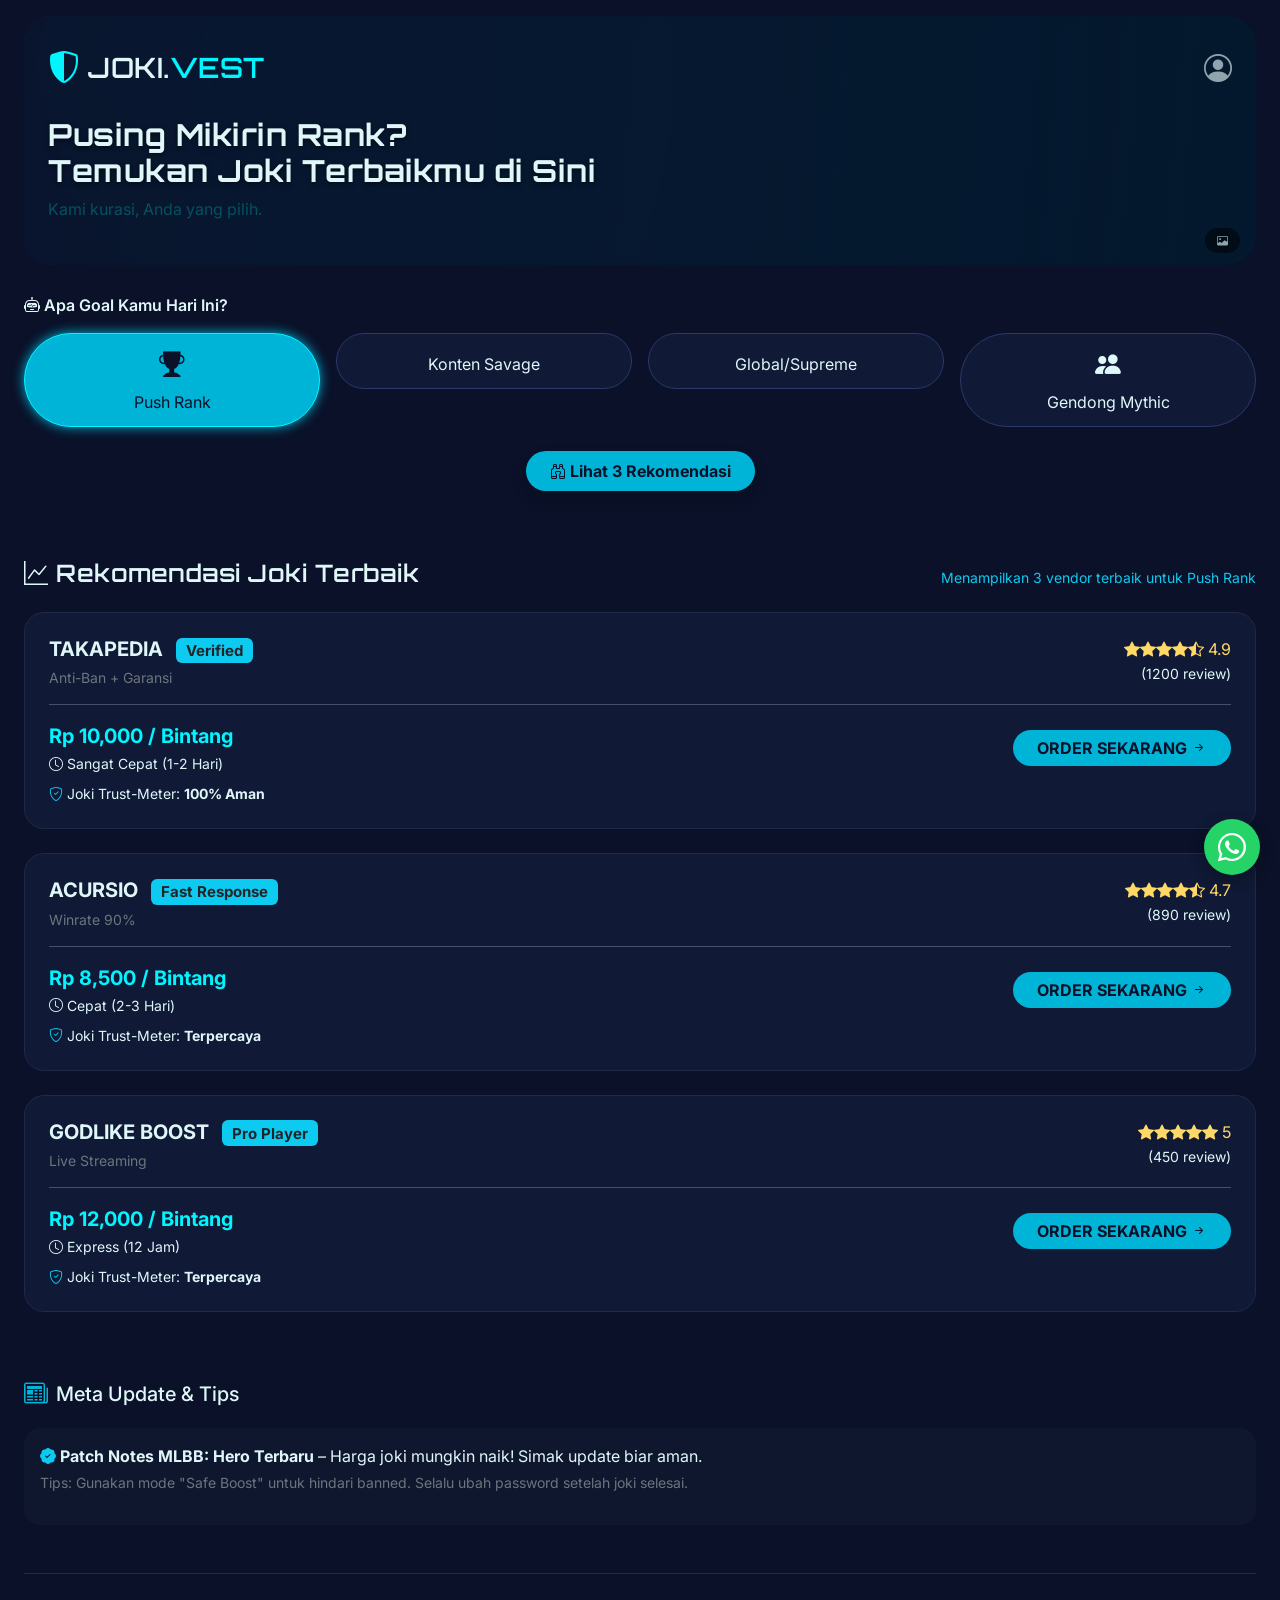
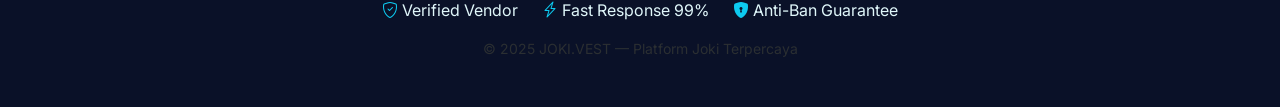
==== index.html @ eadabad9 "update lagi" ====
<!DOCTYPE html>
<html lang="id">

<head>
  <meta charset="UTF-8" />
  <meta name="viewport" content="width=device-width, initial-scale=1, viewport-fit=cover">
  <meta name="mobile-web-app-capable" content="yes">
  <meta name="apple-mobile-web-app-capable" content="yes">
  <meta name="apple-mobile-web-app-status-bar-style" content="black-translucent">
  <meta name="theme-color" content="#0A1128" />
  <meta name="description" content="Platform joki Mobile Legends terpercaya untuk rank boost, savage, dan gendong Mythic">
  <link rel="manifest" href="manifest.json" />
  <link rel="icons" type="image/png" href="icons/icon-192x192.png">
  <link rel="apple-touch-icon" href="data:image/svg+xml,%3Csvg xmlns='http://www.w3.org/2000/svg' viewBox='0 0 100 100'%3E%3Crect width='100' height='100' fill='%2300B4D8'/%3E%3Ctext x='50' y='67' font-size='50' text-anchor='middle' fill='%230A1128' font-weight='bold'%3EJV%3C/text%3E%3C/svg%3E">
  <title>JOKI.VEST - Platform Joki Mobile Legends</title>
  
  <!-- Bootstrap 5 + Icons + Fonts -->
  <link href="https://cdn.jsdelivr.net/npm/bootstrap@5.3.0-alpha1/dist/css/bootstrap.min.css" rel="stylesheet">
  <link rel="stylesheet" href="https://cdn.jsdelivr.net/npm/bootstrap-icons@1.11.3/font/bootstrap-icons.min.css">
  <!-- Google Fonts: Orbitron & Inter -->
  <link href="https://fonts.googleapis.com/css2?family=Inter:opsz,wght@14..32,300;14..32,400;14..32,600;14..32,700&family=Orbitron:wght@400;500;600;700&display=swap" rel="stylesheet">
  
  <style>
    * {
      margin: 0;
      padding: 0;
      box-sizing: border-box;
    }

    body {
      background-color: #0A1128;
      font-family: 'Inter', sans-serif;
      color: #E0F7FA;
      overflow-x: hidden;
      scroll-behavior: smooth;
    }

    /* Custom scrollbar */
    ::-webkit-scrollbar {
      width: 5px;
    }
    ::-webkit-scrollbar-track {
      background: #101935;
    }
    ::-webkit-scrollbar-thumb {
      background: #00B4D8;
      border-radius: 10px;
    }

    /* Typography gaming style */
    h1, h2, h3, .gaming-font {
      font-family: 'Orbitron', monospace;
      font-weight: 600;
      letter-spacing: 0.5px;
    }

    /* Card styling */
    .vendor-card {
      background: #101935;
      border-radius: 20px;
      border: 1px solid #1E2A47;
      transition: transform 0.2s ease, box-shadow 0.2s ease;
      cursor: pointer;
    }
    .vendor-card:hover {
      transform: translateY(-4px);
      box-shadow: 0 15px 30px rgba(0,0,0,0.4);
      border-color: #00B4D8;
    }

    /* Category pills */
    .category-pill {
      background: #101935;
      border: 1px solid #2A3A6A;
      border-radius: 60px;
      padding: 12px 20px;
      transition: all 0.2s;
      cursor: pointer;
      text-align: center;
    }
    .category-pill.active {
      background: #00B4D8;
      border-color: #00F5FF;
      color: #0A1128;
      box-shadow: 0 0 12px #00B4D8;
    }
    .category-pill i {
      font-size: 1.6rem;
      margin-bottom: 6px;
      display: block;
    }

    /* floating whatsapp */
    .fab-wa {
      position: fixed;
      bottom: 25px;
      right: 20px;
      background: #25D366;
      width: 56px;
      height: 56px;
      border-radius: 50%;
      display: flex;
      align-items: center;
      justify-content: center;
      color: white;
      font-size: 28px;
      box-shadow: 0 4px 15px rgba(0,0,0,0.3);
      z-index: 999;
      cursor: pointer;
      transition: 0.2s;
      animation: pulse-wa 1.8s infinite;
    }
    .fab-wa:hover {
      transform: scale(1.05);
      background: #128C7E;
    }
    @keyframes pulse-wa {
      0% { box-shadow: 0 0 0 0 rgba(37, 211, 102, 0.5); }
      70% { box-shadow: 0 0 0 12px rgba(37, 211, 102, 0); }
      100% { box-shadow: 0 0 0 0 rgba(37, 211, 102, 0); }
    }

    /* skeleton loader */
    .skeleton-card {
      background: #1A2245;
      border-radius: 20px;
      height: 210px;
      animation: pulse 1.2s infinite ease-in-out;
    }
    @keyframes pulse {
      0% { opacity: 0.6; }
      50% { opacity: 1; }
      100% { opacity: 0.6; }
    }

    /* toast custom */
    .custom-toast {
      position: fixed;
      bottom: 90px;
      left: 50%;
      transform: translateX(-50%) scale(0.9);
      background: #00B4D8;
      color: #0A1128;
      padding: 10px 20px;
      border-radius: 40px;
      font-weight: bold;
      z-index: 1050;
      opacity: 0;
      transition: 0.2s;
      pointer-events: none;
      font-size: 0.9rem;
      white-space: nowrap;
    }
    .custom-toast.show {
      opacity: 1;
      transform: translateX(-50%) scale(1);
    }

    /* rating stars */
    .star-rating {
      color: #FFD966;
    }

    .btn-neon {
      background: #00B4D8;
      border: none;
      color: #0A1128;
      font-weight: 700;
      border-radius: 40px;
      transition: 0.2s;
    }
    .btn-neon:hover {
      background: #00F5FF;
      transform: scale(0.98);
      color: #000;
    }

    .btn-outline-neon {
      background: transparent;
      border: 2px solid #00B4D8;
      color: #00B4D8;
      border-radius: 40px;
    }
    .btn-outline-neon:hover {
      background: #00B4D8;
      color: #0A1128;
    }

    a {
      text-decoration: none;
    }

    /* transisi page */
    .page-transition {
      animation: fadeSlideUp 0.3s ease-out;
    }
    @keyframes fadeSlideUp {
      from {
        opacity: 0;
        transform: translateY(12px);
      }
      to {
        opacity: 1;
        transform: translateY(0);
      }
    }

    footer {
      border-top: 1px solid #1E2A47;
    }

    /* Header background spot untuk gambar */
    .hero-background-spot {
      position: relative;
      border-radius: 28px;
      overflow: hidden;
      margin-bottom: 28px;
      background: #07112e;
      background-image: url('https://wallpapers.com/images/featured/mobile-legends-background-9z5n7q259t1tpfjb.jpg');
      background-size: cover;
      background-position: center 30%;
      background-repeat: no-repeat;
      transition: all 0.3s;
      min-height: 180px;
    }
    
    .hero-background-spot:not([style*="background-image"]):before {
      content: "";
      position: absolute;
      top: 0;
      left: 0;
      width: 100%;
      height: 100%;
      background: radial-gradient(circle at 10% 20%, rgba(0,180,216,0.15) 0%, #0A1128 90%);
      pointer-events: none;
      z-index: 0;
    }
    
    .hero-overlay {
      position: relative;
      z-index: 2;
      background: linear-gradient(135deg, rgba(10,17,40,0.75) 0%, rgba(0,20,40,0.6) 100%);
      backdrop-filter: blur(2px);
      border-radius: 28px;
      padding: 28px 24px;
    }
    
    .hero-background-spot.has-bg .hero-overlay {
      background: linear-gradient(95deg, rgba(10,17,40,0.8) 0%, rgba(0,30,50,0.65) 100%);
    }
    
    .bg-hint {
      position: absolute;
      bottom: 12px;
      right: 16px;
      z-index: 3;
      background: rgba(0,0,0,0.5);
      backdrop-filter: blur(4px);
      font-size: 11px;
      border-radius: 20px;
      padding: 4px 12px;
      pointer-events: none;
      color: #90A4AE;
    }
    
    @media (max-width: 576px) {
      .category-pill i {
        font-size: 1.3rem;
      }
      .category-pill span {
        font-size: 0.75rem;
      }
      .hero-overlay {
        padding: 20px 16px;
      }
      .hero-background-spot {
        min-height: 150px;
      }
    }

    /* loading spinner untuk transisi halaman */
    .page-loader {
      position: fixed;
      top: 0;
      left: 0;
      width: 100%;
      height: 100%;
      background: #0A1128;
      z-index: 9999;
      display: flex;
      justify-content: center;
      align-items: center;
      transition: opacity 0.3s;
      opacity: 0;
      pointer-events: none;
    }
    .page-loader.show {
      opacity: 1;
      pointer-events: all;
    }
    .loader-spinner {
      width: 50px;
      height: 50px;
      border: 4px solid #1E2A47;
      border-top: 4px solid #00B4D8;
      border-radius: 50%;
      animation: spin 0.8s linear infinite;
    }
    @keyframes spin {
      0% { transform: rotate(0deg); }
      100% { transform: rotate(360deg); }
    }
  </style>
</head>

<body>

  <!-- Page Loader untuk transisi -->
  <div id="pageLoader" class="page-loader">
    <div class="loader-spinner"></div>
  </div>

  <!-- Main App -->
  <div class="container-fluid px-3 px-md-4 py-3" id="appRoot">
    
    <!-- Header dengan background spot kosong untuk gambar -->
    <div class="hero-background-spot" id="heroBgSpot">
      <div class="hero-overlay">
        <div class="d-flex justify-content-between align-items-center">
          <div class="d-flex align-items-center gap-2">
            <i class="bi bi-shield-shaded fs-2" style="color:#00F5FF"></i>
            <h1 class="fs-3 m-0 gaming-font">JOKI.<span style="color:#00F5FF">VEST</span></h1>
          </div>
          <div>
            <i class="bi bi-person-circle fs-3" style="color:#90A4AE" id="profileBtn" role="button"></i>
          </div>
        </div>
        
        <div class="mt-3 mt-md-4 text-center text-md-start" data-aos="fade-up">
          <h2 class="fw-bold" style="font-size:1.9rem; text-shadow: 0 2px 5px rgba(0,0,0,0.5);">Pusing Mikirin Rank? <br> Temukan Joki Terbaikmu di Sini</h2>
          <p class="text-info-emphasis" style="color:#B3E5FC">Kami kurasi, Anda yang pilih.</p>
        </div>
      </div>
      <div class="bg-hint"><i class="bi bi-image"></i> </div>
    </div>

    <!-- Smart Filter Widget -->
    <div class="mb-5" data-aos="fade-up" data-aos-delay="50">
      <label class="fw-semibold mb-3"><i class="bi bi-robot"></i> Apa Goal Kamu Hari Ini?</label>
      <div class="row g-3" id="categoryContainer">
        <div class="col-6 col-md-3">
          <div class="category-pill" data-category="rank">
            <i class="bi bi-trophy-fill"></i>
            <span>Push Rank</span>
          </div>
        </div>
        <div class="col-6 col-md-3">
          <div class="category-pill" data-category="savage">
            <i class="bi bi-sword"></i>
            <span>Konten Savage</span>
          </div>
        </div>
        <div class="col-6 col-md-3">
          <div class="category-pill" data-category="global">
            <i class="bi bi-crown-fill"></i>
            <span>Global/Supreme</span>
          </div>
        </div>
        <div class="col-6 col-md-3">
          <div class="category-pill" data-category="gendong">
            <i class="bi bi-people-fill"></i>
            <span>Gendong Mythic</span>
          </div>
        </div>
      </div>
      <div class="text-center mt-4" id="floatingBtnContainer" style="min-height: 60px;"></div>
    </div>

    <!-- Rekomendasi Vendor + Price Comparison Section -->
    <div id="vendorSection">
      <div class="d-flex justify-content-between align-items-center mb-3 flex-wrap">
        <h4 class="gaming-font"><i class="bi bi-graph-up"></i> Rekomendasi Joki Terbaik</h4>
        <small class="text-info" id="selectedCatLabel">Pilih kategori di atas</small>
      </div>
      <div id="vendorList" class="row g-4"></div>
    </div>

    <!-- Blog / Update Meta Ringan -->
    <div class="mt-5 pt-3" data-aos="fade-up">
      <div class="d-flex align-items-center gap-2 mb-3">
        <i class="bi bi-newspaper fs-4" style="color:#00B4D8"></i>
        <h5 class="m-0">Meta Update & Tips</h5>
      </div>
      <div class="bg-dark p-3 rounded-4" style="background:#0F172F!important">
        <p class="mb-1"><i class="bi bi-patch-check-fill text-info"></i> <strong>Patch Notes MLBB: Hero Terbaru</strong> – Harga joki mungkin naik! Simak update biar aman.</p>
        <p class="small text-secondary">Tips: Gunakan mode "Safe Boost" untuk hindari banned. Selalu ubah password setelah joki selesai.</p>
      </div>
    </div>

    <!-- Footer dengan trust-meter -->
    <footer class="mt-5 pt-4 pb-3 text-center">
      <div class="d-flex justify-content-center gap-4 flex-wrap">
        <span><i class="bi bi-shield-check text-info"></i> Verified Vendor</span>
        <span><i class="bi bi-lightning-charge text-info"></i> Fast Response 99%</span>
        <span><i class="bi bi-shield-lock-fill text-info"></i> Anti-Ban Guarantee</span>
      </div>
      <p class="text-secondary-emphasis mt-3 small">&copy; 2025 JOKI.VEST — Platform Joki Terpercaya</p>
    </footer>
  </div>

  <!-- Floating WhatsApp FAB -->
  <div class="fab-wa" id="waFab">
    <i class="bi bi-whatsapp"></i>
  </div>
  <div id="toastMsg" class="custom-toast">✅ Tersalin! Hubungi vendor via WA</div>

  <script>
    // ======================== DATA VENDOR (aggregator) =======================
    const vendorsDB = {
      rank: [
        { id: 1, name: "TAKAPEDIA", tag: "Verified", pricePerStar: 10000, speed: "Sangat Cepat (1-2 Hari)", rating: 4.9, reviewCount: 1200, guarantee: "Anti-Ban + Garansi", waLink: "https://wa.me/628123456789?text=Halo%20saya%20dari%20JOKI.VEST%2C%20ingin%20order%20joki%20kategori%20Push%20Rank" },
        { id: 2, name: "ACURSIO", tag: "Fast Response", pricePerStar: 8500, speed: "Cepat (2-3 Hari)", rating: 4.7, reviewCount: 890, guarantee: "Winrate 90%", waLink: "https://wa.me/628987654321?text=Halo%20saya%20dari%20JOKI.VEST%2C%20order%20Push%20Rank" },
        { id: 3, name: "GODLIKE BOOST", tag: "Pro Player", pricePerStar: 12000, speed: "Express (12 Jam)", rating: 5.0, reviewCount: 450, guarantee: "Live Streaming", waLink: "https://wa.me/628555123456?text=Halo%20saya%20dari%20JOKI.VEST%2C%20butuh%20boost%20cepat" }
      ],
      savage: [
        { id: 4, name: "SAVAGE MASTER", tag: "Savage Specialist", pricePerSavage: 250000, speed: "1 Hari jadi", rating: 4.8, reviewCount: 340, guarantee: "Video Replay", waLink: "https://wa.me/628111222333?text=Halo%20JOKI.VEST%2C%20pesan%20joki%20Konten%20Savage" },
        { id: 5, name: "GOLD LANE ID", tag: "MM Main", pricePerSavage: 210000, speed: "Cepat (Sameday)", rating: 4.6, reviewCount: 210, guarantee: "Manual", waLink: "https://wa.me/628444555666?text=Order%20Savage%20via%20JOKI.VEST" }
      ],
      global: [
        { id: 6, name: "SUPREME HUNTER", tag: "Global Top", pricePerStar: 25000, speed: "Prioritas Tinggi", rating: 4.95, reviewCount: 602, guarantee: "Supreme Rank", waLink: "https://wa.me/628777888999?text=JOKI.VEST%20Global%20Supreme" }
      ],
      gendong: [
        { id: 7, name: "MYTHIC CARRIER", tag: "Gendong Jago", pricePerGame: 35000, speed: "Siap Mabar", rating: 4.85, reviewCount: 1100, guarantee: "Win 90%", waLink: "https://wa.me/628666777888?text=Halo%20saya%20ingin%20gendong%20Mythic" },
        { id: 8, name: "DUO PRO", tag: "Mabar Cepat", pricePerGame: 30000, speed: "Respons Cepat", rating: 4.7, reviewCount: 543, guarantee: "Fleksibel", waLink: "https://wa.me/628999000111?text=Gendong%20Mythic%20via%20JOKI.VEST" }
      ]
    };

    let activeCategory = null;
    let currentVendors = [];

    const vendorContainer = document.getElementById('vendorList');
    const floatingBtnContainer = document.getElementById('floatingBtnContainer');
    const selectedCatLabel = document.getElementById('selectedCatLabel');
    const categoryPills = document.querySelectorAll('.category-pill');
    const pageLoader = document.getElementById('pageLoader');

    function showPageLoader() {
      pageLoader.classList.add('show');
    }
    function hidePageLoader() {
      pageLoader.classList.remove('show');
    }

    function getPriceLabel(vendor, cat) {
      if(cat === 'rank') return `Rp ${vendor.pricePerStar.toLocaleString()} / Bintang`;
      if(cat === 'savage') return `Rp ${vendor.pricePerSavage.toLocaleString()} / Savage`;
      if(cat === 'global') return `Rp ${vendor.pricePerStar.toLocaleString()} / Bintang`;
      if(cat === 'gendong') return `Rp ${vendor.pricePerGame.toLocaleString()} / Game`;
      return 'Custom';
    }

    function showSkeleton() {
      vendorContainer.innerHTML = `
        <div class="col-12"><div class="skeleton-card"></div></div>
        <div class="col-12"><div class="skeleton-card"></div></div>
        <div class="col-12"><div class="skeleton-card"></div></div>
      `;
    }

    function showToast(msg) {
      const toastEl = document.getElementById('toastMsg');
      toastEl.textContent = msg;
      toastEl.classList.add('show');
      setTimeout(() => toastEl.classList.remove('show'), 2000);
    }

    function saveRecentlyViewed(vendorName) {
      let recents = JSON.parse(localStorage.getItem('jokivest_recents') || '[]');
      recents = [vendorName, ...recents.filter(v => v !== vendorName)].slice(0, 3);
      localStorage.setItem('jokivest_recents', JSON.stringify(recents));
      let recentDiv = document.getElementById('recentViewWidget');
      if(!recentDiv){
        const newDiv = document.createElement('div');
        newDiv.id = 'recentViewWidget';
        newDiv.className = 'mb-3 small text-secondary';
        document.getElementById('vendorSection').insertAdjacentElement('beforebegin', newDiv);
        recentDiv = newDiv;
      }
      if(recents.length) recentDiv.innerHTML = `<i class="bi bi-eye"></i> Terakhir kamu lihat: ${recents.join(', ')}`;
      else recentDiv.innerHTML = '';
    }

    function renderVendors(category) {
      showSkeleton();
      setTimeout(() => {
        let vendors = [...(vendorsDB[category] || [])];
        if(vendors.length === 0) {
          vendorContainer.innerHTML = `<div class="col-12 text-center py-5"><i class="bi bi-emoji-frown fs-1"></i><p class="mt-2">Maaf, kriteria joki belum tersedia. Coba kriteria lain?</p></div>`;
          return;
        }
        currentVendors = vendors;
        let html = '';
        vendors.forEach(v => {
          let priceText = getPriceLabel(v, category);
          let starFull = Math.floor(v.rating);
          let starHalf = (v.rating % 1) >= 0.5 ? 1 : 0;
          let starEmpty = 5 - starFull - starHalf;
          let stars = '';
          for(let i=0;i<starFull;i++) stars += '<i class="bi bi-star-fill"></i>';
          if(starHalf) stars += '<i class="bi bi-star-half"></i>';
          for(let i=0;i<starEmpty;i++) stars += '<i class="bi bi-star"></i>';
          html += `
            <div class="col-12" data-aos="fade-up">
              <div class="vendor-card p-3 p-md-4">
                <div class="d-flex justify-content-between align-items-start flex-wrap">
                  <div>
                    <h5 class="fw-bold mb-1">${v.name} <span class="badge bg-info text-dark ms-2">${v.tag}</span></h5>
                    <div class="small text-secondary">${v.guarantee || 'Trusted'}</div>
                  </div>
                  <div class="text-end">
                    <div class="star-rating fs-6">${stars} ${v.rating}</div>
                    <small>(${v.reviewCount} review)</small>
                  </div>
                </div>
                <hr class="bg-secondary">
                <div class="row g-2 align-items-center">
                  <div class="col-6">
                    <div class="fw-bold fs-5" style="color:#00F5FF">${priceText}</div>
                    <small><i class="bi bi-clock"></i> ${v.speed}</small>
                  </div>
                  <div class="col-6 text-end">
                    <button class="btn btn-neon px-4 orderBtn" data-walink="${v.waLink}" data-vendor="${v.name}" data-cat="${category}">ORDER SEKARANG <i class="bi bi-arrow-right-short"></i></button>
                  </div>
                </div>
                <div class="mt-2 small"><i class="bi bi-shield-check text-info"></i> Joki Trust-Meter: <strong>${v.tag === 'Verified' ? '100% Aman' : (v.guarantee ? 'Terpercaya' : 'Standar')}</strong></div>
              </div>
            </div>
          `;
        });
        vendorContainer.innerHTML = html;
        document.querySelectorAll('.orderBtn').forEach(btn => {
          btn.addEventListener('click', (e) => {
            e.stopPropagation();
            const waLink = btn.getAttribute('data-walink');
            const vendorName = btn.getAttribute('data-vendor');
            const catLabel = btn.getAttribute('data-cat');
            let finalLink = waLink;
            if(!finalLink.includes('text=')) {
              finalLink += `?text=Halo%20saya%20dari%20JOKI.VEST%2C%20ingin%20order%20joki%20kategori%20${encodeURIComponent(catLabel)}%20di%20${encodeURIComponent(vendorName)}`;
            }
            window.open(finalLink, '_blank');
            if(navigator.vibrate) navigator.vibrate(50);
            showToast(`Membuka chat ${vendorName}...`);
            saveRecentlyViewed(vendorName);
          });
        });
      }, 300);
    }

    function setActiveCategory(category) {
      activeCategory = category;
      categoryPills.forEach(pill => {
        if(pill.getAttribute('data-category') === category) {
          pill.classList.add('active');
        } else {
          pill.classList.remove('active');
        }
      });
      let catDisplayName = '';
      if(category === 'rank') catDisplayName = 'Push Rank';
      else if(category === 'savage') catDisplayName = 'Konten Savage';
      else if(category === 'global') catDisplayName = 'Global/Supreme';
      else catDisplayName = 'Gendong Mythic';
      selectedCatLabel.innerText = `Menampilkan 3 vendor terbaik untuk ${catDisplayName}`;
      renderVendors(category);
      floatingBtnContainer.innerHTML = `<button class="btn btn-neon px-4 py-2 shadow" id="scrollToVendor"><i class="bi bi-binoculars"></i> Lihat 3 Rekomendasi</button>`;
      const scrollBtn = document.getElementById('scrollToVendor');
      if(scrollBtn) scrollBtn.addEventListener('click', () => {
        document.getElementById('vendorSection').scrollIntoView({ behavior: 'smooth' });
      });
    }

    categoryPills.forEach(pill => {
      pill.addEventListener('click', (e) => {
        const cat = pill.getAttribute('data-category');
        setActiveCategory(cat);
        localStorage.setItem('jokivest_last_category', cat);
        if(navigator.vibrate) navigator.vibrate(20);
        // animasi transisi halus
        showPageLoader();
        setTimeout(() => hidePageLoader(), 400);
      });
    });

    const savedCat = localStorage.getItem('jokivest_last_category');
    if(savedCat && vendorsDB[savedCat]) {
      setActiveCategory(savedCat);
    } else {
      setActiveCategory('rank');
    }

    const waFab = document.getElementById('waFab');
    waFab.addEventListener('click', () => {
      const msg = "Halo%20admin%20JOKI.VEST%2C%20saya%20butuh%20bantuan%20memilih%20vendor%20joki%20atau%20middleman%20service";
      window.open(`https://wa.me/628?text=${msg}`, '_blank');
      showToast("Hubungi konsultan JOKI.VEST");
      if(navigator.vibrate) navigator.vibrate(30);
    });

    // Header background spot handler
    const heroSpot = document.getElementById('heroBgSpot');
    function checkBackgroundImage() {
      const computedStyle = window.getComputedStyle(heroSpot);
      const bgImg = computedStyle.backgroundImage;
      if(bgImg && bgImg !== 'none' && bgImg !== 'url("")') {
        heroSpot.classList.add('has-bg');
      } else {
        heroSpot.classList.remove('has-bg');
      }
    }
    const observer = new MutationObserver(() => checkBackgroundImage());
    observer.observe(heroSpot, { attributes: true, attributeFilter: ['style'] });
    checkBackgroundImage();

    // Service Worker Registration (PWA) - dengan fallback jika file tidak ditemukan
    if ('serviceWorker' in navigator) {
      window.addEventListener('load', () => {
        navigator.serviceWorker.register('./service-worker.js')
          .then(registration => {
            console.log('Service Worker registered successfully:', registration.scope);
          })
          .catch(error => {
            console.log('Service Worker registration failed:', error);
            // SW tidak ditemukan, tapi aplikasi tetap berjalan
          });
      });
    }

    window.addEventListener('load', () => {
      localStorage.setItem('jokivest_vendors_backup', JSON.stringify(vendorsDB));
      if(!navigator.onLine){
        showToast("Mode Offline: Menampilkan data terakhir yang tersimpan");
      }
      hidePageLoader();
    });

    // Add to Home Screen Prompt
    let deferredPrompt;
    window.addEventListener('beforeinstallprompt', (e) => {
      e.preventDefault();
      deferredPrompt = e;
      // Tampilkan tombol install setelah 2 detik
      setTimeout(() => {
        const installBtnDiv = document.createElement('div');
        installBtnDiv.id = 'installPwaContainer';
        installBtnDiv.className = 'position-fixed bottom-0 start-0 end-0 bg-dark p-2 text-center z-3';
        installBtnDiv.style.zIndex = '1050';
        installBtnDiv.style.bottom = '80px';
        installBtnDiv.innerHTML = `<button class="btn btn-neon w-75" id="installPwaBtn">📲 Pasang Aplikasi JOKI.VEST</button>`;
        document.body.appendChild(installBtnDiv);
        document.getElementById('installPwaBtn')?.addEventListener('click', () => {
          installBtnDiv.remove();
          deferredPrompt.prompt();
          deferredPrompt.userChoice.then(() => deferredPrompt = null);
        });
      }, 2000);
    });

    // Profile button alert (demo)
    document.getElementById('profileBtn')?.addEventListener('click', () => {
      showToast("👤 Profile: Fitur sedang dalam pengembangan");
    });
  </script>
</body>

</html>
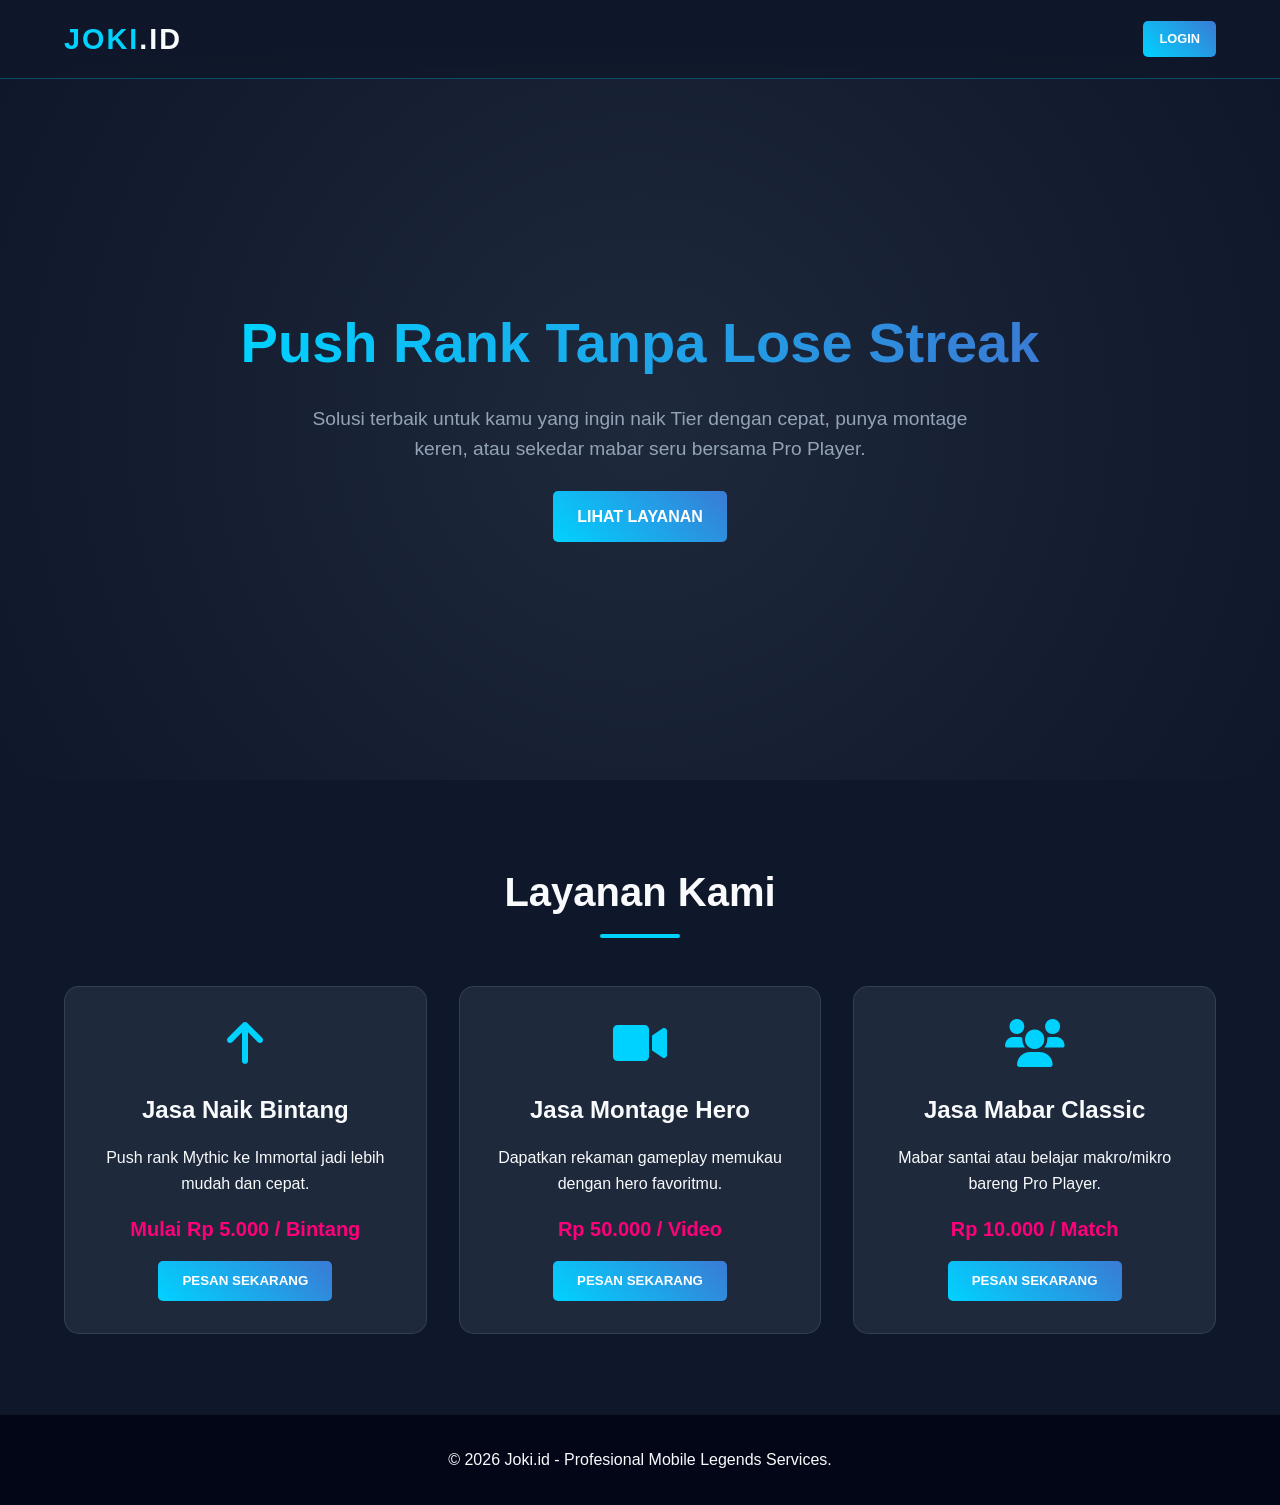
==== commit 821c6626: "Revamp site to Joki.id with services & order modal Replace the previous TaskFlow app with a Joki.id " ====
--- a/index.html
+++ b/index.html
@@ -1,676 +1,347 @@
 <!DOCTYPE html>
 <html lang="id">
-
 <head>
-  <meta charset="UTF-8" />
-  <meta name="viewport" content="width=device-width, initial-scale=1, viewport-fit=cover">
-  <meta name="mobile-web-app-capable" content="yes">
-  <meta name="apple-mobile-web-app-capable" content="yes">
-  <meta name="apple-mobile-web-app-status-bar-style" content="black-translucent">
-  <meta name="theme-color" content="#0A1128" />
-  <meta name="description" content="Platform joki Mobile Legends terpercaya untuk rank boost, savage, dan gendong Mythic">
-  <link rel="manifest" href="manifest.json" />
-  <link rel="icons" type="image/png" href="icons/icon-192x192.png">
-  <link rel="apple-touch-icon" href="data:image/svg+xml,%3Csvg xmlns='http://www.w3.org/2000/svg' viewBox='0 0 100 100'%3E%3Crect width='100' height='100' fill='%2300B4D8'/%3E%3Ctext x='50' y='67' font-size='50' text-anchor='middle' fill='%230A1128' font-weight='bold'%3EJV%3C/text%3E%3C/svg%3E">
-  <title>JOKI.VEST - Platform Joki Mobile Legends</title>
-  
-  <!-- Bootstrap 5 + Icons + Fonts -->
-  <link href="https://cdn.jsdelivr.net/npm/bootstrap@5.3.0-alpha1/dist/css/bootstrap.min.css" rel="stylesheet">
-  <link rel="stylesheet" href="https://cdn.jsdelivr.net/npm/bootstrap-icons@1.11.3/font/bootstrap-icons.min.css">
-  <!-- Google Fonts: Orbitron & Inter -->
-  <link href="https://fonts.googleapis.com/css2?family=Inter:opsz,wght@14..32,300;14..32,400;14..32,600;14..32,700&family=Orbitron:wght@400;500;600;700&display=swap" rel="stylesheet">
-  
-  <style>
-    * {
-      margin: 0;
-      padding: 0;
-      box-sizing: border-box;
-    }
-
-    body {
-      background-color: #0A1128;
-      font-family: 'Inter', sans-serif;
-      color: #E0F7FA;
-      overflow-x: hidden;
-      scroll-behavior: smooth;
-    }
-
-    /* Custom scrollbar */
-    ::-webkit-scrollbar {
-      width: 5px;
-    }
-    ::-webkit-scrollbar-track {
-      background: #101935;
-    }
-    ::-webkit-scrollbar-thumb {
-      background: #00B4D8;
-      border-radius: 10px;
-    }
-
-    /* Typography gaming style */
-    h1, h2, h3, .gaming-font {
-      font-family: 'Orbitron', monospace;
-      font-weight: 600;
-      letter-spacing: 0.5px;
-    }
-
-    /* Card styling */
-    .vendor-card {
-      background: #101935;
-      border-radius: 20px;
-      border: 1px solid #1E2A47;
-      transition: transform 0.2s ease, box-shadow 0.2s ease;
-      cursor: pointer;
-    }
-    .vendor-card:hover {
-      transform: translateY(-4px);
-      box-shadow: 0 15px 30px rgba(0,0,0,0.4);
-      border-color: #00B4D8;
-    }
-
-    /* Category pills */
-    .category-pill {
-      background: #101935;
-      border: 1px solid #2A3A6A;
-      border-radius: 60px;
-      padding: 12px 20px;
-      transition: all 0.2s;
-      cursor: pointer;
-      text-align: center;
-    }
-    .category-pill.active {
-      background: #00B4D8;
-      border-color: #00F5FF;
-      color: #0A1128;
-      box-shadow: 0 0 12px #00B4D8;
-    }
-    .category-pill i {
-      font-size: 1.6rem;
-      margin-bottom: 6px;
-      display: block;
-    }
-
-    /* floating whatsapp */
-    .fab-wa {
-      position: fixed;
-      bottom: 25px;
-      right: 20px;
-      background: #25D366;
-      width: 56px;
-      height: 56px;
-      border-radius: 50%;
-      display: flex;
-      align-items: center;
-      justify-content: center;
-      color: white;
-      font-size: 28px;
-      box-shadow: 0 4px 15px rgba(0,0,0,0.3);
-      z-index: 999;
-      cursor: pointer;
-      transition: 0.2s;
-      animation: pulse-wa 1.8s infinite;
-    }
-    .fab-wa:hover {
-      transform: scale(1.05);
-      background: #128C7E;
-    }
-    @keyframes pulse-wa {
-      0% { box-shadow: 0 0 0 0 rgba(37, 211, 102, 0.5); }
-      70% { box-shadow: 0 0 0 12px rgba(37, 211, 102, 0); }
-      100% { box-shadow: 0 0 0 0 rgba(37, 211, 102, 0); }
-    }
-
-    /* skeleton loader */
-    .skeleton-card {
-      background: #1A2245;
-      border-radius: 20px;
-      height: 210px;
-      animation: pulse 1.2s infinite ease-in-out;
-    }
-    @keyframes pulse {
-      0% { opacity: 0.6; }
-      50% { opacity: 1; }
-      100% { opacity: 0.6; }
-    }
-
-    /* toast custom */
-    .custom-toast {
-      position: fixed;
-      bottom: 90px;
-      left: 50%;
-      transform: translateX(-50%) scale(0.9);
-      background: #00B4D8;
-      color: #0A1128;
-      padding: 10px 20px;
-      border-radius: 40px;
-      font-weight: bold;
-      z-index: 1050;
-      opacity: 0;
-      transition: 0.2s;
-      pointer-events: none;
-      font-size: 0.9rem;
-      white-space: nowrap;
-    }
-    .custom-toast.show {
-      opacity: 1;
-      transform: translateX(-50%) scale(1);
-    }
-
-    /* rating stars */
-    .star-rating {
-      color: #FFD966;
-    }
-
-    .btn-neon {
-      background: #00B4D8;
-      border: none;
-      color: #0A1128;
-      font-weight: 700;
-      border-radius: 40px;
-      transition: 0.2s;
-    }
-    .btn-neon:hover {
-      background: #00F5FF;
-      transform: scale(0.98);
-      color: #000;
-    }
-
-    .btn-outline-neon {
-      background: transparent;
-      border: 2px solid #00B4D8;
-      color: #00B4D8;
-      border-radius: 40px;
-    }
-    .btn-outline-neon:hover {
-      background: #00B4D8;
-      color: #0A1128;
-    }
-
-    a {
-      text-decoration: none;
-    }
-
-    /* transisi page */
-    .page-transition {
-      animation: fadeSlideUp 0.3s ease-out;
-    }
-    @keyframes fadeSlideUp {
-      from {
-        opacity: 0;
-        transform: translateY(12px);
-      }
-      to {
-        opacity: 1;
-        transform: translateY(0);
-      }
-    }
-
-    footer {
-      border-top: 1px solid #1E2A47;
-    }
-
-    /* Header background spot untuk gambar */
-    .hero-background-spot {
-      position: relative;
-      border-radius: 28px;
-      overflow: hidden;
-      margin-bottom: 28px;
-      background: #07112e;
-      background-image: url('https://wallpapers.com/images/featured/mobile-legends-background-9z5n7q259t1tpfjb.jpg');
-      background-size: cover;
-      background-position: center 30%;
-      background-repeat: no-repeat;
-      transition: all 0.3s;
-      min-height: 180px;
-    }
-    
-    .hero-background-spot:not([style*="background-image"]):before {
-      content: "";
-      position: absolute;
-      top: 0;
-      left: 0;
-      width: 100%;
-      height: 100%;
-      background: radial-gradient(circle at 10% 20%, rgba(0,180,216,0.15) 0%, #0A1128 90%);
-      pointer-events: none;
-      z-index: 0;
-    }
-    
-    .hero-overlay {
-      position: relative;
-      z-index: 2;
-      background: linear-gradient(135deg, rgba(10,17,40,0.75) 0%, rgba(0,20,40,0.6) 100%);
-      backdrop-filter: blur(2px);
-      border-radius: 28px;
-      padding: 28px 24px;
-    }
-    
-    .hero-background-spot.has-bg .hero-overlay {
-      background: linear-gradient(95deg, rgba(10,17,40,0.8) 0%, rgba(0,30,50,0.65) 100%);
-    }
-    
-    .bg-hint {
-      position: absolute;
-      bottom: 12px;
-      right: 16px;
-      z-index: 3;
-      background: rgba(0,0,0,0.5);
-      backdrop-filter: blur(4px);
-      font-size: 11px;
-      border-radius: 20px;
-      padding: 4px 12px;
-      pointer-events: none;
-      color: #90A4AE;
-    }
-    
-    @media (max-width: 576px) {
-      .category-pill i {
-        font-size: 1.3rem;
-      }
-      .category-pill span {
-        font-size: 0.75rem;
-      }
-      .hero-overlay {
-        padding: 20px 16px;
-      }
-      .hero-background-spot {
-        min-height: 150px;
-      }
-    }
-
-    /* loading spinner untuk transisi halaman */
-    .page-loader {
-      position: fixed;
-      top: 0;
-      left: 0;
-      width: 100%;
-      height: 100%;
-      background: #0A1128;
-      z-index: 9999;
-      display: flex;
-      justify-content: center;
-      align-items: center;
-      transition: opacity 0.3s;
-      opacity: 0;
-      pointer-events: none;
-    }
-    .page-loader.show {
-      opacity: 1;
-      pointer-events: all;
-    }
-    .loader-spinner {
-      width: 50px;
-      height: 50px;
-      border: 4px solid #1E2A47;
-      border-top: 4px solid #00B4D8;
-      border-radius: 50%;
-      animation: spin 0.8s linear infinite;
-    }
-    @keyframes spin {
-      0% { transform: rotate(0deg); }
-      100% { transform: rotate(360deg); }
-    }
-  </style>
+    <meta charset="UTF-8">
+    <meta name="viewport" content="width=device-width, initial-scale=1.0">
+    <title>Joki.id - Jasa Joki Mobile Legends Terpercaya</title>
+    <link href="https://cdnjs.cloudflare.com/ajax/libs/font-awesome/6.0.0/css/all.min.css" rel="stylesheet">
+    <style>
+        /* CSS STYLES */
+        :root {
+            --primary-color: #00d2ff;
+            --secondary-color: #3a7bd5;
+            --dark-bg: #0f172a;
+            --card-bg: #1e293b;
+            --text-light: #f8fafc;
+            --accent-color: #ff007a;
+        }
+
+        * {
+            margin: 0;
+            padding: 0;
+            box-sizing: border-box;
+            font-family: 'Segoe UI', Roboto, Helvetica, Arial, sans-serif;
+        }
+
+        body {
+            background-color: var(--dark-bg);
+            color: var(--text-light);
+            line-height: 1.6;
+            overflow-x: hidden;
+        }
+
+        header {
+            background: linear-gradient(rgba(15, 23, 42, 0.8), rgba(15, 23, 42, 0.8));
+            backdrop-filter: blur(10px);
+            padding: 1rem 5%;
+            position: fixed;
+            width: 100%;
+            top: 0;
+            z-index: 1000;
+            display: flex;
+            justify-content: space-between;
+            align-items: center;
+            border-bottom: 1px solid rgba(0, 210, 255, 0.3);
+        }
+
+        .logo {
+            font-size: 1.8rem;
+            font-weight: 800;
+            color: var(--primary-color);
+            text-transform: uppercase;
+            letter-spacing: 2px;
+        }
+
+        .logo span {
+            color: var(--text-light);
+        }
+
+        /* Hero Section */
+        .hero {
+            height: 80vh;
+            display: flex;
+            flex-direction: column;
+            justify-content: center;
+            align-items: center;
+            text-align: center;
+            background: radial-gradient(circle at center, #1e293b 0%, #0f172a 100%);
+            padding: 0 10%;
+            margin-top: 60px;
+        }
+
+        .hero h1 {
+            font-size: 3.5rem;
+            margin-bottom: 1rem;
+            background: linear-gradient(to right, var(--primary-color), var(--secondary-color));
+            -webkit-background-clip: text;
+            -webkit-text-fill-color: transparent;
+        }
+
+        .hero p {
+            font-size: 1.2rem;
+            max-width: 700px;
+            color: #94a3b8;
+        }
+
+        /* Services Section */
+        .services {
+            padding: 5rem 5%;
+        }
+
+        .section-title {
+            text-align: center;
+            margin-bottom: 3rem;
+        }
+
+        .section-title h2 {
+            font-size: 2.5rem;
+            color: var(--text-light);
+        }
+
+        .section-title div {
+            width: 80px;
+            height: 4px;
+            background: var(--primary-color);
+            margin: 10px auto;
+            border-radius: 2px;
+        }
+
+        .services-grid {
+            display: grid;
+            grid-template-columns: repeat(auto-fit, minmax(300px, 1fr));
+            gap: 2rem;
+        }
+
+        .service-card {
+            background: var(--card-bg);
+            padding: 2rem;
+            border-radius: 15px;
+            text-align: center;
+            transition: transform 0.3s ease, box-shadow 0.3s ease;
+            border: 1px solid rgba(255, 255, 255, 0.1);
+            position: relative;
+            overflow: hidden;
+        }
+
+        .service-card:hover {
+            transform: translateY(-10px);
+            box-shadow: 0 10px 30px rgba(0, 210, 255, 0.2);
+            border-color: var(--primary-color);
+        }
+
+        .service-card i {
+            font-size: 3rem;
+            color: var(--primary-color);
+            margin-bottom: 1.5rem;
+        }
+
+        .service-card h3 {
+            font-size: 1.5rem;
+            margin-bottom: 1rem;
+        }
+
+        .price {
+            display: block;
+            font-size: 1.25rem;
+            font-weight: bold;
+            color: var(--accent-color);
+            margin: 1rem 0;
+        }
+
+        .btn {
+            background: linear-gradient(45deg, var(--primary-color), var(--secondary-color));
+            color: white;
+            padding: 0.8rem 1.5rem;
+            border: none;
+            border-radius: 5px;
+            cursor: pointer;
+            font-weight: 600;
+            text-transform: uppercase;
+            transition: opacity 0.3s;
+            text-decoration: none;
+            display: inline-block;
+        }
+
+        .btn:hover {
+            opacity: 0.9;
+        }
+
+        /* Order Form (Modal) */
+        .modal {
+            display: none;
+            position: fixed;
+            z-index: 2000;
+            left: 0;
+            top: 0;
+            width: 100%;
+            height: 100%;
+            background-color: rgba(0,0,0,0.8);
+            backdrop-filter: blur(5px);
+        }
+
+        .modal-content {
+            background-color: var(--card-bg);
+            margin: 5% auto;
+            padding: 2rem;
+            border-radius: 15px;
+            width: 90%;
+            max-width: 500px;
+            border: 1px solid var(--primary-color);
+        }
+
+        .form-group {
+            margin-bottom: 1.5rem;
+        }
+
+        label {
+            display: block;
+            margin-bottom: 0.5rem;
+        }
+
+        input, select {
+            width: 100%;
+            padding: 0.8rem;
+            border-radius: 5px;
+            border: 1px solid #334155;
+            background: #0f172a;
+            color: white;
+        }
+
+        footer {
+            text-align: center;
+            padding: 2rem;
+            background: #020617;
+            border-top: 1px solid rgba(255, 255, 255, 0.05);
+        }
+
+        /* Responsive */
+        @media (max-width: 768px) {
+            .hero h1 { font-size: 2.2rem; }
+        }
+    </style>
 </head>
-
 <body>
 
-  <!-- Page Loader untuk transisi -->
-  <div id="pageLoader" class="page-loader">
-    <div class="loader-spinner"></div>
-  </div>
-
-  <!-- Main App -->
-  <div class="container-fluid px-3 px-md-4 py-3" id="appRoot">
-    
-    <!-- Header dengan background spot kosong untuk gambar -->
-    <div class="hero-background-spot" id="heroBgSpot">
-      <div class="hero-overlay">
-        <div class="d-flex justify-content-between align-items-center">
-          <div class="d-flex align-items-center gap-2">
-            <i class="bi bi-shield-shaded fs-2" style="color:#00F5FF"></i>
-            <h1 class="fs-3 m-0 gaming-font">JOKI.<span style="color:#00F5FF">VEST</span></h1>
-          </div>
-          <div>
-            <i class="bi bi-person-circle fs-3" style="color:#90A4AE" id="profileBtn" role="button"></i>
-          </div>
+    <header>
+        <div class="logo">Joki<span>.id</span></div>
+        <nav>
+            <a href="#" class="btn" style="padding: 0.5rem 1rem; font-size: 0.8rem;">Login</a>
+        </nav>
+    </header>
+
+    <section class="hero">
+        <h1>Push Rank Tanpa Lose Streak</h1>
+        <p>Solusi terbaik untuk kamu yang ingin naik Tier dengan cepat, punya montage keren, atau sekedar mabar seru bersama Pro Player.</p>
+        <br>
+        <a href="#services" class="btn">Lihat Layanan</a>
+    </section>
+
+    <section class="services" id="services">
+        <div class="section-title">
+            <h2>Layanan Kami</h2>
+            <div></div>
         </div>
-        
-        <div class="mt-3 mt-md-4 text-center text-md-start" data-aos="fade-up">
-          <h2 class="fw-bold" style="font-size:1.9rem; text-shadow: 0 2px 5px rgba(0,0,0,0.5);">Pusing Mikirin Rank? <br> Temukan Joki Terbaikmu di Sini</h2>
-          <p class="text-info-emphasis" style="color:#B3E5FC">Kami kurasi, Anda yang pilih.</p>
+
+        <div class="services-grid">
+            <div class="service-card">
+                <i class="fas fa-arrow-up"></i>
+                <h3>Jasa Naik Bintang</h3>
+                <p>Push rank Mythic ke Immortal jadi lebih mudah dan cepat.</p>
+                <span class="price">Mulai Rp 5.000 / Bintang</span>
+                <button class="btn" onclick="openOrder('Jasa Naik Bintang')">Pesan Sekarang</button>
+            </div>
+
+            <div class="service-card">
+                <i class="fas fa-video"></i>
+                <h3>Jasa Montage Hero</h3>
+                <p>Dapatkan rekaman gameplay memukau dengan hero favoritmu.</p>
+                <span class="price">Rp 50.000 / Video</span>
+                <button class="btn" onclick="openOrder('Jasa Montage Hero')">Pesan Sekarang</button>
+            </div>
+
+            <div class="service-card">
+                <i class="fas fa-users"></i>
+                <h3>Jasa Mabar Classic</h3>
+                <p>Mabar santai atau belajar makro/mikro bareng Pro Player.</p>
+                <span class="price">Rp 10.000 / Match</span>
+                <button class="btn" onclick="openOrder('Jasa Mabar Classic')">Pesan Sekarang</button>
+            </div>
         </div>
-      </div>
-      <div class="bg-hint"><i class="bi bi-image"></i> </div>
+    </section>
+
+    <div id="orderModal" class="modal">
+        <div class="modal-content">
+            <h2 id="modalTitle" style="margin-bottom: 1.5rem;">Form Pemesanan</h2>
+            <form id="jokiForm">
+                <div class="form-group">
+                    <label>ID & Server</label>
+                    <input type="text" id="userId" placeholder="Contoh: 12345678 (2001)" required>
+                </div>
+                <div class="form-group">
+                    <label>Nickname</label>
+                    <input type="text" id="nickname" placeholder="Nama Akun" required>
+                </div>
+                <div class="form-group">
+                    <label>Pilih Hero (Khusus Montage/Mabar)</label>
+                    <input type="text" id="hero" placeholder="Contoh: Ling, Fanny, Gusion">
+                </div>
+                <div class="form-group">
+                    <label>WhatsApp</label>
+                    <input type="number" id="wa" placeholder="0812xxxx" required>
+                </div>
+                <button type="submit" class="btn" style="width: 100%;">Kirim ke WhatsApp</button>
+                <button type="button" class="btn" onclick="closeOrder()" style="width: 100%; margin-top: 10px; background: #475569;">Batal</button>
+            </form>
+        </div>
     </div>
 
-    <!-- Smart Filter Widget -->
-    <div class="mb-5" data-aos="fade-up" data-aos-delay="50">
-      <label class="fw-semibold mb-3"><i class="bi bi-robot"></i> Apa Goal Kamu Hari Ini?</label>
-      <div class="row g-3" id="categoryContainer">
-        <div class="col-6 col-md-3">
-          <div class="category-pill" data-category="rank">
-            <i class="bi bi-trophy-fill"></i>
-            <span>Push Rank</span>
-          </div>
-        </div>
-        <div class="col-6 col-md-3">
-          <div class="category-pill" data-category="savage">
-            <i class="bi bi-sword"></i>
-            <span>Konten Savage</span>
-          </div>
-        </div>
-        <div class="col-6 col-md-3">
-          <div class="category-pill" data-category="global">
-            <i class="bi bi-crown-fill"></i>
-            <span>Global/Supreme</span>
-          </div>
-        </div>
-        <div class="col-6 col-md-3">
-          <div class="category-pill" data-category="gendong">
-            <i class="bi bi-people-fill"></i>
-            <span>Gendong Mythic</span>
-          </div>
-        </div>
-      </div>
-      <div class="text-center mt-4" id="floatingBtnContainer" style="min-height: 60px;"></div>
-    </div>
-
-    <!-- Rekomendasi Vendor + Price Comparison Section -->
-    <div id="vendorSection">
-      <div class="d-flex justify-content-between align-items-center mb-3 flex-wrap">
-        <h4 class="gaming-font"><i class="bi bi-graph-up"></i> Rekomendasi Joki Terbaik</h4>
-        <small class="text-info" id="selectedCatLabel">Pilih kategori di atas</small>
-      </div>
-      <div id="vendorList" class="row g-4"></div>
-    </div>
-
-    <!-- Blog / Update Meta Ringan -->
-    <div class="mt-5 pt-3" data-aos="fade-up">
-      <div class="d-flex align-items-center gap-2 mb-3">
-        <i class="bi bi-newspaper fs-4" style="color:#00B4D8"></i>
-        <h5 class="m-0">Meta Update & Tips</h5>
-      </div>
-      <div class="bg-dark p-3 rounded-4" style="background:#0F172F!important">
-        <p class="mb-1"><i class="bi bi-patch-check-fill text-info"></i> <strong>Patch Notes MLBB: Hero Terbaru</strong> – Harga joki mungkin naik! Simak update biar aman.</p>
-        <p class="small text-secondary">Tips: Gunakan mode "Safe Boost" untuk hindari banned. Selalu ubah password setelah joki selesai.</p>
-      </div>
-    </div>
-
-    <!-- Footer dengan trust-meter -->
-    <footer class="mt-5 pt-4 pb-3 text-center">
-      <div class="d-flex justify-content-center gap-4 flex-wrap">
-        <span><i class="bi bi-shield-check text-info"></i> Verified Vendor</span>
-        <span><i class="bi bi-lightning-charge text-info"></i> Fast Response 99%</span>
-        <span><i class="bi bi-shield-lock-fill text-info"></i> Anti-Ban Guarantee</span>
-      </div>
-      <p class="text-secondary-emphasis mt-3 small">&copy; 2025 JOKI.VEST — Platform Joki Terpercaya</p>
+    <footer>
+        <p>&copy; 2026 Joki.id - Profesional Mobile Legends Services.</p>
     </footer>
-  </div>
-
-  <!-- Floating WhatsApp FAB -->
-  <div class="fab-wa" id="waFab">
-    <i class="bi bi-whatsapp"></i>
-  </div>
-  <div id="toastMsg" class="custom-toast">✅ Tersalin! Hubungi vendor via WA</div>
-
-  <script>
-    // ======================== DATA VENDOR (aggregator) =======================
-    const vendorsDB = {
-      rank: [
-        { id: 1, name: "TAKAPEDIA", tag: "Verified", pricePerStar: 10000, speed: "Sangat Cepat (1-2 Hari)", rating: 4.9, reviewCount: 1200, guarantee: "Anti-Ban + Garansi", waLink: "https://wa.me/628123456789?text=Halo%20saya%20dari%20JOKI.VEST%2C%20ingin%20order%20joki%20kategori%20Push%20Rank" },
-        { id: 2, name: "ACURSIO", tag: "Fast Response", pricePerStar: 8500, speed: "Cepat (2-3 Hari)", rating: 4.7, reviewCount: 890, guarantee: "Winrate 90%", waLink: "https://wa.me/628987654321?text=Halo%20saya%20dari%20JOKI.VEST%2C%20order%20Push%20Rank" },
-        { id: 3, name: "GODLIKE BOOST", tag: "Pro Player", pricePerStar: 12000, speed: "Express (12 Jam)", rating: 5.0, reviewCount: 450, guarantee: "Live Streaming", waLink: "https://wa.me/628555123456?text=Halo%20saya%20dari%20JOKI.VEST%2C%20butuh%20boost%20cepat" }
-      ],
-      savage: [
-        { id: 4, name: "SAVAGE MASTER", tag: "Savage Specialist", pricePerSavage: 250000, speed: "1 Hari jadi", rating: 4.8, reviewCount: 340, guarantee: "Video Replay", waLink: "https://wa.me/628111222333?text=Halo%20JOKI.VEST%2C%20pesan%20joki%20Konten%20Savage" },
-        { id: 5, name: "GOLD LANE ID", tag: "MM Main", pricePerSavage: 210000, speed: "Cepat (Sameday)", rating: 4.6, reviewCount: 210, guarantee: "Manual", waLink: "https://wa.me/628444555666?text=Order%20Savage%20via%20JOKI.VEST" }
-      ],
-      global: [
-        { id: 6, name: "SUPREME HUNTER", tag: "Global Top", pricePerStar: 25000, speed: "Prioritas Tinggi", rating: 4.95, reviewCount: 602, guarantee: "Supreme Rank", waLink: "https://wa.me/628777888999?text=JOKI.VEST%20Global%20Supreme" }
-      ],
-      gendong: [
-        { id: 7, name: "MYTHIC CARRIER", tag: "Gendong Jago", pricePerGame: 35000, speed: "Siap Mabar", rating: 4.85, reviewCount: 1100, guarantee: "Win 90%", waLink: "https://wa.me/628666777888?text=Halo%20saya%20ingin%20gendong%20Mythic" },
-        { id: 8, name: "DUO PRO", tag: "Mabar Cepat", pricePerGame: 30000, speed: "Respons Cepat", rating: 4.7, reviewCount: 543, guarantee: "Fleksibel", waLink: "https://wa.me/628999000111?text=Gendong%20Mythic%20via%20JOKI.VEST" }
-      ]
-    };
-
-    let activeCategory = null;
-    let currentVendors = [];
-
-    const vendorContainer = document.getElementById('vendorList');
-    const floatingBtnContainer = document.getElementById('floatingBtnContainer');
-    const selectedCatLabel = document.getElementById('selectedCatLabel');
-    const categoryPills = document.querySelectorAll('.category-pill');
-    const pageLoader = document.getElementById('pageLoader');
-
-    function showPageLoader() {
-      pageLoader.classList.add('show');
-    }
-    function hidePageLoader() {
-      pageLoader.classList.remove('show');
-    }
-
-    function getPriceLabel(vendor, cat) {
-      if(cat === 'rank') return `Rp ${vendor.pricePerStar.toLocaleString()} / Bintang`;
-      if(cat === 'savage') return `Rp ${vendor.pricePerSavage.toLocaleString()} / Savage`;
-      if(cat === 'global') return `Rp ${vendor.pricePerStar.toLocaleString()} / Bintang`;
-      if(cat === 'gendong') return `Rp ${vendor.pricePerGame.toLocaleString()} / Game`;
-      return 'Custom';
-    }
-
-    function showSkeleton() {
-      vendorContainer.innerHTML = `
-        <div class="col-12"><div class="skeleton-card"></div></div>
-        <div class="col-12"><div class="skeleton-card"></div></div>
-        <div class="col-12"><div class="skeleton-card"></div></div>
-      `;
-    }
-
-    function showToast(msg) {
-      const toastEl = document.getElementById('toastMsg');
-      toastEl.textContent = msg;
-      toastEl.classList.add('show');
-      setTimeout(() => toastEl.classList.remove('show'), 2000);
-    }
-
-    function saveRecentlyViewed(vendorName) {
-      let recents = JSON.parse(localStorage.getItem('jokivest_recents') || '[]');
-      recents = [vendorName, ...recents.filter(v => v !== vendorName)].slice(0, 3);
-      localStorage.setItem('jokivest_recents', JSON.stringify(recents));
-      let recentDiv = document.getElementById('recentViewWidget');
-      if(!recentDiv){
-        const newDiv = document.createElement('div');
-        newDiv.id = 'recentViewWidget';
-        newDiv.className = 'mb-3 small text-secondary';
-        document.getElementById('vendorSection').insertAdjacentElement('beforebegin', newDiv);
-        recentDiv = newDiv;
-      }
-      if(recents.length) recentDiv.innerHTML = `<i class="bi bi-eye"></i> Terakhir kamu lihat: ${recents.join(', ')}`;
-      else recentDiv.innerHTML = '';
-    }
-
-    function renderVendors(category) {
-      showSkeleton();
-      setTimeout(() => {
-        let vendors = [...(vendorsDB[category] || [])];
-        if(vendors.length === 0) {
-          vendorContainer.innerHTML = `<div class="col-12 text-center py-5"><i class="bi bi-emoji-frown fs-1"></i><p class="mt-2">Maaf, kriteria joki belum tersedia. Coba kriteria lain?</p></div>`;
-          return;
-        }
-        currentVendors = vendors;
-        let html = '';
-        vendors.forEach(v => {
-          let priceText = getPriceLabel(v, category);
-          let starFull = Math.floor(v.rating);
-          let starHalf = (v.rating % 1) >= 0.5 ? 1 : 0;
-          let starEmpty = 5 - starFull - starHalf;
-          let stars = '';
-          for(let i=0;i<starFull;i++) stars += '<i class="bi bi-star-fill"></i>';
-          if(starHalf) stars += '<i class="bi bi-star-half"></i>';
-          for(let i=0;i<starEmpty;i++) stars += '<i class="bi bi-star"></i>';
-          html += `
-            <div class="col-12" data-aos="fade-up">
-              <div class="vendor-card p-3 p-md-4">
-                <div class="d-flex justify-content-between align-items-start flex-wrap">
-                  <div>
-                    <h5 class="fw-bold mb-1">${v.name} <span class="badge bg-info text-dark ms-2">${v.tag}</span></h5>
-                    <div class="small text-secondary">${v.guarantee || 'Trusted'}</div>
-                  </div>
-                  <div class="text-end">
-                    <div class="star-rating fs-6">${stars} ${v.rating}</div>
-                    <small>(${v.reviewCount} review)</small>
-                  </div>
-                </div>
-                <hr class="bg-secondary">
-                <div class="row g-2 align-items-center">
-                  <div class="col-6">
-                    <div class="fw-bold fs-5" style="color:#00F5FF">${priceText}</div>
-                    <small><i class="bi bi-clock"></i> ${v.speed}</small>
-                  </div>
-                  <div class="col-6 text-end">
-                    <button class="btn btn-neon px-4 orderBtn" data-walink="${v.waLink}" data-vendor="${v.name}" data-cat="${category}">ORDER SEKARANG <i class="bi bi-arrow-right-short"></i></button>
-                  </div>
-                </div>
-                <div class="mt-2 small"><i class="bi bi-shield-check text-info"></i> Joki Trust-Meter: <strong>${v.tag === 'Verified' ? '100% Aman' : (v.guarantee ? 'Terpercaya' : 'Standar')}</strong></div>
-              </div>
-            </div>
-          `;
-        });
-        vendorContainer.innerHTML = html;
-        document.querySelectorAll('.orderBtn').forEach(btn => {
-          btn.addEventListener('click', (e) => {
-            e.stopPropagation();
-            const waLink = btn.getAttribute('data-walink');
-            const vendorName = btn.getAttribute('data-vendor');
-            const catLabel = btn.getAttribute('data-cat');
-            let finalLink = waLink;
-            if(!finalLink.includes('text=')) {
-              finalLink += `?text=Halo%20saya%20dari%20JOKI.VEST%2C%20ingin%20order%20joki%20kategori%20${encodeURIComponent(catLabel)}%20di%20${encodeURIComponent(vendorName)}`;
+
+    <script>
+        // JAVASCRIPT LOGIC
+        const modal = document.getElementById("orderModal");
+        let selectedService = "";
+
+        function openOrder(serviceName) {
+            selectedService = serviceName;
+            document.getElementById("modalTitle").innerText = "Pesan: " + serviceName;
+            modal.style.display = "block";
+        }
+
+        function closeOrder() {
+            modal.style.display = "none";
+        }
+
+        // Close modal when clicking outside
+        window.onclick = function(event) {
+            if (event.target == modal) {
+                closeOrder();
             }
-            window.open(finalLink, '_blank');
-            if(navigator.vibrate) navigator.vibrate(50);
-            showToast(`Membuka chat ${vendorName}...`);
-            saveRecentlyViewed(vendorName);
-          });
-        });
-      }, 300);
-    }
-
-    function setActiveCategory(category) {
-      activeCategory = category;
-      categoryPills.forEach(pill => {
-        if(pill.getAttribute('data-category') === category) {
-          pill.classList.add('active');
-        } else {
-          pill.classList.remove('active');
-        }
-      });
-      let catDisplayName = '';
-      if(category === 'rank') catDisplayName = 'Push Rank';
-      else if(category === 'savage') catDisplayName = 'Konten Savage';
-      else if(category === 'global') catDisplayName = 'Global/Supreme';
-      else catDisplayName = 'Gendong Mythic';
-      selectedCatLabel.innerText = `Menampilkan 3 vendor terbaik untuk ${catDisplayName}`;
-      renderVendors(category);
-      floatingBtnContainer.innerHTML = `<button class="btn btn-neon px-4 py-2 shadow" id="scrollToVendor"><i class="bi bi-binoculars"></i> Lihat 3 Rekomendasi</button>`;
-      const scrollBtn = document.getElementById('scrollToVendor');
-      if(scrollBtn) scrollBtn.addEventListener('click', () => {
-        document.getElementById('vendorSection').scrollIntoView({ behavior: 'smooth' });
-      });
-    }
-
-    categoryPills.forEach(pill => {
-      pill.addEventListener('click', (e) => {
-        const cat = pill.getAttribute('data-category');
-        setActiveCategory(cat);
-        localStorage.setItem('jokivest_last_category', cat);
-        if(navigator.vibrate) navigator.vibrate(20);
-        // animasi transisi halus
-        showPageLoader();
-        setTimeout(() => hidePageLoader(), 400);
-      });
-    });
-
-    const savedCat = localStorage.getItem('jokivest_last_category');
-    if(savedCat && vendorsDB[savedCat]) {
-      setActiveCategory(savedCat);
-    } else {
-      setActiveCategory('rank');
-    }
-
-    const waFab = document.getElementById('waFab');
-    waFab.addEventListener('click', () => {
-      const msg = "Halo%20admin%20JOKI.VEST%2C%20saya%20butuh%20bantuan%20memilih%20vendor%20joki%20atau%20middleman%20service";
-      window.open(`https://wa.me/628?text=${msg}`, '_blank');
-      showToast("Hubungi konsultan JOKI.VEST");
-      if(navigator.vibrate) navigator.vibrate(30);
-    });
-
-    // Header background spot handler
-    const heroSpot = document.getElementById('heroBgSpot');
-    function checkBackgroundImage() {
-      const computedStyle = window.getComputedStyle(heroSpot);
-      const bgImg = computedStyle.backgroundImage;
-      if(bgImg && bgImg !== 'none' && bgImg !== 'url("")') {
-        heroSpot.classList.add('has-bg');
-      } else {
-        heroSpot.classList.remove('has-bg');
-      }
-    }
-    const observer = new MutationObserver(() => checkBackgroundImage());
-    observer.observe(heroSpot, { attributes: true, attributeFilter: ['style'] });
-    checkBackgroundImage();
-
-    // Service Worker Registration (PWA) - dengan fallback jika file tidak ditemukan
-    if ('serviceWorker' in navigator) {
-      window.addEventListener('load', () => {
-        navigator.serviceWorker.register('./service-worker.js')
-          .then(registration => {
-            console.log('Service Worker registered successfully:', registration.scope);
-          })
-          .catch(error => {
-            console.log('Service Worker registration failed:', error);
-            // SW tidak ditemukan, tapi aplikasi tetap berjalan
-          });
-      });
-    }
-
-    window.addEventListener('load', () => {
-      localStorage.setItem('jokivest_vendors_backup', JSON.stringify(vendorsDB));
-      if(!navigator.onLine){
-        showToast("Mode Offline: Menampilkan data terakhir yang tersimpan");
-      }
-      hidePageLoader();
-    });
-
-    // Add to Home Screen Prompt
-    let deferredPrompt;
-    window.addEventListener('beforeinstallprompt', (e) => {
-      e.preventDefault();
-      deferredPrompt = e;
-      // Tampilkan tombol install setelah 2 detik
-      setTimeout(() => {
-        const installBtnDiv = document.createElement('div');
-        installBtnDiv.id = 'installPwaContainer';
-        installBtnDiv.className = 'position-fixed bottom-0 start-0 end-0 bg-dark p-2 text-center z-3';
-        installBtnDiv.style.zIndex = '1050';
-        installBtnDiv.style.bottom = '80px';
-        installBtnDiv.innerHTML = `<button class="btn btn-neon w-75" id="installPwaBtn">📲 Pasang Aplikasi JOKI.VEST</button>`;
-        document.body.appendChild(installBtnDiv);
-        document.getElementById('installPwaBtn')?.addEventListener('click', () => {
-          installBtnDiv.remove();
-          deferredPrompt.prompt();
-          deferredPrompt.userChoice.then(() => deferredPrompt = null);
-        });
-      }, 2000);
-    });
-
-    // Profile button alert (demo)
-    document.getElementById('profileBtn')?.addEventListener('click', () => {
-      showToast("👤 Profile: Fitur sedang dalam pengembangan");
-    });
-  </script>
+        }
+
+        // Form Submission to WhatsApp
+        document.getElementById("jokiForm").onsubmit = function(e) {
+            e.preventDefault();
+            
+            const id = document.getElementById("userId").value;
+            const nick = document.getElementById("nickname").value;
+            const hero = document.getElementById("hero").value;
+            const wa = document.getElementById("wa").value;
+
+            const message = `Halo Joki.id, saya ingin memesan jasa:\n\n` +
+                            `*Layanan:* ${selectedService}\n` +
+                            `*ID/Server:* ${id}\n` +
+                            `*Nickname:* ${nick}\n` +
+                            `*Hero:* ${hero || '-'}\n` +
+                            `*No. WA:* ${wa}\n\n` +
+                            `Mohon segera diproses ya!`;
+
+            const whatsappUrl = `https://wa.me/628123456789?text=${encodeURIComponent(message)}`;
+            
+            window.open(whatsappUrl, '_blank');
+        }
+    </script>
 </body>
-
 </html>
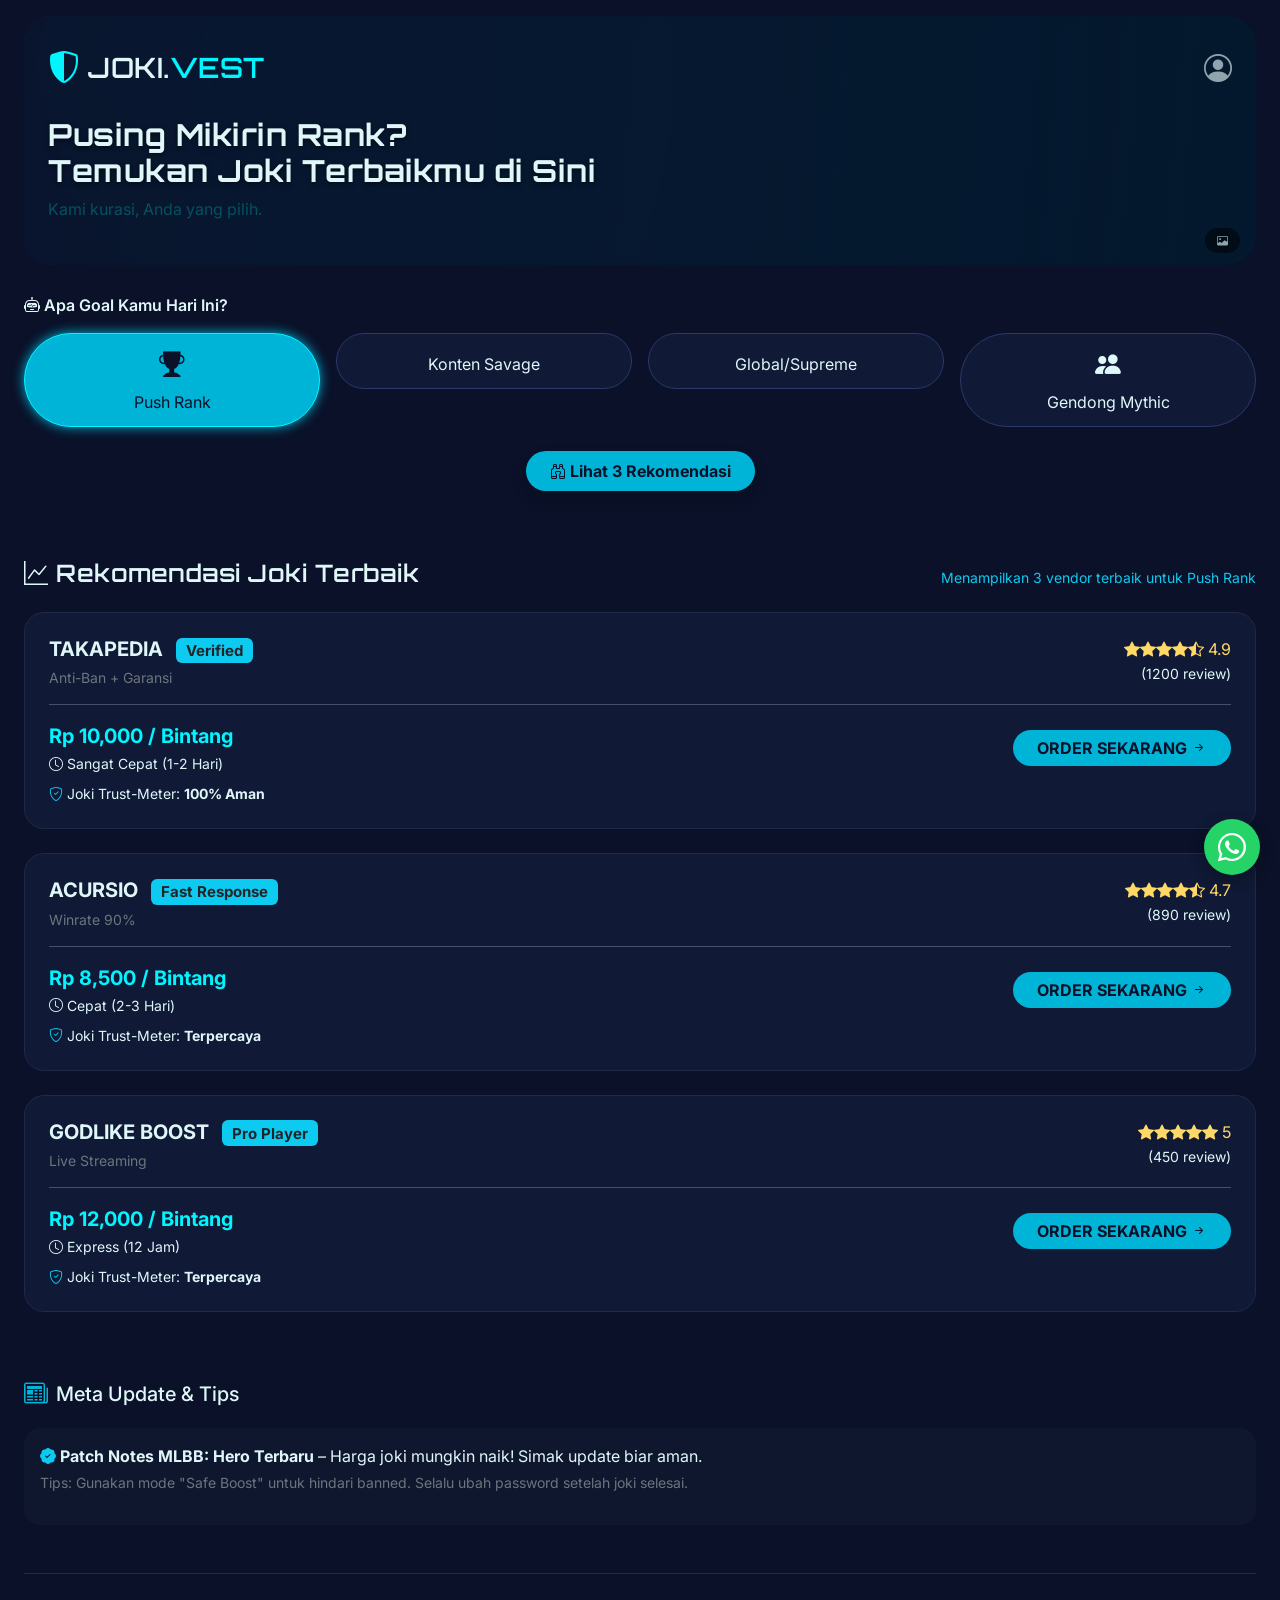
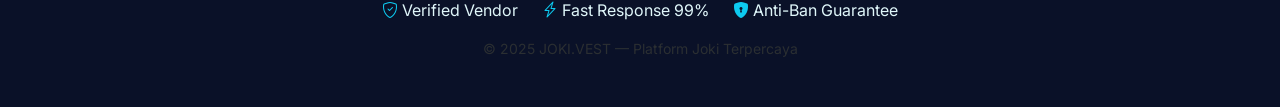
==== commit 7b239cd0: "Merge branch 'main' of https://github.com/zeacantik/Pro-player" ====
--- a/index.html
+++ b/index.html
@@ -1,347 +1,676 @@
 <!DOCTYPE html>
 <html lang="id">
+
 <head>
-    <meta charset="UTF-8">
-    <meta name="viewport" content="width=device-width, initial-scale=1.0">
-    <title>Joki.id - Jasa Joki Mobile Legends Terpercaya</title>
-    <link href="https://cdnjs.cloudflare.com/ajax/libs/font-awesome/6.0.0/css/all.min.css" rel="stylesheet">
-    <style>
-        /* CSS STYLES */
-        :root {
-            --primary-color: #00d2ff;
-            --secondary-color: #3a7bd5;
-            --dark-bg: #0f172a;
-            --card-bg: #1e293b;
-            --text-light: #f8fafc;
-            --accent-color: #ff007a;
+  <meta charset="UTF-8" />
+  <meta name="viewport" content="width=device-width, initial-scale=1, viewport-fit=cover">
+  <meta name="mobile-web-app-capable" content="yes">
+  <meta name="apple-mobile-web-app-capable" content="yes">
+  <meta name="apple-mobile-web-app-status-bar-style" content="black-translucent">
+  <meta name="theme-color" content="#0A1128" />
+  <meta name="description" content="Platform joki Mobile Legends terpercaya untuk rank boost, savage, dan gendong Mythic">
+  <link rel="manifest" href="manifest.json" />
+  <link rel="icons" type="image/png" href="data:image/svg+xml,%3Csvg xmlns='http://www.w3.org/2000/svg' viewBox='0 0 100 100'%3E%3Crect width='100' height='100' fill='%2300B4D8'/%3E%3Ctext x='50' y='67' font-size='50' text-anchor='middle' fill='%230A1128' font-weight='bold'%3EJV%3C/text%3E%3C/svg%3E">
+  <link rel="apple-touch-icon" href="data:image/svg+xml,%3Csvg xmlns='http://www.w3.org/2000/svg' viewBox='0 0 100 100'%3E%3Crect width='100' height='100' fill='%2300B4D8'/%3E%3Ctext x='50' y='67' font-size='50' text-anchor='middle' fill='%230A1128' font-weight='bold'%3EJV%3C/text%3E%3C/svg%3E">
+  <title>JOKI.VEST - Platform Joki Mobile Legends</title>
+  
+  <!-- Bootstrap 5 + Icons + Fonts -->
+  <link href="https://cdn.jsdelivr.net/npm/bootstrap@5.3.0-alpha1/dist/css/bootstrap.min.css" rel="stylesheet">
+  <link rel="stylesheet" href="https://cdn.jsdelivr.net/npm/bootstrap-icons@1.11.3/font/bootstrap-icons.min.css">
+  <!-- Google Fonts: Orbitron & Inter -->
+  <link href="https://fonts.googleapis.com/css2?family=Inter:opsz,wght@14..32,300;14..32,400;14..32,600;14..32,700&family=Orbitron:wght@400;500;600;700&display=swap" rel="stylesheet">
+  
+  <style>
+    * {
+      margin: 0;
+      padding: 0;
+      box-sizing: border-box;
+    }
+
+    body {
+      background-color: #0A1128;
+      font-family: 'Inter', sans-serif;
+      color: #E0F7FA;
+      overflow-x: hidden;
+      scroll-behavior: smooth;
+    }
+
+    /* Custom scrollbar */
+    ::-webkit-scrollbar {
+      width: 5px;
+    }
+    ::-webkit-scrollbar-track {
+      background: #101935;
+    }
+    ::-webkit-scrollbar-thumb {
+      background: #00B4D8;
+      border-radius: 10px;
+    }
+
+    /* Typography gaming style */
+    h1, h2, h3, .gaming-font {
+      font-family: 'Orbitron', monospace;
+      font-weight: 600;
+      letter-spacing: 0.5px;
+    }
+
+    /* Card styling */
+    .vendor-card {
+      background: #101935;
+      border-radius: 20px;
+      border: 1px solid #1E2A47;
+      transition: transform 0.2s ease, box-shadow 0.2s ease;
+      cursor: pointer;
+    }
+    .vendor-card:hover {
+      transform: translateY(-4px);
+      box-shadow: 0 15px 30px rgba(0,0,0,0.4);
+      border-color: #00B4D8;
+    }
+
+    /* Category pills */
+    .category-pill {
+      background: #101935;
+      border: 1px solid #2A3A6A;
+      border-radius: 60px;
+      padding: 12px 20px;
+      transition: all 0.2s;
+      cursor: pointer;
+      text-align: center;
+    }
+    .category-pill.active {
+      background: #00B4D8;
+      border-color: #00F5FF;
+      color: #0A1128;
+      box-shadow: 0 0 12px #00B4D8;
+    }
+    .category-pill i {
+      font-size: 1.6rem;
+      margin-bottom: 6px;
+      display: block;
+    }
+
+    /* floating whatsapp */
+    .fab-wa {
+      position: fixed;
+      bottom: 25px;
+      right: 20px;
+      background: #25D366;
+      width: 56px;
+      height: 56px;
+      border-radius: 50%;
+      display: flex;
+      align-items: center;
+      justify-content: center;
+      color: white;
+      font-size: 28px;
+      box-shadow: 0 4px 15px rgba(0,0,0,0.3);
+      z-index: 999;
+      cursor: pointer;
+      transition: 0.2s;
+      animation: pulse-wa 1.8s infinite;
+    }
+    .fab-wa:hover {
+      transform: scale(1.05);
+      background: #128C7E;
+    }
+    @keyframes pulse-wa {
+      0% { box-shadow: 0 0 0 0 rgba(37, 211, 102, 0.5); }
+      70% { box-shadow: 0 0 0 12px rgba(37, 211, 102, 0); }
+      100% { box-shadow: 0 0 0 0 rgba(37, 211, 102, 0); }
+    }
+
+    /* skeleton loader */
+    .skeleton-card {
+      background: #1A2245;
+      border-radius: 20px;
+      height: 210px;
+      animation: pulse 1.2s infinite ease-in-out;
+    }
+    @keyframes pulse {
+      0% { opacity: 0.6; }
+      50% { opacity: 1; }
+      100% { opacity: 0.6; }
+    }
+
+    /* toast custom */
+    .custom-toast {
+      position: fixed;
+      bottom: 90px;
+      left: 50%;
+      transform: translateX(-50%) scale(0.9);
+      background: #00B4D8;
+      color: #0A1128;
+      padding: 10px 20px;
+      border-radius: 40px;
+      font-weight: bold;
+      z-index: 1050;
+      opacity: 0;
+      transition: 0.2s;
+      pointer-events: none;
+      font-size: 0.9rem;
+      white-space: nowrap;
+    }
+    .custom-toast.show {
+      opacity: 1;
+      transform: translateX(-50%) scale(1);
+    }
+
+    /* rating stars */
+    .star-rating {
+      color: #FFD966;
+    }
+
+    .btn-neon {
+      background: #00B4D8;
+      border: none;
+      color: #0A1128;
+      font-weight: 700;
+      border-radius: 40px;
+      transition: 0.2s;
+    }
+    .btn-neon:hover {
+      background: #00F5FF;
+      transform: scale(0.98);
+      color: #000;
+    }
+
+    .btn-outline-neon {
+      background: transparent;
+      border: 2px solid #00B4D8;
+      color: #00B4D8;
+      border-radius: 40px;
+    }
+    .btn-outline-neon:hover {
+      background: #00B4D8;
+      color: #0A1128;
+    }
+
+    a {
+      text-decoration: none;
+    }
+
+    /* transisi page */
+    .page-transition {
+      animation: fadeSlideUp 0.3s ease-out;
+    }
+    @keyframes fadeSlideUp {
+      from {
+        opacity: 0;
+        transform: translateY(12px);
+      }
+      to {
+        opacity: 1;
+        transform: translateY(0);
+      }
+    }
+
+    footer {
+      border-top: 1px solid #1E2A47;
+    }
+
+    /* Header background spot untuk gambar */
+    .hero-background-spot {
+      position: relative;
+      border-radius: 28px;
+      overflow: hidden;
+      margin-bottom: 28px;
+      background: #07112e;
+      background-image: url('https://wallpapers.com/images/featured/mobile-legends-background-9z5n7q259t1tpfjb.jpg');
+      background-size: cover;
+      background-position: center 30%;
+      background-repeat: no-repeat;
+      transition: all 0.3s;
+      min-height: 180px;
+    }
+    
+    .hero-background-spot:not([style*="background-image"]):before {
+      content: "";
+      position: absolute;
+      top: 0;
+      left: 0;
+      width: 100%;
+      height: 100%;
+      background: radial-gradient(circle at 10% 20%, rgba(0,180,216,0.15) 0%, #0A1128 90%);
+      pointer-events: none;
+      z-index: 0;
+    }
+    
+    .hero-overlay {
+      position: relative;
+      z-index: 2;
+      background: linear-gradient(135deg, rgba(10,17,40,0.75) 0%, rgba(0,20,40,0.6) 100%);
+      backdrop-filter: blur(2px);
+      border-radius: 28px;
+      padding: 28px 24px;
+    }
+    
+    .hero-background-spot.has-bg .hero-overlay {
+      background: linear-gradient(95deg, rgba(10,17,40,0.8) 0%, rgba(0,30,50,0.65) 100%);
+    }
+    
+    .bg-hint {
+      position: absolute;
+      bottom: 12px;
+      right: 16px;
+      z-index: 3;
+      background: rgba(0,0,0,0.5);
+      backdrop-filter: blur(4px);
+      font-size: 11px;
+      border-radius: 20px;
+      padding: 4px 12px;
+      pointer-events: none;
+      color: #90A4AE;
+    }
+    
+    @media (max-width: 576px) {
+      .category-pill i {
+        font-size: 1.3rem;
+      }
+      .category-pill span {
+        font-size: 0.75rem;
+      }
+      .hero-overlay {
+        padding: 20px 16px;
+      }
+      .hero-background-spot {
+        min-height: 150px;
+      }
+    }
+
+    /* loading spinner untuk transisi halaman */
+    .page-loader {
+      position: fixed;
+      top: 0;
+      left: 0;
+      width: 100%;
+      height: 100%;
+      background: #0A1128;
+      z-index: 9999;
+      display: flex;
+      justify-content: center;
+      align-items: center;
+      transition: opacity 0.3s;
+      opacity: 0;
+      pointer-events: none;
+    }
+    .page-loader.show {
+      opacity: 1;
+      pointer-events: all;
+    }
+    .loader-spinner {
+      width: 50px;
+      height: 50px;
+      border: 4px solid #1E2A47;
+      border-top: 4px solid #00B4D8;
+      border-radius: 50%;
+      animation: spin 0.8s linear infinite;
+    }
+    @keyframes spin {
+      0% { transform: rotate(0deg); }
+      100% { transform: rotate(360deg); }
+    }
+  </style>
+</head>
+
+<body>
+
+  <!-- Page Loader untuk transisi -->
+  <div id="pageLoader" class="page-loader">
+    <div class="loader-spinner"></div>
+  </div>
+
+  <!-- Main App -->
+  <div class="container-fluid px-3 px-md-4 py-3" id="appRoot">
+    
+    <!-- Header dengan background spot kosong untuk gambar -->
+    <div class="hero-background-spot" id="heroBgSpot">
+      <div class="hero-overlay">
+        <div class="d-flex justify-content-between align-items-center">
+          <div class="d-flex align-items-center gap-2">
+            <i class="bi bi-shield-shaded fs-2" style="color:#00F5FF"></i>
+            <h1 class="fs-3 m-0 gaming-font">JOKI.<span style="color:#00F5FF">VEST</span></h1>
+          </div>
+          <div>
+            <i class="bi bi-person-circle fs-3" style="color:#90A4AE" id="profileBtn" role="button"></i>
+          </div>
+        </div>
+        
+        <div class="mt-3 mt-md-4 text-center text-md-start" data-aos="fade-up">
+          <h2 class="fw-bold" style="font-size:1.9rem; text-shadow: 0 2px 5px rgba(0,0,0,0.5);">Pusing Mikirin Rank? <br> Temukan Joki Terbaikmu di Sini</h2>
+          <p class="text-info-emphasis" style="color:#B3E5FC">Kami kurasi, Anda yang pilih.</p>
+        </div>
+      </div>
+      <div class="bg-hint"><i class="bi bi-image"></i> </div>
+    </div>
+
+    <!-- Smart Filter Widget -->
+    <div class="mb-5" data-aos="fade-up" data-aos-delay="50">
+      <label class="fw-semibold mb-3"><i class="bi bi-robot"></i> Apa Goal Kamu Hari Ini?</label>
+      <div class="row g-3" id="categoryContainer">
+        <div class="col-6 col-md-3">
+          <div class="category-pill" data-category="rank">
+            <i class="bi bi-trophy-fill"></i>
+            <span>Push Rank</span>
+          </div>
+        </div>
+        <div class="col-6 col-md-3">
+          <div class="category-pill" data-category="savage">
+            <i class="bi bi-sword"></i>
+            <span>Konten Savage</span>
+          </div>
+        </div>
+        <div class="col-6 col-md-3">
+          <div class="category-pill" data-category="global">
+            <i class="bi bi-crown-fill"></i>
+            <span>Global/Supreme</span>
+          </div>
+        </div>
+        <div class="col-6 col-md-3">
+          <div class="category-pill" data-category="gendong">
+            <i class="bi bi-people-fill"></i>
+            <span>Gendong Mythic</span>
+          </div>
+        </div>
+      </div>
+      <div class="text-center mt-4" id="floatingBtnContainer" style="min-height: 60px;"></div>
+    </div>
+
+    <!-- Rekomendasi Vendor + Price Comparison Section -->
+    <div id="vendorSection">
+      <div class="d-flex justify-content-between align-items-center mb-3 flex-wrap">
+        <h4 class="gaming-font"><i class="bi bi-graph-up"></i> Rekomendasi Joki Terbaik</h4>
+        <small class="text-info" id="selectedCatLabel">Pilih kategori di atas</small>
+      </div>
+      <div id="vendorList" class="row g-4"></div>
+    </div>
+
+    <!-- Blog / Update Meta Ringan -->
+    <div class="mt-5 pt-3" data-aos="fade-up">
+      <div class="d-flex align-items-center gap-2 mb-3">
+        <i class="bi bi-newspaper fs-4" style="color:#00B4D8"></i>
+        <h5 class="m-0">Meta Update & Tips</h5>
+      </div>
+      <div class="bg-dark p-3 rounded-4" style="background:#0F172F!important">
+        <p class="mb-1"><i class="bi bi-patch-check-fill text-info"></i> <strong>Patch Notes MLBB: Hero Terbaru</strong> – Harga joki mungkin naik! Simak update biar aman.</p>
+        <p class="small text-secondary">Tips: Gunakan mode "Safe Boost" untuk hindari banned. Selalu ubah password setelah joki selesai.</p>
+      </div>
+    </div>
+
+    <!-- Footer dengan trust-meter -->
+    <footer class="mt-5 pt-4 pb-3 text-center">
+      <div class="d-flex justify-content-center gap-4 flex-wrap">
+        <span><i class="bi bi-shield-check text-info"></i> Verified Vendor</span>
+        <span><i class="bi bi-lightning-charge text-info"></i> Fast Response 99%</span>
+        <span><i class="bi bi-shield-lock-fill text-info"></i> Anti-Ban Guarantee</span>
+      </div>
+      <p class="text-secondary-emphasis mt-3 small">&copy; 2025 JOKI.VEST — Platform Joki Terpercaya</p>
+    </footer>
+  </div>
+
+  <!-- Floating WhatsApp FAB -->
+  <div class="fab-wa" id="waFab">
+    <i class="bi bi-whatsapp"></i>
+  </div>
+  <div id="toastMsg" class="custom-toast">✅ Tersalin! Hubungi vendor via WA</div>
+
+  <script>
+    // ======================== DATA VENDOR (aggregator) =======================
+    const vendorsDB = {
+      rank: [
+        { id: 1, name: "TAKAPEDIA", tag: "Verified", pricePerStar: 10000, speed: "Sangat Cepat (1-2 Hari)", rating: 4.9, reviewCount: 1200, guarantee: "Anti-Ban + Garansi", waLink: "https://wa.me/628123456789?text=Halo%20saya%20dari%20JOKI.VEST%2C%20ingin%20order%20joki%20kategori%20Push%20Rank" },
+        { id: 2, name: "ACURSIO", tag: "Fast Response", pricePerStar: 8500, speed: "Cepat (2-3 Hari)", rating: 4.7, reviewCount: 890, guarantee: "Winrate 90%", waLink: "https://wa.me/628987654321?text=Halo%20saya%20dari%20JOKI.VEST%2C%20order%20Push%20Rank" },
+        { id: 3, name: "GODLIKE BOOST", tag: "Pro Player", pricePerStar: 12000, speed: "Express (12 Jam)", rating: 5.0, reviewCount: 450, guarantee: "Live Streaming", waLink: "https://wa.me/628555123456?text=Halo%20saya%20dari%20JOKI.VEST%2C%20butuh%20boost%20cepat" }
+      ],
+      savage: [
+        { id: 4, name: "SAVAGE MASTER", tag: "Savage Specialist", pricePerSavage: 250000, speed: "1 Hari jadi", rating: 4.8, reviewCount: 340, guarantee: "Video Replay", waLink: "https://wa.me/628111222333?text=Halo%20JOKI.VEST%2C%20pesan%20joki%20Konten%20Savage" },
+        { id: 5, name: "GOLD LANE ID", tag: "MM Main", pricePerSavage: 210000, speed: "Cepat (Sameday)", rating: 4.6, reviewCount: 210, guarantee: "Manual", waLink: "https://wa.me/628444555666?text=Order%20Savage%20via%20JOKI.VEST" }
+      ],
+      global: [
+        { id: 6, name: "SUPREME HUNTER", tag: "Global Top", pricePerStar: 25000, speed: "Prioritas Tinggi", rating: 4.95, reviewCount: 602, guarantee: "Supreme Rank", waLink: "https://wa.me/628777888999?text=JOKI.VEST%20Global%20Supreme" }
+      ],
+      gendong: [
+        { id: 7, name: "MYTHIC CARRIER", tag: "Gendong Jago", pricePerGame: 35000, speed: "Siap Mabar", rating: 4.85, reviewCount: 1100, guarantee: "Win 90%", waLink: "https://wa.me/628666777888?text=Halo%20saya%20ingin%20gendong%20Mythic" },
+        { id: 8, name: "DUO PRO", tag: "Mabar Cepat", pricePerGame: 30000, speed: "Respons Cepat", rating: 4.7, reviewCount: 543, guarantee: "Fleksibel", waLink: "https://wa.me/628999000111?text=Gendong%20Mythic%20via%20JOKI.VEST" }
+      ]
+    };
+
+    let activeCategory = null;
+    let currentVendors = [];
+
+    const vendorContainer = document.getElementById('vendorList');
+    const floatingBtnContainer = document.getElementById('floatingBtnContainer');
+    const selectedCatLabel = document.getElementById('selectedCatLabel');
+    const categoryPills = document.querySelectorAll('.category-pill');
+    const pageLoader = document.getElementById('pageLoader');
+
+    function showPageLoader() {
+      pageLoader.classList.add('show');
+    }
+    function hidePageLoader() {
+      pageLoader.classList.remove('show');
+    }
+
+    function getPriceLabel(vendor, cat) {
+      if(cat === 'rank') return `Rp ${vendor.pricePerStar.toLocaleString()} / Bintang`;
+      if(cat === 'savage') return `Rp ${vendor.pricePerSavage.toLocaleString()} / Savage`;
+      if(cat === 'global') return `Rp ${vendor.pricePerStar.toLocaleString()} / Bintang`;
+      if(cat === 'gendong') return `Rp ${vendor.pricePerGame.toLocaleString()} / Game`;
+      return 'Custom';
+    }
+
+    function showSkeleton() {
+      vendorContainer.innerHTML = `
+        <div class="col-12"><div class="skeleton-card"></div></div>
+        <div class="col-12"><div class="skeleton-card"></div></div>
+        <div class="col-12"><div class="skeleton-card"></div></div>
+      `;
+    }
+
+    function showToast(msg) {
+      const toastEl = document.getElementById('toastMsg');
+      toastEl.textContent = msg;
+      toastEl.classList.add('show');
+      setTimeout(() => toastEl.classList.remove('show'), 2000);
+    }
+
+    function saveRecentlyViewed(vendorName) {
+      let recents = JSON.parse(localStorage.getItem('jokivest_recents') || '[]');
+      recents = [vendorName, ...recents.filter(v => v !== vendorName)].slice(0, 3);
+      localStorage.setItem('jokivest_recents', JSON.stringify(recents));
+      let recentDiv = document.getElementById('recentViewWidget');
+      if(!recentDiv){
+        const newDiv = document.createElement('div');
+        newDiv.id = 'recentViewWidget';
+        newDiv.className = 'mb-3 small text-secondary';
+        document.getElementById('vendorSection').insertAdjacentElement('beforebegin', newDiv);
+        recentDiv = newDiv;
+      }
+      if(recents.length) recentDiv.innerHTML = `<i class="bi bi-eye"></i> Terakhir kamu lihat: ${recents.join(', ')}`;
+      else recentDiv.innerHTML = '';
+    }
+
+    function renderVendors(category) {
+      showSkeleton();
+      setTimeout(() => {
+        let vendors = [...(vendorsDB[category] || [])];
+        if(vendors.length === 0) {
+          vendorContainer.innerHTML = `<div class="col-12 text-center py-5"><i class="bi bi-emoji-frown fs-1"></i><p class="mt-2">Maaf, kriteria joki belum tersedia. Coba kriteria lain?</p></div>`;
+          return;
         }
-
-        * {
-            margin: 0;
-            padding: 0;
-            box-sizing: border-box;
-            font-family: 'Segoe UI', Roboto, Helvetica, Arial, sans-serif;
+        currentVendors = vendors;
+        let html = '';
+        vendors.forEach(v => {
+          let priceText = getPriceLabel(v, category);
+          let starFull = Math.floor(v.rating);
+          let starHalf = (v.rating % 1) >= 0.5 ? 1 : 0;
+          let starEmpty = 5 - starFull - starHalf;
+          let stars = '';
+          for(let i=0;i<starFull;i++) stars += '<i class="bi bi-star-fill"></i>';
+          if(starHalf) stars += '<i class="bi bi-star-half"></i>';
+          for(let i=0;i<starEmpty;i++) stars += '<i class="bi bi-star"></i>';
+          html += `
+            <div class="col-12" data-aos="fade-up">
+              <div class="vendor-card p-3 p-md-4">
+                <div class="d-flex justify-content-between align-items-start flex-wrap">
+                  <div>
+                    <h5 class="fw-bold mb-1">${v.name} <span class="badge bg-info text-dark ms-2">${v.tag}</span></h5>
+                    <div class="small text-secondary">${v.guarantee || 'Trusted'}</div>
+                  </div>
+                  <div class="text-end">
+                    <div class="star-rating fs-6">${stars} ${v.rating}</div>
+                    <small>(${v.reviewCount} review)</small>
+                  </div>
+                </div>
+                <hr class="bg-secondary">
+                <div class="row g-2 align-items-center">
+                  <div class="col-6">
+                    <div class="fw-bold fs-5" style="color:#00F5FF">${priceText}</div>
+                    <small><i class="bi bi-clock"></i> ${v.speed}</small>
+                  </div>
+                  <div class="col-6 text-end">
+                    <button class="btn btn-neon px-4 orderBtn" data-walink="${v.waLink}" data-vendor="${v.name}" data-cat="${category}">ORDER SEKARANG <i class="bi bi-arrow-right-short"></i></button>
+                  </div>
+                </div>
+                <div class="mt-2 small"><i class="bi bi-shield-check text-info"></i> Joki Trust-Meter: <strong>${v.tag === 'Verified' ? '100% Aman' : (v.guarantee ? 'Terpercaya' : 'Standar')}</strong></div>
+              </div>
+            </div>
+          `;
+        });
+        vendorContainer.innerHTML = html;
+        document.querySelectorAll('.orderBtn').forEach(btn => {
+          btn.addEventListener('click', (e) => {
+            e.stopPropagation();
+            const waLink = btn.getAttribute('data-walink');
+            const vendorName = btn.getAttribute('data-vendor');
+            const catLabel = btn.getAttribute('data-cat');
+            let finalLink = waLink;
+            if(!finalLink.includes('text=')) {
+              finalLink += `?text=Halo%20saya%20dari%20JOKI.VEST%2C%20ingin%20order%20joki%20kategori%20${encodeURIComponent(catLabel)}%20di%20${encodeURIComponent(vendorName)}`;
+            }
+            window.open(finalLink, '_blank');
+            if(navigator.vibrate) navigator.vibrate(50);
+            showToast(`Membuka chat ${vendorName}...`);
+            saveRecentlyViewed(vendorName);
+          });
+        });
+      }, 300);
+    }
+
+    function setActiveCategory(category) {
+      activeCategory = category;
+      categoryPills.forEach(pill => {
+        if(pill.getAttribute('data-category') === category) {
+          pill.classList.add('active');
+        } else {
+          pill.classList.remove('active');
         }
-
-        body {
-            background-color: var(--dark-bg);
-            color: var(--text-light);
-            line-height: 1.6;
-            overflow-x: hidden;
-        }
-
-        header {
-            background: linear-gradient(rgba(15, 23, 42, 0.8), rgba(15, 23, 42, 0.8));
-            backdrop-filter: blur(10px);
-            padding: 1rem 5%;
-            position: fixed;
-            width: 100%;
-            top: 0;
-            z-index: 1000;
-            display: flex;
-            justify-content: space-between;
-            align-items: center;
-            border-bottom: 1px solid rgba(0, 210, 255, 0.3);
-        }
-
-        .logo {
-            font-size: 1.8rem;
-            font-weight: 800;
-            color: var(--primary-color);
-            text-transform: uppercase;
-            letter-spacing: 2px;
-        }
-
-        .logo span {
-            color: var(--text-light);
-        }
-
-        /* Hero Section */
-        .hero {
-            height: 80vh;
-            display: flex;
-            flex-direction: column;
-            justify-content: center;
-            align-items: center;
-            text-align: center;
-            background: radial-gradient(circle at center, #1e293b 0%, #0f172a 100%);
-            padding: 0 10%;
-            margin-top: 60px;
-        }
-
-        .hero h1 {
-            font-size: 3.5rem;
-            margin-bottom: 1rem;
-            background: linear-gradient(to right, var(--primary-color), var(--secondary-color));
-            -webkit-background-clip: text;
-            -webkit-text-fill-color: transparent;
-        }
-
-        .hero p {
-            font-size: 1.2rem;
-            max-width: 700px;
-            color: #94a3b8;
-        }
-
-        /* Services Section */
-        .services {
-            padding: 5rem 5%;
-        }
-
-        .section-title {
-            text-align: center;
-            margin-bottom: 3rem;
-        }
-
-        .section-title h2 {
-            font-size: 2.5rem;
-            color: var(--text-light);
-        }
-
-        .section-title div {
-            width: 80px;
-            height: 4px;
-            background: var(--primary-color);
-            margin: 10px auto;
-            border-radius: 2px;
-        }
-
-        .services-grid {
-            display: grid;
-            grid-template-columns: repeat(auto-fit, minmax(300px, 1fr));
-            gap: 2rem;
-        }
-
-        .service-card {
-            background: var(--card-bg);
-            padding: 2rem;
-            border-radius: 15px;
-            text-align: center;
-            transition: transform 0.3s ease, box-shadow 0.3s ease;
-            border: 1px solid rgba(255, 255, 255, 0.1);
-            position: relative;
-            overflow: hidden;
-        }
-
-        .service-card:hover {
-            transform: translateY(-10px);
-            box-shadow: 0 10px 30px rgba(0, 210, 255, 0.2);
-            border-color: var(--primary-color);
-        }
-
-        .service-card i {
-            font-size: 3rem;
-            color: var(--primary-color);
-            margin-bottom: 1.5rem;
-        }
-
-        .service-card h3 {
-            font-size: 1.5rem;
-            margin-bottom: 1rem;
-        }
-
-        .price {
-            display: block;
-            font-size: 1.25rem;
-            font-weight: bold;
-            color: var(--accent-color);
-            margin: 1rem 0;
-        }
-
-        .btn {
-            background: linear-gradient(45deg, var(--primary-color), var(--secondary-color));
-            color: white;
-            padding: 0.8rem 1.5rem;
-            border: none;
-            border-radius: 5px;
-            cursor: pointer;
-            font-weight: 600;
-            text-transform: uppercase;
-            transition: opacity 0.3s;
-            text-decoration: none;
-            display: inline-block;
-        }
-
-        .btn:hover {
-            opacity: 0.9;
-        }
-
-        /* Order Form (Modal) */
-        .modal {
-            display: none;
-            position: fixed;
-            z-index: 2000;
-            left: 0;
-            top: 0;
-            width: 100%;
-            height: 100%;
-            background-color: rgba(0,0,0,0.8);
-            backdrop-filter: blur(5px);
-        }
-
-        .modal-content {
-            background-color: var(--card-bg);
-            margin: 5% auto;
-            padding: 2rem;
-            border-radius: 15px;
-            width: 90%;
-            max-width: 500px;
-            border: 1px solid var(--primary-color);
-        }
-
-        .form-group {
-            margin-bottom: 1.5rem;
-        }
-
-        label {
-            display: block;
-            margin-bottom: 0.5rem;
-        }
-
-        input, select {
-            width: 100%;
-            padding: 0.8rem;
-            border-radius: 5px;
-            border: 1px solid #334155;
-            background: #0f172a;
-            color: white;
-        }
-
-        footer {
-            text-align: center;
-            padding: 2rem;
-            background: #020617;
-            border-top: 1px solid rgba(255, 255, 255, 0.05);
-        }
-
-        /* Responsive */
-        @media (max-width: 768px) {
-            .hero h1 { font-size: 2.2rem; }
-        }
-    </style>
-</head>
-<body>
-
-    <header>
-        <div class="logo">Joki<span>.id</span></div>
-        <nav>
-            <a href="#" class="btn" style="padding: 0.5rem 1rem; font-size: 0.8rem;">Login</a>
-        </nav>
-    </header>
-
-    <section class="hero">
-        <h1>Push Rank Tanpa Lose Streak</h1>
-        <p>Solusi terbaik untuk kamu yang ingin naik Tier dengan cepat, punya montage keren, atau sekedar mabar seru bersama Pro Player.</p>
-        <br>
-        <a href="#services" class="btn">Lihat Layanan</a>
-    </section>
-
-    <section class="services" id="services">
-        <div class="section-title">
-            <h2>Layanan Kami</h2>
-            <div></div>
-        </div>
-
-        <div class="services-grid">
-            <div class="service-card">
-                <i class="fas fa-arrow-up"></i>
-                <h3>Jasa Naik Bintang</h3>
-                <p>Push rank Mythic ke Immortal jadi lebih mudah dan cepat.</p>
-                <span class="price">Mulai Rp 5.000 / Bintang</span>
-                <button class="btn" onclick="openOrder('Jasa Naik Bintang')">Pesan Sekarang</button>
-            </div>
-
-            <div class="service-card">
-                <i class="fas fa-video"></i>
-                <h3>Jasa Montage Hero</h3>
-                <p>Dapatkan rekaman gameplay memukau dengan hero favoritmu.</p>
-                <span class="price">Rp 50.000 / Video</span>
-                <button class="btn" onclick="openOrder('Jasa Montage Hero')">Pesan Sekarang</button>
-            </div>
-
-            <div class="service-card">
-                <i class="fas fa-users"></i>
-                <h3>Jasa Mabar Classic</h3>
-                <p>Mabar santai atau belajar makro/mikro bareng Pro Player.</p>
-                <span class="price">Rp 10.000 / Match</span>
-                <button class="btn" onclick="openOrder('Jasa Mabar Classic')">Pesan Sekarang</button>
-            </div>
-        </div>
-    </section>
-
-    <div id="orderModal" class="modal">
-        <div class="modal-content">
-            <h2 id="modalTitle" style="margin-bottom: 1.5rem;">Form Pemesanan</h2>
-            <form id="jokiForm">
-                <div class="form-group">
-                    <label>ID & Server</label>
-                    <input type="text" id="userId" placeholder="Contoh: 12345678 (2001)" required>
-                </div>
-                <div class="form-group">
-                    <label>Nickname</label>
-                    <input type="text" id="nickname" placeholder="Nama Akun" required>
-                </div>
-                <div class="form-group">
-                    <label>Pilih Hero (Khusus Montage/Mabar)</label>
-                    <input type="text" id="hero" placeholder="Contoh: Ling, Fanny, Gusion">
-                </div>
-                <div class="form-group">
-                    <label>WhatsApp</label>
-                    <input type="number" id="wa" placeholder="0812xxxx" required>
-                </div>
-                <button type="submit" class="btn" style="width: 100%;">Kirim ke WhatsApp</button>
-                <button type="button" class="btn" onclick="closeOrder()" style="width: 100%; margin-top: 10px; background: #475569;">Batal</button>
-            </form>
-        </div>
-    </div>
-
-    <footer>
-        <p>&copy; 2026 Joki.id - Profesional Mobile Legends Services.</p>
-    </footer>
-
-    <script>
-        // JAVASCRIPT LOGIC
-        const modal = document.getElementById("orderModal");
-        let selectedService = "";
-
-        function openOrder(serviceName) {
-            selectedService = serviceName;
-            document.getElementById("modalTitle").innerText = "Pesan: " + serviceName;
-            modal.style.display = "block";
-        }
-
-        function closeOrder() {
-            modal.style.display = "none";
-        }
-
-        // Close modal when clicking outside
-        window.onclick = function(event) {
-            if (event.target == modal) {
-                closeOrder();
-            }
-        }
-
-        // Form Submission to WhatsApp
-        document.getElementById("jokiForm").onsubmit = function(e) {
-            e.preventDefault();
-            
-            const id = document.getElementById("userId").value;
-            const nick = document.getElementById("nickname").value;
-            const hero = document.getElementById("hero").value;
-            const wa = document.getElementById("wa").value;
-
-            const message = `Halo Joki.id, saya ingin memesan jasa:\n\n` +
-                            `*Layanan:* ${selectedService}\n` +
-                            `*ID/Server:* ${id}\n` +
-                            `*Nickname:* ${nick}\n` +
-                            `*Hero:* ${hero || '-'}\n` +
-                            `*No. WA:* ${wa}\n\n` +
-                            `Mohon segera diproses ya!`;
-
-            const whatsappUrl = `https://wa.me/628123456789?text=${encodeURIComponent(message)}`;
-            
-            window.open(whatsappUrl, '_blank');
-        }
-    </script>
+      });
+      let catDisplayName = '';
+      if(category === 'rank') catDisplayName = 'Push Rank';
+      else if(category === 'savage') catDisplayName = 'Konten Savage';
+      else if(category === 'global') catDisplayName = 'Global/Supreme';
+      else catDisplayName = 'Gendong Mythic';
+      selectedCatLabel.innerText = `Menampilkan 3 vendor terbaik untuk ${catDisplayName}`;
+      renderVendors(category);
+      floatingBtnContainer.innerHTML = `<button class="btn btn-neon px-4 py-2 shadow" id="scrollToVendor"><i class="bi bi-binoculars"></i> Lihat 3 Rekomendasi</button>`;
+      const scrollBtn = document.getElementById('scrollToVendor');
+      if(scrollBtn) scrollBtn.addEventListener('click', () => {
+        document.getElementById('vendorSection').scrollIntoView({ behavior: 'smooth' });
+      });
+    }
+
+    categoryPills.forEach(pill => {
+      pill.addEventListener('click', (e) => {
+        const cat = pill.getAttribute('data-category');
+        setActiveCategory(cat);
+        localStorage.setItem('jokivest_last_category', cat);
+        if(navigator.vibrate) navigator.vibrate(20);
+        // animasi transisi halus
+        showPageLoader();
+        setTimeout(() => hidePageLoader(), 400);
+      });
+    });
+
+    const savedCat = localStorage.getItem('jokivest_last_category');
+    if(savedCat && vendorsDB[savedCat]) {
+      setActiveCategory(savedCat);
+    } else {
+      setActiveCategory('rank');
+    }
+
+    const waFab = document.getElementById('waFab');
+    waFab.addEventListener('click', () => {
+      const msg = "Halo%20admin%20JOKI.VEST%2C%20saya%20butuh%20bantuan%20memilih%20vendor%20joki%20atau%20middleman%20service";
+      window.open(`https://wa.me/628?text=${msg}`, '_blank');
+      showToast("Hubungi konsultan JOKI.VEST");
+      if(navigator.vibrate) navigator.vibrate(30);
+    });
+
+    // Header background spot handler
+    const heroSpot = document.getElementById('heroBgSpot');
+    function checkBackgroundImage() {
+      const computedStyle = window.getComputedStyle(heroSpot);
+      const bgImg = computedStyle.backgroundImage;
+      if(bgImg && bgImg !== 'none' && bgImg !== 'url("")') {
+        heroSpot.classList.add('has-bg');
+      } else {
+        heroSpot.classList.remove('has-bg');
+      }
+    }
+    const observer = new MutationObserver(() => checkBackgroundImage());
+    observer.observe(heroSpot, { attributes: true, attributeFilter: ['style'] });
+    checkBackgroundImage();
+
+    // Service Worker Registration (PWA) - dengan fallback jika file tidak ditemukan
+    if ('serviceWorker' in navigator) {
+      window.addEventListener('load', () => {
+        navigator.serviceWorker.register('./service-worker.js')
+          .then(registration => {
+            console.log('Service Worker registered successfully:', registration.scope);
+          })
+          .catch(error => {
+            console.log('Service Worker registration failed:', error);
+            // SW tidak ditemukan, tapi aplikasi tetap berjalan
+          });
+      });
+    }
+
+    window.addEventListener('load', () => {
+      localStorage.setItem('jokivest_vendors_backup', JSON.stringify(vendorsDB));
+      if(!navigator.onLine){
+        showToast("Mode Offline: Menampilkan data terakhir yang tersimpan");
+      }
+      hidePageLoader();
+    });
+
+    // Add to Home Screen Prompt
+    let deferredPrompt;
+    window.addEventListener('beforeinstallprompt', (e) => {
+      e.preventDefault();
+      deferredPrompt = e;
+      // Tampilkan tombol install setelah 2 detik
+      setTimeout(() => {
+        const installBtnDiv = document.createElement('div');
+        installBtnDiv.id = 'installPwaContainer';
+        installBtnDiv.className = 'position-fixed bottom-0 start-0 end-0 bg-dark p-2 text-center z-3';
+        installBtnDiv.style.zIndex = '1050';
+        installBtnDiv.style.bottom = '80px';
+        installBtnDiv.innerHTML = `<button class="btn btn-neon w-75" id="installPwaBtn">📲 Pasang Aplikasi JOKI.VEST</button>`;
+        document.body.appendChild(installBtnDiv);
+        document.getElementById('installPwaBtn')?.addEventListener('click', () => {
+          installBtnDiv.remove();
+          deferredPrompt.prompt();
+          deferredPrompt.userChoice.then(() => deferredPrompt = null);
+        });
+      }, 2000);
+    });
+
+    // Profile button alert (demo)
+    document.getElementById('profileBtn')?.addEventListener('click', () => {
+      showToast("👤 Profile: Fitur sedang dalam pengembangan");
+    });
+  </script>
 </body>
+
 </html>
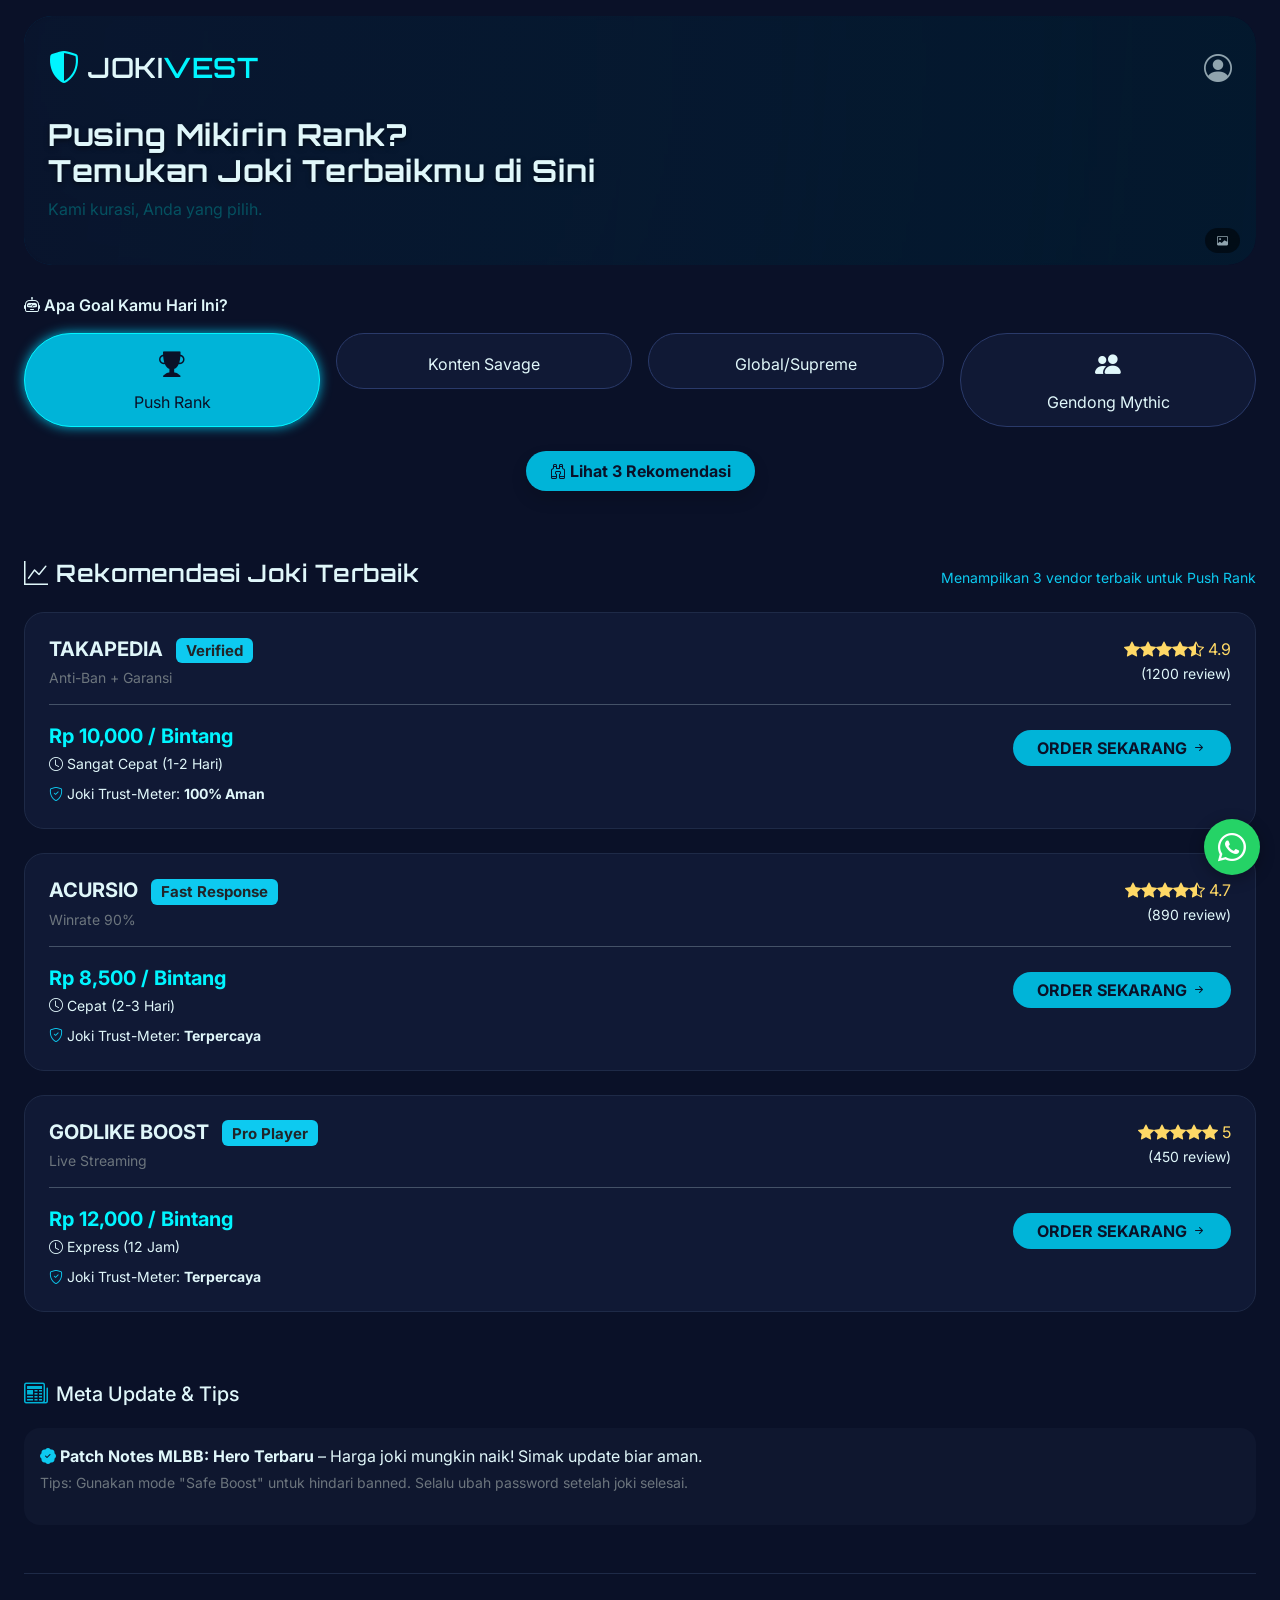
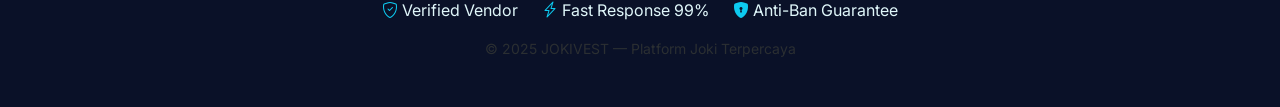
==== commit 55b72a84: "da" ====
--- a/index.html
+++ b/index.html
@@ -12,7 +12,7 @@
   <link rel="manifest" href="manifest.json" />
   <link rel="icons" type="image/png" href="data:image/svg+xml,%3Csvg xmlns='http://www.w3.org/2000/svg' viewBox='0 0 100 100'%3E%3Crect width='100' height='100' fill='%2300B4D8'/%3E%3Ctext x='50' y='67' font-size='50' text-anchor='middle' fill='%230A1128' font-weight='bold'%3EJV%3C/text%3E%3C/svg%3E">
   <link rel="apple-touch-icon" href="data:image/svg+xml,%3Csvg xmlns='http://www.w3.org/2000/svg' viewBox='0 0 100 100'%3E%3Crect width='100' height='100' fill='%2300B4D8'/%3E%3Ctext x='50' y='67' font-size='50' text-anchor='middle' fill='%230A1128' font-weight='bold'%3EJV%3C/text%3E%3C/svg%3E">
-  <title>JOKI.VEST - Platform Joki Mobile Legends</title>
+  <title>JOKIVEST - Platform Joki Mobile Legends</title>
   
   <!-- Bootstrap 5 + Icons + Fonts -->
   <link href="https://cdn.jsdelivr.net/npm/bootstrap@5.3.0-alpha1/dist/css/bootstrap.min.css" rel="stylesheet">
@@ -329,7 +329,7 @@
         <div class="d-flex justify-content-between align-items-center">
           <div class="d-flex align-items-center gap-2">
             <i class="bi bi-shield-shaded fs-2" style="color:#00F5FF"></i>
-            <h1 class="fs-3 m-0 gaming-font">JOKI.<span style="color:#00F5FF">VEST</span></h1>
+            <h1 class="fs-3 m-0 gaming-font">JOKI<span style="color:#00F5FF">VEST</span></h1>
           </div>
           <div>
             <i class="bi bi-person-circle fs-3" style="color:#90A4AE" id="profileBtn" role="button"></i>
@@ -404,7 +404,7 @@
         <span><i class="bi bi-lightning-charge text-info"></i> Fast Response 99%</span>
         <span><i class="bi bi-shield-lock-fill text-info"></i> Anti-Ban Guarantee</span>
       </div>
-      <p class="text-secondary-emphasis mt-3 small">&copy; 2025 JOKI.VEST — Platform Joki Terpercaya</p>
+      <p class="text-secondary-emphasis mt-3 small">&copy; 2025 JOKIVEST — Platform Joki Terpercaya</p>
     </footer>
   </div>
 
@@ -418,20 +418,20 @@
     // ======================== DATA VENDOR (aggregator) =======================
     const vendorsDB = {
       rank: [
-        { id: 1, name: "TAKAPEDIA", tag: "Verified", pricePerStar: 10000, speed: "Sangat Cepat (1-2 Hari)", rating: 4.9, reviewCount: 1200, guarantee: "Anti-Ban + Garansi", waLink: "https://wa.me/628123456789?text=Halo%20saya%20dari%20JOKI.VEST%2C%20ingin%20order%20joki%20kategori%20Push%20Rank" },
-        { id: 2, name: "ACURSIO", tag: "Fast Response", pricePerStar: 8500, speed: "Cepat (2-3 Hari)", rating: 4.7, reviewCount: 890, guarantee: "Winrate 90%", waLink: "https://wa.me/628987654321?text=Halo%20saya%20dari%20JOKI.VEST%2C%20order%20Push%20Rank" },
-        { id: 3, name: "GODLIKE BOOST", tag: "Pro Player", pricePerStar: 12000, speed: "Express (12 Jam)", rating: 5.0, reviewCount: 450, guarantee: "Live Streaming", waLink: "https://wa.me/628555123456?text=Halo%20saya%20dari%20JOKI.VEST%2C%20butuh%20boost%20cepat" }
+        { id: 1, name: "TAKAPEDIA", tag: "Verified", pricePerStar: 10000, speed: "Sangat Cepat (1-2 Hari)", rating: 4.9, reviewCount: 1200, guarantee: "Anti-Ban + Garansi", waLink: "https://wa.me/628123456789?text=Halo%20saya%20dari%20JOKIVEST%2C%20ingin%20order%20joki%20kategori%20Push%20Rank" },
+        { id: 2, name: "ACURSIO", tag: "Fast Response", pricePerStar: 8500, speed: "Cepat (2-3 Hari)", rating: 4.7, reviewCount: 890, guarantee: "Winrate 90%", waLink: "https://wa.me/628987654321?text=Halo%20saya%20dari%20JOKIVEST%2C%20order%20Push%20Rank" },
+        { id: 3, name: "GODLIKE BOOST", tag: "Pro Player", pricePerStar: 12000, speed: "Express (12 Jam)", rating: 5.0, reviewCount: 450, guarantee: "Live Streaming", waLink: "https://wa.me/628555123456?text=Halo%20saya%20dari%20JOKIVEST%2C%20butuh%20boost%20cepat" }
       ],
       savage: [
-        { id: 4, name: "SAVAGE MASTER", tag: "Savage Specialist", pricePerSavage: 250000, speed: "1 Hari jadi", rating: 4.8, reviewCount: 340, guarantee: "Video Replay", waLink: "https://wa.me/628111222333?text=Halo%20JOKI.VEST%2C%20pesan%20joki%20Konten%20Savage" },
-        { id: 5, name: "GOLD LANE ID", tag: "MM Main", pricePerSavage: 210000, speed: "Cepat (Sameday)", rating: 4.6, reviewCount: 210, guarantee: "Manual", waLink: "https://wa.me/628444555666?text=Order%20Savage%20via%20JOKI.VEST" }
+        { id: 4, name: "SAVAGE MASTER", tag: "Savage Specialist", pricePerSavage: 250000, speed: "1 Hari jadi", rating: 4.8, reviewCount: 340, guarantee: "Video Replay", waLink: "https://wa.me/628111222333?text=Halo%20JOKIVEST%2C%20pesan%20joki%20Konten%20Savage" },
+        { id: 5, name: "GOLD LANE ID", tag: "MM Main", pricePerSavage: 210000, speed: "Cepat (Sameday)", rating: 4.6, reviewCount: 210, guarantee: "Manual", waLink: "https://wa.me/628444555666?text=Order%20Savage%20via%20JOKIVEST" }
       ],
       global: [
-        { id: 6, name: "SUPREME HUNTER", tag: "Global Top", pricePerStar: 25000, speed: "Prioritas Tinggi", rating: 4.95, reviewCount: 602, guarantee: "Supreme Rank", waLink: "https://wa.me/628777888999?text=JOKI.VEST%20Global%20Supreme" }
+        { id: 6, name: "SUPREME HUNTER", tag: "Global Top", pricePerStar: 25000, speed: "Prioritas Tinggi", rating: 4.95, reviewCount: 602, guarantee: "Supreme Rank", waLink: "https://wa.me/628777888999?text=JOKIVEST%20Global%20Supreme" }
       ],
       gendong: [
         { id: 7, name: "MYTHIC CARRIER", tag: "Gendong Jago", pricePerGame: 35000, speed: "Siap Mabar", rating: 4.85, reviewCount: 1100, guarantee: "Win 90%", waLink: "https://wa.me/628666777888?text=Halo%20saya%20ingin%20gendong%20Mythic" },
-        { id: 8, name: "DUO PRO", tag: "Mabar Cepat", pricePerGame: 30000, speed: "Respons Cepat", rating: 4.7, reviewCount: 543, guarantee: "Fleksibel", waLink: "https://wa.me/628999000111?text=Gendong%20Mythic%20via%20JOKI.VEST" }
+        { id: 8, name: "DUO PRO", tag: "Mabar Cepat", pricePerGame: 30000, speed: "Respons Cepat", rating: 4.7, reviewCount: 543, guarantee: "Fleksibel", waLink: "https://wa.me/628999000111?text=Gendong%20Mythic%20via%20JOKIVEST" }
       ]
     };
 
@@ -546,7 +546,7 @@
             const catLabel = btn.getAttribute('data-cat');
             let finalLink = waLink;
             if(!finalLink.includes('text=')) {
-              finalLink += `?text=Halo%20saya%20dari%20JOKI.VEST%2C%20ingin%20order%20joki%20kategori%20${encodeURIComponent(catLabel)}%20di%20${encodeURIComponent(vendorName)}`;
+              finalLink += `?text=Halo%20saya%20dari%20JOKIVEST%2C%20ingin%20order%20joki%20kategori%20${encodeURIComponent(catLabel)}%20di%20${encodeURIComponent(vendorName)}`;
             }
             window.open(finalLink, '_blank');
             if(navigator.vibrate) navigator.vibrate(50);
@@ -601,9 +601,9 @@
 
     const waFab = document.getElementById('waFab');
     waFab.addEventListener('click', () => {
-      const msg = "Halo%20admin%20JOKI.VEST%2C%20saya%20butuh%20bantuan%20memilih%20vendor%20joki%20atau%20middleman%20service";
+      const msg = "Halo%20admin%20JOKIVEST%2C%20saya%20butuh%20bantuan%20memilih%20vendor%20joki%20atau%20middleman%20service";
       window.open(`https://wa.me/628?text=${msg}`, '_blank');
-      showToast("Hubungi konsultan JOKI.VEST");
+      showToast("Hubungi konsultan JOKIVEST");
       if(navigator.vibrate) navigator.vibrate(30);
     });
 
@@ -656,7 +656,7 @@
         installBtnDiv.className = 'position-fixed bottom-0 start-0 end-0 bg-dark p-2 text-center z-3';
         installBtnDiv.style.zIndex = '1050';
         installBtnDiv.style.bottom = '80px';
-        installBtnDiv.innerHTML = `<button class="btn btn-neon w-75" id="installPwaBtn">📲 Pasang Aplikasi JOKI.VEST</button>`;
+        installBtnDiv.innerHTML = `<button class="btn btn-neon w-75" id="installPwaBtn">📲 Pasang Aplikasi JOKIVEST</button>`;
         document.body.appendChild(installBtnDiv);
         document.getElementById('installPwaBtn')?.addEventListener('click', () => {
           installBtnDiv.remove();
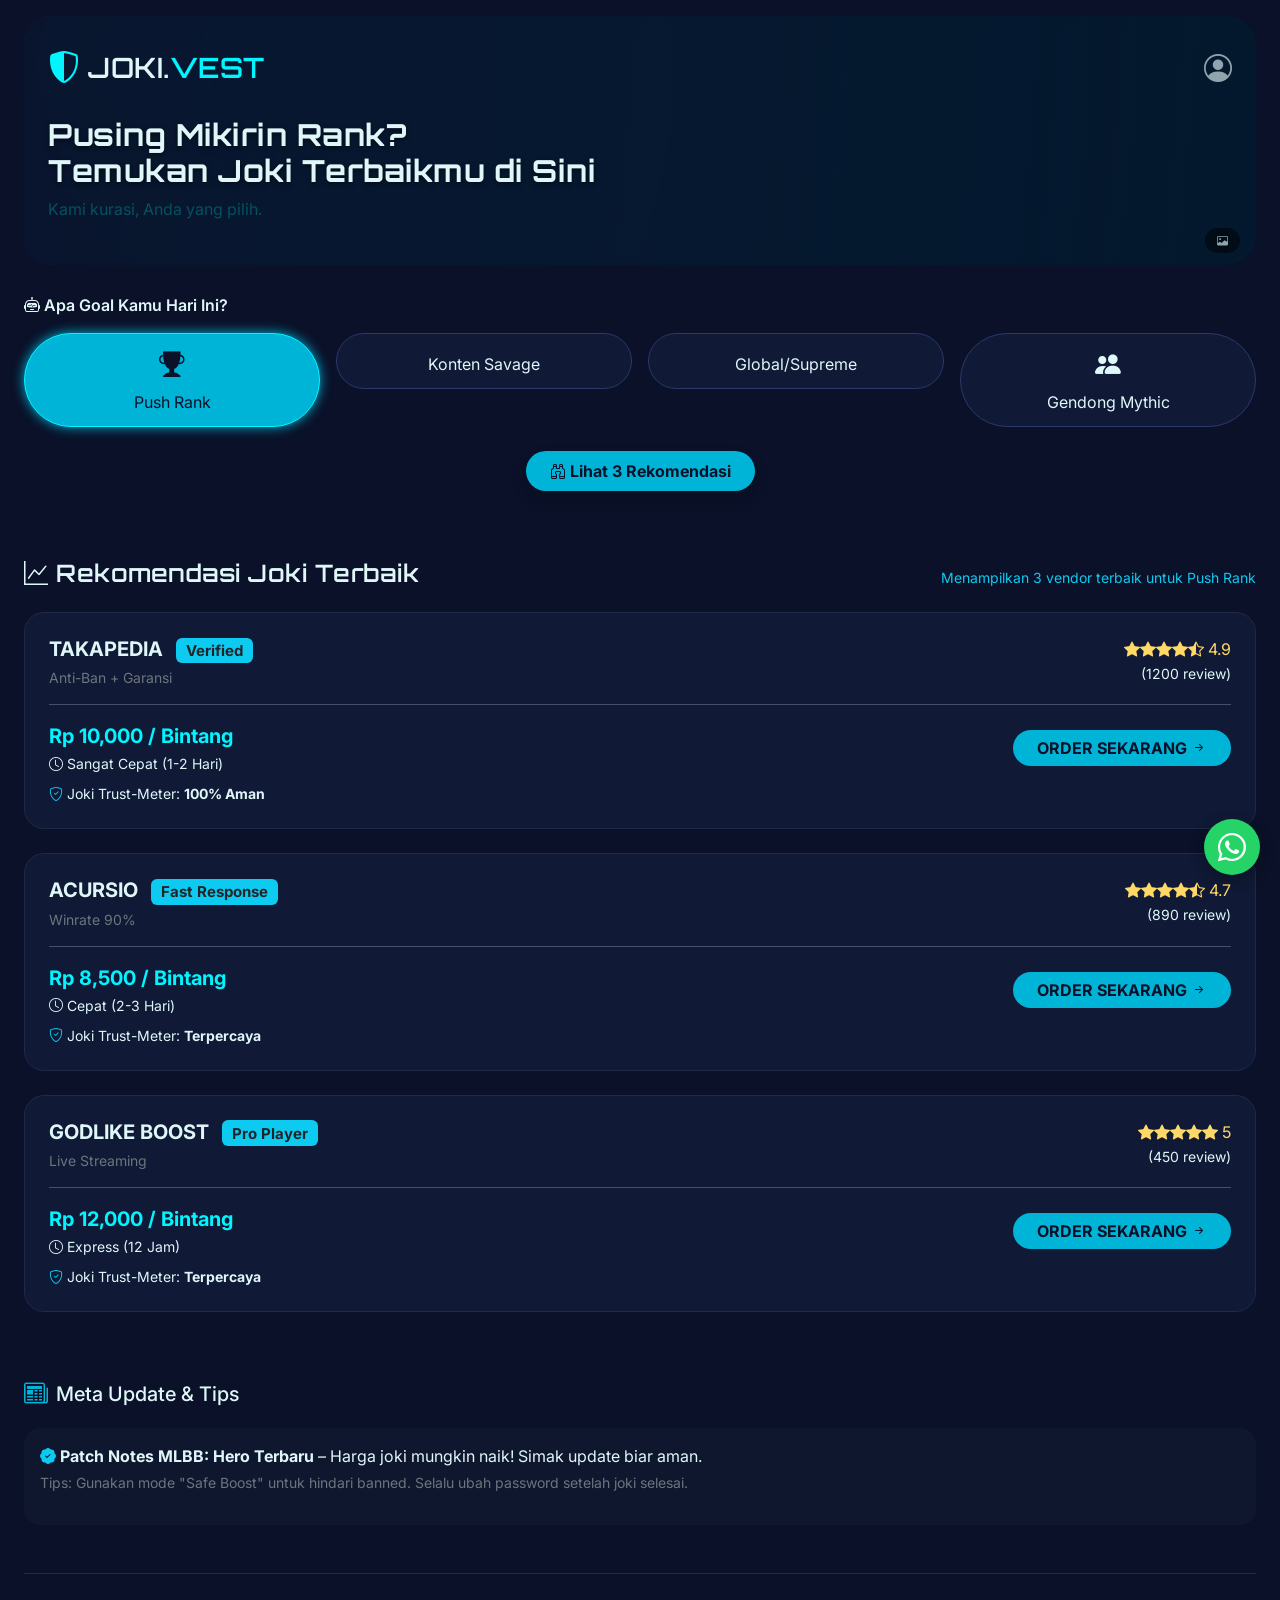
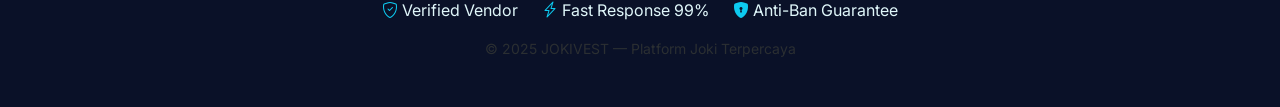
==== commit 5ebc20de: "Update index.html" ====
--- a/index.html
+++ b/index.html
@@ -329,7 +329,7 @@
         <div class="d-flex justify-content-between align-items-center">
           <div class="d-flex align-items-center gap-2">
             <i class="bi bi-shield-shaded fs-2" style="color:#00F5FF"></i>
-            <h1 class="fs-3 m-0 gaming-font">JOKI<span style="color:#00F5FF">VEST</span></h1>
+            <h1 class="fs-3 m-0 gaming-font">JOKI.<span style="color:#00F5FF">VEST</span></h1>
           </div>
           <div>
             <i class="bi bi-person-circle fs-3" style="color:#90A4AE" id="profileBtn" role="button"></i>
@@ -431,7 +431,6 @@
       ],
       gendong: [
         { id: 7, name: "MYTHIC CARRIER", tag: "Gendong Jago", pricePerGame: 35000, speed: "Siap Mabar", rating: 4.85, reviewCount: 1100, guarantee: "Win 90%", waLink: "https://wa.me/628666777888?text=Halo%20saya%20ingin%20gendong%20Mythic" },
-        { id: 8, name: "DUO PRO", tag: "Mabar Cepat", pricePerGame: 30000, speed: "Respons Cepat", rating: 4.7, reviewCount: 543, guarantee: "Fleksibel", waLink: "https://wa.me/628999000111?text=Gendong%20Mythic%20via%20JOKIVEST" }
       ]
     };
 
@@ -546,7 +545,7 @@
             const catLabel = btn.getAttribute('data-cat');
             let finalLink = waLink;
             if(!finalLink.includes('text=')) {
-              finalLink += `?text=Halo%20saya%20dari%20JOKIVEST%2C%20ingin%20order%20joki%20kategori%20${encodeURIComponent(catLabel)}%20di%20${encodeURIComponent(vendorName)}`;
+              finalLink += `?text=Halo%20saya%20dari%20JOKI.VEST%2C%20ingin%20order%20joki%20kategori%20${encodeURIComponent(catLabel)}%20di%20${encodeURIComponent(vendorName)}`;
             }
             window.open(finalLink, '_blank');
             if(navigator.vibrate) navigator.vibrate(50);
@@ -601,9 +600,9 @@
 
     const waFab = document.getElementById('waFab');
     waFab.addEventListener('click', () => {
-      const msg = "Halo%20admin%20JOKIVEST%2C%20saya%20butuh%20bantuan%20memilih%20vendor%20joki%20atau%20middleman%20service";
+      const msg = "Halo%20admin%20JOKI.VEST%2C%20saya%20butuh%20bantuan%20memilih%20vendor%20joki%20atau%20middleman%20service";
       window.open(`https://wa.me/628?text=${msg}`, '_blank');
-      showToast("Hubungi konsultan JOKIVEST");
+      showToast("Hubungi konsultan JOKI.VEST");
       if(navigator.vibrate) navigator.vibrate(30);
     });
 
@@ -656,7 +655,7 @@
         installBtnDiv.className = 'position-fixed bottom-0 start-0 end-0 bg-dark p-2 text-center z-3';
         installBtnDiv.style.zIndex = '1050';
         installBtnDiv.style.bottom = '80px';
-        installBtnDiv.innerHTML = `<button class="btn btn-neon w-75" id="installPwaBtn">📲 Pasang Aplikasi JOKIVEST</button>`;
+        installBtnDiv.innerHTML = `<button class="btn btn-neon w-75" id="installPwaBtn">📲 Pasang Aplikasi JOKI.VEST</button>`;
         document.body.appendChild(installBtnDiv);
         document.getElementById('installPwaBtn')?.addEventListener('click', () => {
           installBtnDiv.remove();
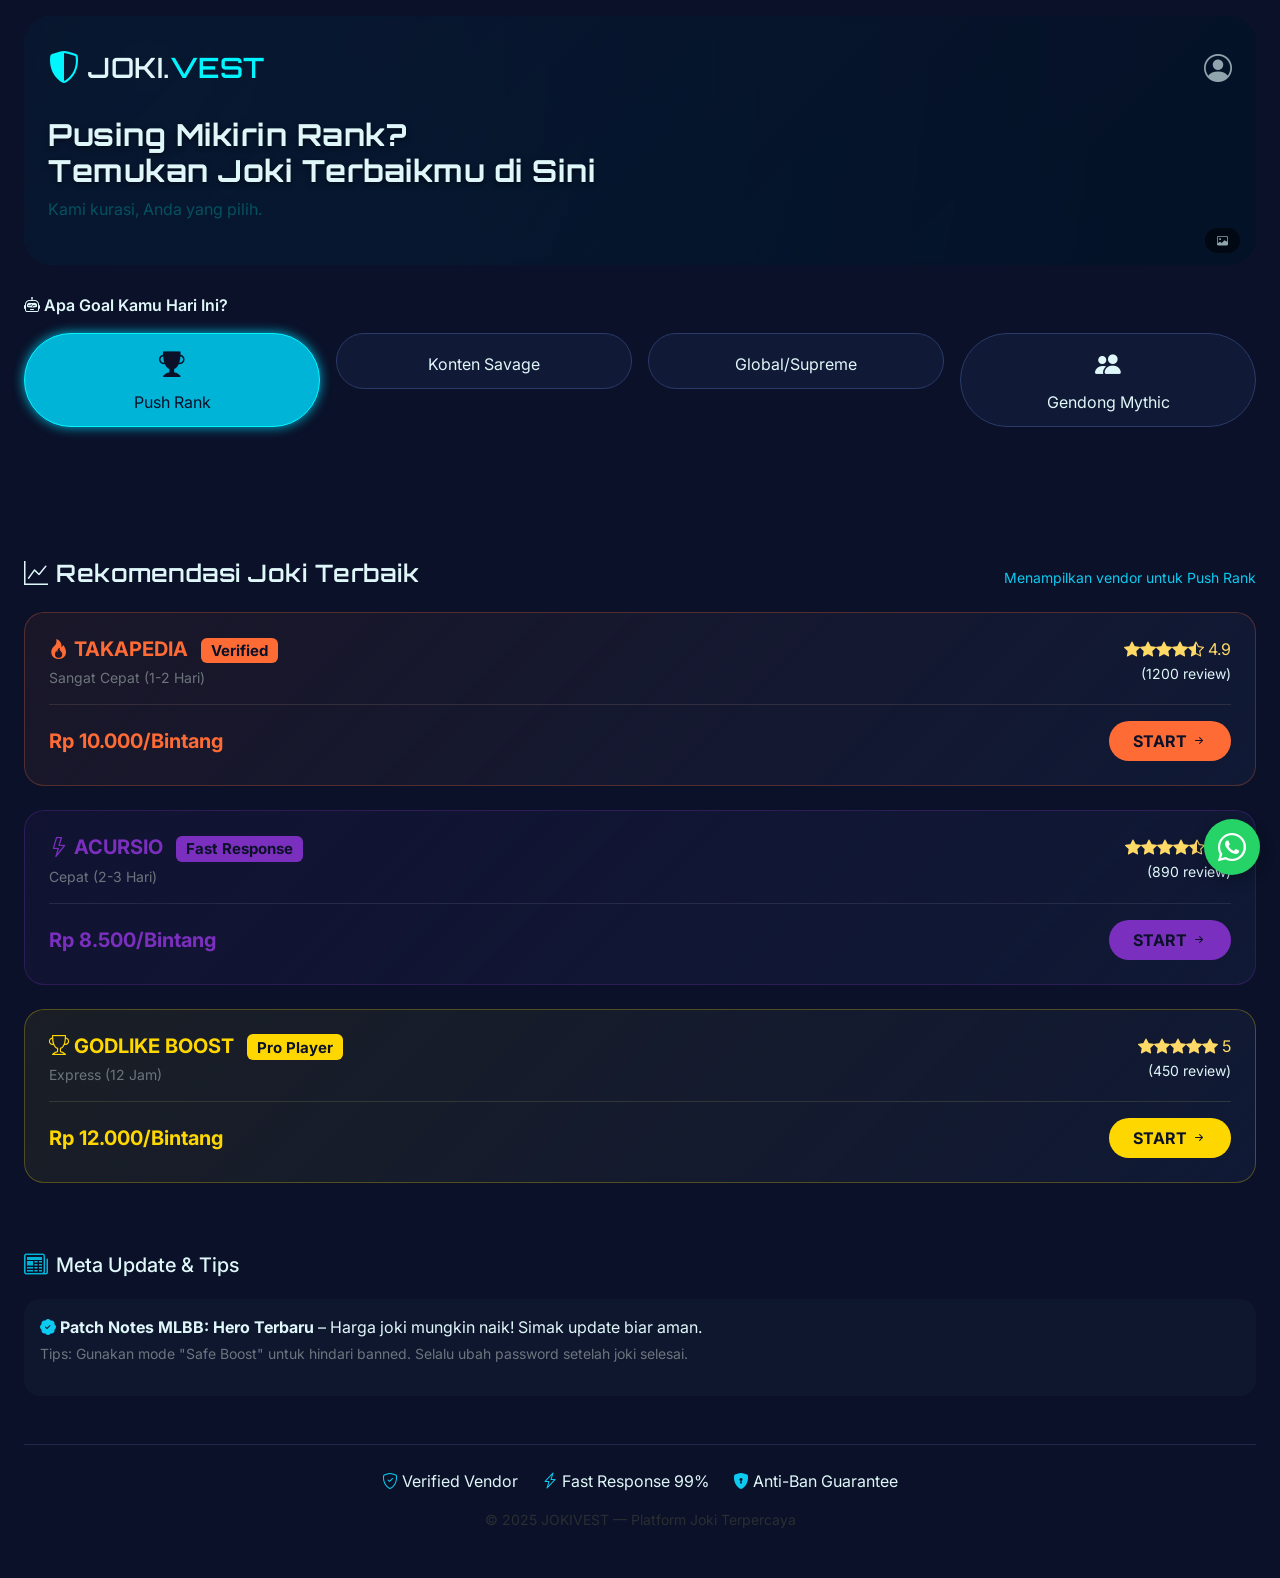
==== commit 9bcb6cac: "Update index.html" ====
--- a/index.html
+++ b/index.html
@@ -10,7 +10,7 @@
   <meta name="theme-color" content="#0A1128" />
   <meta name="description" content="Platform joki Mobile Legends terpercaya untuk rank boost, savage, dan gendong Mythic">
   <link rel="manifest" href="manifest.json" />
-  <link rel="icons" type="image/png" href="data:image/svg+xml,%3Csvg xmlns='http://www.w3.org/2000/svg' viewBox='0 0 100 100'%3E%3Crect width='100' height='100' fill='%2300B4D8'/%3E%3Ctext x='50' y='67' font-size='50' text-anchor='middle' fill='%230A1128' font-weight='bold'%3EJV%3C/text%3E%3C/svg%3E">
+  <link rel="icon" type="image/png" href="data:image/svg+xml,%3Csvg xmlns='http://www.w3.org/2000/svg' viewBox='0 0 100 100'%3E%3Crect width='100' height='100' fill='%2300B4D8'/%3E%3Ctext x='50' y='67' font-size='50' text-anchor='middle' fill='%230A1128' font-weight='bold'%3EJV%3C/text%3E%3C/svg%3E">
   <link rel="apple-touch-icon" href="data:image/svg+xml,%3Csvg xmlns='http://www.w3.org/2000/svg' viewBox='0 0 100 100'%3E%3Crect width='100' height='100' fill='%2300B4D8'/%3E%3Ctext x='50' y='67' font-size='50' text-anchor='middle' fill='%230A1128' font-weight='bold'%3EJV%3C/text%3E%3C/svg%3E">
   <title>JOKIVEST - Platform Joki Mobile Legends</title>
   
@@ -65,7 +65,6 @@
     .vendor-card:hover {
       transform: translateY(-4px);
       box-shadow: 0 15px 30px rgba(0,0,0,0.4);
-      border-color: #00B4D8;
     }
 
     /* Category pills */
@@ -175,6 +174,19 @@
       color: #000;
     }
 
+    .btn-start {
+      border: none;
+      color: #0A1128;
+      font-weight: 700;
+      border-radius: 40px;
+      transition: 0.2s;
+      padding: 8px 24px;
+    }
+    .btn-start:hover {
+      transform: scale(1.05);
+      box-shadow: 0 0 20px rgba(255,255,255,0.2);
+    }
+
     .btn-outline-neon {
       background: transparent;
       border: 2px solid #00B4D8;
@@ -310,12 +322,143 @@
       0% { transform: rotate(0deg); }
       100% { transform: rotate(360deg); }
     }
+
+    /* Vendor Detail Pages - Masing-masing unik */
+    .vendor-detail-page {
+      display: none;
+      animation: fadeSlideUp 0.3s ease-out;
+      padding-bottom: 80px;
+    }
+    .vendor-detail-page.active {
+      display: block;
+    }
+
+    /* Home page */
+    .home-page {
+      display: block;
+    }
+    .home-page.hidden {
+      display: none;
+    }
+
+    /* Package Cards */
+    .package-card {
+      border-radius: 16px;
+      padding: 16px;
+      margin-bottom: 12px;
+      transition: all 0.3s;
+      cursor: pointer;
+      border: 1px solid rgba(255,255,255,0.05);
+    }
+    .package-card:hover {
+      transform: translateX(8px);
+    }
+    .package-card .package-price {
+      font-size: 1.4rem;
+      font-weight: 700;
+    }
+    .package-card .package-name {
+      font-weight: 600;
+      font-size: 1.1rem;
+    }
+    .package-card .package-desc {
+      font-size: 0.85rem;
+      opacity: 0.7;
+    }
+    .package-card .order-btn-small {
+      padding: 4px 16px;
+      border-radius: 30px;
+      border: none;
+      font-weight: 600;
+      font-size: 0.85rem;
+      transition: 0.2s;
+    }
+    .package-card .order-btn-small:hover {
+      transform: scale(1.05);
+    }
+
+    /* Header Vendor Detail */
+    .vendor-detail-header {
+      padding: 30px 20px;
+      border-radius: 20px;
+      margin-bottom: 20px;
+      position: relative;
+      overflow: hidden;
+    }
+    .vendor-detail-header::before {
+      content: '';
+      position: absolute;
+      top: 0;
+      left: 0;
+      right: 0;
+      bottom: 0;
+      background: rgba(0,0,0,0.3);
+      z-index: 0;
+    }
+    .vendor-detail-header > * {
+      position: relative;
+      z-index: 1;
+    }
+    .vendor-detail-header .back-btn {
+      background: rgba(255,255,255,0.2);
+      backdrop-filter: blur(10px);
+      border: none;
+      color: white;
+      padding: 8px 16px;
+      border-radius: 30px;
+      font-weight: 600;
+      transition: 0.2s;
+    }
+    .vendor-detail-header .back-btn:hover {
+      background: rgba(255,255,255,0.3);
+    }
+
+    /* Stats */
+    .vendor-stat {
+      background: rgba(255,255,255,0.1);
+      backdrop-filter: blur(10px);
+      border-radius: 16px;
+      padding: 16px;
+      text-align: center;
+    }
+    .vendor-stat .value {
+      font-size: 1.8rem;
+      font-weight: 700;
+    }
+    .vendor-stat .label {
+      font-size: 0.8rem;
+      opacity: 0.8;
+    }
+
+    /* Badge khusus */
+    .vendor-badge {
+      display: inline-block;
+      padding: 4px 12px;
+      border-radius: 30px;
+      font-size: 0.75rem;
+      font-weight: 600;
+    }
+
+    /* Animasi masuk */
+    @keyframes slideUp {
+      from {
+        opacity: 0;
+        transform: translateY(20px);
+      }
+      to {
+        opacity: 1;
+        transform: translateY(0);
+      }
+    }
+    .slide-up {
+      animation: slideUp 0.4s ease-out forwards;
+    }
   </style>
 </head>
 
 <body>
 
-  <!-- Page Loader untuk transisi -->
+  <!-- Page Loader -->
   <div id="pageLoader" class="page-loader">
     <div class="loader-spinner"></div>
   </div>
@@ -323,89 +466,397 @@
   <!-- Main App -->
   <div class="container-fluid px-3 px-md-4 py-3" id="appRoot">
     
-    <!-- Header dengan background spot kosong untuk gambar -->
-    <div class="hero-background-spot" id="heroBgSpot">
-      <div class="hero-overlay">
-        <div class="d-flex justify-content-between align-items-center">
-          <div class="d-flex align-items-center gap-2">
-            <i class="bi bi-shield-shaded fs-2" style="color:#00F5FF"></i>
-            <h1 class="fs-3 m-0 gaming-font">JOKI.<span style="color:#00F5FF">VEST</span></h1>
-          </div>
-          <div>
-            <i class="bi bi-person-circle fs-3" style="color:#90A4AE" id="profileBtn" role="button"></i>
-          </div>
-        </div>
-        
-        <div class="mt-3 mt-md-4 text-center text-md-start" data-aos="fade-up">
-          <h2 class="fw-bold" style="font-size:1.9rem; text-shadow: 0 2px 5px rgba(0,0,0,0.5);">Pusing Mikirin Rank? <br> Temukan Joki Terbaikmu di Sini</h2>
-          <p class="text-info-emphasis" style="color:#B3E5FC">Kami kurasi, Anda yang pilih.</p>
-        </div>
-      </div>
-      <div class="bg-hint"><i class="bi bi-image"></i> </div>
+    <!-- HOME PAGE -->
+    <div id="homePage" class="home-page">
+      <!-- Header -->
+      <div class="hero-background-spot" id="heroBgSpot">
+        <div class="hero-overlay">
+          <div class="d-flex justify-content-between align-items-center">
+            <div class="d-flex align-items-center gap-2">
+              <i class="bi bi-shield-shaded fs-2" style="color:#00F5FF"></i>
+              <h1 class="fs-3 m-0 gaming-font">JOKI.<span style="color:#00F5FF">VEST</span></h1>
+            </div>
+            <div>
+              <i class="bi bi-person-circle fs-3" style="color:#90A4AE" id="profileBtn" role="button"></i>
+            </div>
+          </div>
+          <div class="mt-3 mt-md-4 text-center text-md-start">
+            <h2 class="fw-bold" style="font-size:1.9rem; text-shadow: 0 2px 5px rgba(0,0,0,0.5);">Pusing Mikirin Rank? <br> Temukan Joki Terbaikmu di Sini</h2>
+            <p class="text-info-emphasis" style="color:#B3E5FC">Kami kurasi, Anda yang pilih.</p>
+          </div>
+        </div>
+        <div class="bg-hint"><i class="bi bi-image"></i> </div>
+      </div>
+
+      <!-- Smart Filter Widget -->
+      <div class="mb-5">
+        <label class="fw-semibold mb-3"><i class="bi bi-robot"></i> Apa Goal Kamu Hari Ini?</label>
+        <div class="row g-3" id="categoryContainer">
+          <div class="col-6 col-md-3">
+            <div class="category-pill" data-category="rank">
+              <i class="bi bi-trophy-fill"></i>
+              <span>Push Rank</span>
+            </div>
+          </div>
+          <div class="col-6 col-md-3">
+            <div class="category-pill" data-category="savage">
+              <i class="bi bi-sword"></i>
+              <span>Konten Savage</span>
+            </div>
+          </div>
+          <div class="col-6 col-md-3">
+            <div class="category-pill" data-category="global">
+              <i class="bi bi-crown-fill"></i>
+              <span>Global/Supreme</span>
+            </div>
+          </div>
+          <div class="col-6 col-md-3">
+            <div class="category-pill" data-category="gendong">
+              <i class="bi bi-people-fill"></i>
+              <span>Gendong Mythic</span>
+            </div>
+          </div>
+        </div>
+        <div class="text-center mt-4" id="floatingBtnContainer" style="min-height: 60px;"></div>
+      </div>
+
+      <!-- Rekomendasi Vendor -->
+      <div id="vendorSection">
+        <div class="d-flex justify-content-between align-items-center mb-3 flex-wrap">
+          <h4 class="gaming-font"><i class="bi bi-graph-up"></i> Rekomendasi Joki Terbaik</h4>
+          <small class="text-info" id="selectedCatLabel">Pilih kategori di atas</small>
+        </div>
+        <div id="vendorList" class="row g-4"></div>
+      </div>
+
+      <!-- Blog -->
+      <div class="mt-5 pt-3">
+        <div class="d-flex align-items-center gap-2 mb-3">
+          <i class="bi bi-newspaper fs-4" style="color:#00B4D8"></i>
+          <h5 class="m-0">Meta Update & Tips</h5>
+        </div>
+        <div class="bg-dark p-3 rounded-4" style="background:#0F172F!important">
+          <p class="mb-1"><i class="bi bi-patch-check-fill text-info"></i> <strong>Patch Notes MLBB: Hero Terbaru</strong> – Harga joki mungkin naik! Simak update biar aman.</p>
+          <p class="small text-secondary">Tips: Gunakan mode "Safe Boost" untuk hindari banned. Selalu ubah password setelah joki selesai.</p>
+        </div>
+      </div>
+
+      <!-- Footer -->
+      <footer class="mt-5 pt-4 pb-3 text-center">
+        <div class="d-flex justify-content-center gap-4 flex-wrap">
+          <span><i class="bi bi-shield-check text-info"></i> Verified Vendor</span>
+          <span><i class="bi bi-lightning-charge text-info"></i> Fast Response 99%</span>
+          <span><i class="bi bi-shield-lock-fill text-info"></i> Anti-Ban Guarantee</span>
+        </div>
+        <p class="text-secondary-emphasis mt-3 small">&copy; 2025 JOKIVEST — Platform Joki Terpercaya</p>
+      </footer>
     </div>
 
-    <!-- Smart Filter Widget -->
-    <div class="mb-5" data-aos="fade-up" data-aos-delay="50">
-      <label class="fw-semibold mb-3"><i class="bi bi-robot"></i> Apa Goal Kamu Hari Ini?</label>
-      <div class="row g-3" id="categoryContainer">
-        <div class="col-6 col-md-3">
-          <div class="category-pill" data-category="rank">
-            <i class="bi bi-trophy-fill"></i>
-            <span>Push Rank</span>
-          </div>
-        </div>
-        <div class="col-6 col-md-3">
-          <div class="category-pill" data-category="savage">
-            <i class="bi bi-sword"></i>
-            <span>Konten Savage</span>
-          </div>
-        </div>
-        <div class="col-6 col-md-3">
-          <div class="category-pill" data-category="global">
-            <i class="bi bi-crown-fill"></i>
-            <span>Global/Supreme</span>
-          </div>
-        </div>
-        <div class="col-6 col-md-3">
-          <div class="category-pill" data-category="gendong">
-            <i class="bi bi-people-fill"></i>
-            <span>Gendong Mythic</span>
-          </div>
-        </div>
-      </div>
-      <div class="text-center mt-4" id="floatingBtnContainer" style="min-height: 60px;"></div>
+    <!-- ============================================================ -->
+    <!-- VENDOR DETAIL PAGES (Masing-masing unik) -->
+    <!-- ============================================================ -->
+
+    <!-- 1. TAKAPEDIA -->
+    <div id="vendor-takapedia" class="vendor-detail-page">
+      <div class="vendor-detail-header" style="background: linear-gradient(135deg, #FF6B3522 0%, #1a0e08 100%); border: 1px solid #FF6B3544;">
+        <button class="back-btn" onclick="closeVendorDetail()">
+          <i class="bi bi-arrow-left"></i> Kembali
+        </button>
+        <div class="text-center mt-3">
+          <div class="d-flex align-items-center justify-content-center gap-3">
+            <i class="bi bi-fire fs-1" style="color:#FF6B35"></i>
+            <h2 class="gaming-font mb-0" style="color:#FF6B35">TAKAPEDIA</h2>
+          </div>
+          <p class="mb-0" style="opacity:0.8;">🔥 Verified • Top Rated</p>
+        </div>
+      </div>
+
+      <div class="row g-3 mb-4">
+        <div class="col-4"><div class="vendor-stat"><div class="value" style="color:#FF6B35">⭐ 4.9</div><div class="label">Rating</div></div></div>
+        <div class="col-4"><div class="vendor-stat"><div class="value" style="color:#FF6B35">1.200</div><div class="label">Review</div></div></div>
+        <div class="col-4"><div class="vendor-stat"><div class="value" style="color:#FF6B35">🛡️ 100%</div><div class="label">Trust Meter</div></div></div>
+      </div>
+
+      <div class="mb-4">
+        <h5 class="gaming-font mb-3" style="color:#FF6B35"><i class="bi bi-box-seam"></i> Paket Joki TAKAPEDIA</h5>
+        <div id="packages-takapedia"></div>
+      </div>
+
+      <div class="bg-dark p-4 rounded-4 mb-4" style="background:#0F172F!important">
+        <div class="row g-3">
+          <div class="col-6"><div class="text-secondary">Garansi</div><div class="fw-bold" style="color:#FF6B35">Anti-Ban + Garansi 100%</div></div>
+          <div class="col-6"><div class="text-secondary">Kecepatan</div><div class="fw-bold" style="color:#FF6B35">Sangat Cepat (1-2 Hari)</div></div>
+        </div>
+      </div>
+
+      <div class="d-grid gap-3">
+        <button class="btn py-3 fs-5" style="background:#FF6B35; color:#0A1128; border:none; border-radius:40px; font-weight:700;" onclick="orderVendor('TAKAPEDIA', 'https://wa.me/628123456789?text=Halo%20saya%20dari%20JOKIVEST%2C%20ingin%20order%20joki%20TAKAPEDIA')">
+          <i class="bi bi-whatsapp"></i> Order Sekarang
+        </button>
+        <button class="btn btn-outline-neon py-2" onclick="consultVendor()">
+          <i class="bi bi-chat-dots"></i> Konsultasi
+        </button>
+      </div>
     </div>
 
-    <!-- Rekomendasi Vendor + Price Comparison Section -->
-    <div id="vendorSection">
-      <div class="d-flex justify-content-between align-items-center mb-3 flex-wrap">
-        <h4 class="gaming-font"><i class="bi bi-graph-up"></i> Rekomendasi Joki Terbaik</h4>
-        <small class="text-info" id="selectedCatLabel">Pilih kategori di atas</small>
-      </div>
-      <div id="vendorList" class="row g-4"></div>
+    <!-- 2. ACURSIO -->
+    <div id="vendor-acursio" class="vendor-detail-page">
+      <div class="vendor-detail-header" style="background: linear-gradient(135deg, #7B2FBE22 0%, #12081a 100%); border: 1px solid #7B2FBE44;">
+        <button class="back-btn" onclick="closeVendorDetail()">
+          <i class="bi bi-arrow-left"></i> Kembali
+        </button>
+        <div class="text-center mt-3">
+          <div class="d-flex align-items-center justify-content-center gap-3">
+            <i class="bi bi-lightning fs-1" style="color:#7B2FBE"></i>
+            <h2 class="gaming-font mb-0" style="color:#7B2FBE">ACURSIO</h2>
+          </div>
+          <p class="mb-0" style="opacity:0.8;">⚡ Fast Response • Terpercaya</p>
+        </div>
+      </div>
+
+      <div class="row g-3 mb-4">
+        <div class="col-4"><div class="vendor-stat"><div class="value" style="color:#7B2FBE">⭐ 4.7</div><div class="label">Rating</div></div></div>
+        <div class="col-4"><div class="vendor-stat"><div class="value" style="color:#7B2FBE">890</div><div class="label">Review</div></div></div>
+        <div class="col-4"><div class="vendor-stat"><div class="value" style="color:#7B2FBE">✅ 90%</div><div class="label">Trust Meter</div></div></div>
+      </div>
+
+      <div class="mb-4">
+        <h5 class="gaming-font mb-3" style="color:#7B2FBE"><i class="bi bi-box-seam"></i> Paket Joki ACURSIO</h5>
+        <div id="packages-acursio"></div>
+      </div>
+
+      <div class="bg-dark p-4 rounded-4 mb-4" style="background:#0F172F!important">
+        <div class="row g-3">
+          <div class="col-6"><div class="text-secondary">Garansi</div><div class="fw-bold" style="color:#7B2FBE">Winrate 90%</div></div>
+          <div class="col-6"><div class="text-secondary">Kecepatan</div><div class="fw-bold" style="color:#7B2FBE">Cepat (2-3 Hari)</div></div>
+        </div>
+      </div>
+
+      <div class="d-grid gap-3">
+        <button class="btn py-3 fs-5" style="background:#7B2FBE; color:white; border:none; border-radius:40px; font-weight:700;" onclick="orderVendor('ACURSIO', 'https://wa.me/628987654321?text=Halo%20saya%20dari%20JOKIVEST%2C%20order%20ACURSIO')">
+          <i class="bi bi-whatsapp"></i> Order Sekarang
+        </button>
+        <button class="btn btn-outline-neon py-2" onclick="consultVendor()">
+          <i class="bi bi-chat-dots"></i> Konsultasi
+        </button>
+      </div>
     </div>
 
-    <!-- Blog / Update Meta Ringan -->
-    <div class="mt-5 pt-3" data-aos="fade-up">
-      <div class="d-flex align-items-center gap-2 mb-3">
-        <i class="bi bi-newspaper fs-4" style="color:#00B4D8"></i>
-        <h5 class="m-0">Meta Update & Tips</h5>
-      </div>
-      <div class="bg-dark p-3 rounded-4" style="background:#0F172F!important">
-        <p class="mb-1"><i class="bi bi-patch-check-fill text-info"></i> <strong>Patch Notes MLBB: Hero Terbaru</strong> – Harga joki mungkin naik! Simak update biar aman.</p>
-        <p class="small text-secondary">Tips: Gunakan mode "Safe Boost" untuk hindari banned. Selalu ubah password setelah joki selesai.</p>
+    <!-- 3. GODLIKE BOOST -->
+    <div id="vendor-godlike" class="vendor-detail-page">
+      <div class="vendor-detail-header" style="background: linear-gradient(135deg, #FFD70022 0%, #1a1400 100%); border: 1px solid #FFD70044;">
+        <button class="back-btn" onclick="closeVendorDetail()">
+          <i class="bi bi-arrow-left"></i> Kembali
+        </button>
+        <div class="text-center mt-3">
+          <div class="d-flex align-items-center justify-content-center gap-3">
+            <i class="bi bi-trophy fs-1" style="color:#FFD700"></i>
+            <h2 class="gaming-font mb-0" style="color:#FFD700">GODLIKE BOOST</h2>
+          </div>
+          <p class="mb-0" style="opacity:0.8;">🏆 Pro Player • Elite</p>
+        </div>
+      </div>
+
+      <div class="row g-3 mb-4">
+        <div class="col-4"><div class="vendor-stat"><div class="value" style="color:#FFD700">⭐ 5.0</div><div class="label">Rating</div></div></div>
+        <div class="col-4"><div class="vendor-stat"><div class="value" style="color:#FFD700">450</div><div class="label">Review</div></div></div>
+        <div class="col-4"><div class="vendor-stat"><div class="value" style="color:#FFD700">🌟 100%</div><div class="label">Trust Meter</div></div></div>
+      </div>
+
+      <div class="mb-4">
+        <h5 class="gaming-font mb-3" style="color:#FFD700"><i class="bi bi-box-seam"></i> Paket Joki GODLIKE</h5>
+        <div id="packages-godlike"></div>
+      </div>
+
+      <div class="bg-dark p-4 rounded-4 mb-4" style="background:#0F172F!important">
+        <div class="row g-3">
+          <div class="col-6"><div class="text-secondary">Garansi</div><div class="fw-bold" style="color:#FFD700">Live Streaming</div></div>
+          <div class="col-6"><div class="text-secondary">Kecepatan</div><div class="fw-bold" style="color:#FFD700">Express (12 Jam)</div></div>
+        </div>
+      </div>
+
+      <div class="d-grid gap-3">
+        <button class="btn py-3 fs-5" style="background:#FFD700; color:#0A1128; border:none; border-radius:40px; font-weight:700;" onclick="orderVendor('GODLIKE BOOST', 'https://wa.me/628555123456?text=Halo%20saya%20dari%20JOKIVEST%2C%20butuh%20boost%20GODLIKE')">
+          <i class="bi bi-whatsapp"></i> Order Sekarang
+        </button>
+        <button class="btn btn-outline-neon py-2" onclick="consultVendor()">
+          <i class="bi bi-chat-dots"></i> Konsultasi
+        </button>
       </div>
     </div>
 
-    <!-- Footer dengan trust-meter -->
-    <footer class="mt-5 pt-4 pb-3 text-center">
-      <div class="d-flex justify-content-center gap-4 flex-wrap">
-        <span><i class="bi bi-shield-check text-info"></i> Verified Vendor</span>
-        <span><i class="bi bi-lightning-charge text-info"></i> Fast Response 99%</span>
-        <span><i class="bi bi-shield-lock-fill text-info"></i> Anti-Ban Guarantee</span>
-      </div>
-      <p class="text-secondary-emphasis mt-3 small">&copy; 2025 JOKIVEST — Platform Joki Terpercaya</p>
-    </footer>
+    <!-- 4. SAVAGE MASTER -->
+    <div id="vendor-savagemaster" class="vendor-detail-page">
+      <div class="vendor-detail-header" style="background: linear-gradient(135deg, #E74C3C22 0%, #1a0806 100%); border: 1px solid #E74C3C44;">
+        <button class="back-btn" onclick="closeVendorDetail()">
+          <i class="bi bi-arrow-left"></i> Kembali
+        </button>
+        <div class="text-center mt-3">
+          <div class="d-flex align-items-center justify-content-center gap-3">
+            <i class="bi bi-sword fs-1" style="color:#E74C3C"></i>
+            <h2 class="gaming-font mb-0" style="color:#E74C3C">SAVAGE MASTER</h2>
+          </div>
+          <p class="mb-0" style="opacity:0.8;">⚔️ Savage Specialist</p>
+        </div>
+      </div>
+
+      <div class="row g-3 mb-4">
+        <div class="col-4"><div class="vendor-stat"><div class="value" style="color:#E74C3C">⭐ 4.8</div><div class="label">Rating</div></div></div>
+        <div class="col-4"><div class="vendor-stat"><div class="value" style="color:#E74C3C">340</div><div class="label">Review</div></div></div>
+        <div class="col-4"><div class="vendor-stat"><div class="value" style="color:#E74C3C">🎯 100%</div><div class="label">Trust Meter</div></div></div>
+      </div>
+
+      <div class="mb-4">
+        <h5 class="gaming-font mb-3" style="color:#E74C3C"><i class="bi bi-box-seam"></i> Paket Savage</h5>
+        <div id="packages-savagemaster"></div>
+      </div>
+
+      <div class="bg-dark p-4 rounded-4 mb-4" style="background:#0F172F!important">
+        <div class="row g-3">
+          <div class="col-6"><div class="text-secondary">Garansi</div><div class="fw-bold" style="color:#E74C3C">Video Replay</div></div>
+          <div class="col-6"><div class="text-secondary">Kecepatan</div><div class="fw-bold" style="color:#E74C3C">1 Hari jadi</div></div>
+        </div>
+      </div>
+
+      <div class="d-grid gap-3">
+        <button class="btn py-3 fs-5" style="background:#E74C3C; color:white; border:none; border-radius:40px; font-weight:700;" onclick="orderVendor('SAVAGE MASTER', 'https://wa.me/628111222333?text=Halo%20JOKIVEST%2C%20pesan%20joki%20SAVAGE%20MASTER')">
+          <i class="bi bi-whatsapp"></i> Order Sekarang
+        </button>
+        <button class="btn btn-outline-neon py-2" onclick="consultVendor()">
+          <i class="bi bi-chat-dots"></i> Konsultasi
+        </button>
+      </div>
+    </div>
+
+    <!-- 5. GOLD LANE ID -->
+    <div id="vendor-goldlane" class="vendor-detail-page">
+      <div class="vendor-detail-header" style="background: linear-gradient(135deg, #F39C1222 0%, #1a0e00 100%); border: 1px solid #F39C1244;">
+        <button class="back-btn" onclick="closeVendorDetail()">
+          <i class="bi bi-arrow-left"></i> Kembali
+        </button>
+        <div class="text-center mt-3">
+          <div class="d-flex align-items-center justify-content-center gap-3">
+            <i class="bi bi-arrow-right-circle fs-1" style="color:#F39C12"></i>
+            <h2 class="gaming-font mb-0" style="color:#F39C12">GOLD LANE ID</h2>
+          </div>
+          <p class="mb-0" style="opacity:0.8;">🎯 MM Main • Manual</p>
+        </div>
+      </div>
+
+      <div class="row g-3 mb-4">
+        <div class="col-4"><div class="vendor-stat"><div class="value" style="color:#F39C12">⭐ 4.6</div><div class="label">Rating</div></div></div>
+        <div class="col-4"><div class="vendor-stat"><div class="value" style="color:#F39C12">210</div><div class="label">Review</div></div></div>
+        <div class="col-4"><div class="vendor-stat"><div class="value" style="color:#F39C12">✅ 85%</div><div class="label">Trust Meter</div></div></div>
+      </div>
+
+      <div class="mb-4">
+        <h5 class="gaming-font mb-3" style="color:#F39C12"><i class="bi bi-box-seam"></i> Paket Savage</h5>
+        <div id="packages-goldlane"></div>
+      </div>
+
+      <div class="bg-dark p-4 rounded-4 mb-4" style="background:#0F172F!important">
+        <div class="row g-3">
+          <div class="col-6"><div class="text-secondary">Garansi</div><div class="fw-bold" style="color:#F39C12">Manual</div></div>
+          <div class="col-6"><div class="text-secondary">Kecepatan</div><div class="fw-bold" style="color:#F39C12">Cepat (Sameday)</div></div>
+        </div>
+      </div>
+
+      <div class="d-grid gap-3">
+        <button class="btn py-3 fs-5" style="background:#F39C12; color:#0A1128; border:none; border-radius:40px; font-weight:700;" onclick="orderVendor('GOLD LANE ID', 'https://wa.me/628444555666?text=Order%20Savage%20via%20GOLD%20LANE%20ID')">
+          <i class="bi bi-whatsapp"></i> Order Sekarang
+        </button>
+        <button class="btn btn-outline-neon py-2" onclick="consultVendor()">
+          <i class="bi bi-chat-dots"></i> Konsultasi
+        </button>
+      </div>
+    </div>
+
+    <!-- 6. SUPREME HUNTER -->
+    <div id="vendor-supreme" class="vendor-detail-page">
+      <div class="vendor-detail-header" style="background: linear-gradient(135deg, #00CED122 0%, #001a1a 100%); border: 1px solid #00CED144;">
+        <button class="back-btn" onclick="closeVendorDetail()">
+          <i class="bi bi-arrow-left"></i> Kembali
+        </button>
+        <div class="text-center mt-3">
+          <div class="d-flex align-items-center justify-content-center gap-3">
+            <i class="bi bi-crown fs-1" style="color:#00CED1"></i>
+            <h2 class="gaming-font mb-0" style="color:#00CED1">SUPREME HUNTER</h2>
+          </div>
+          <p class="mb-0" style="opacity:0.8;">👑 Global Top • Supreme</p>
+        </div>
+      </div>
+
+      <div class="row g-3 mb-4">
+        <div class="col-4"><div class="vendor-stat"><div class="value" style="color:#00CED1">⭐ 4.95</div><div class="label">Rating</div></div></div>
+        <div class="col-4"><div class="vendor-stat"><div class="value" style="color:#00CED1">602</div><div class="label">Review</div></div></div>
+        <div class="col-4"><div class="vendor-stat"><div class="value" style="color:#00CED1">🏅 100%</div><div class="label">Trust Meter</div></div></div>
+      </div>
+
+      <div class="mb-4">
+        <h5 class="gaming-font mb-3" style="color:#00CED1"><i class="bi bi-box-seam"></i> Paket Global</h5>
+        <div id="packages-supreme"></div>
+      </div>
+
+      <div class="bg-dark p-4 rounded-4 mb-4" style="background:#0F172F!important">
+        <div class="row g-3">
+          <div class="col-6"><div class="text-secondary">Garansi</div><div class="fw-bold" style="color:#00CED1">Supreme Rank</div></div>
+          <div class="col-6"><div class="text-secondary">Kecepatan</div><div class="fw-bold" style="color:#00CED1">Prioritas Tinggi</div></div>
+        </div>
+      </div>
+
+      <div class="d-grid gap-3">
+        <button class="btn py-3 fs-5" style="background:#00CED1; color:#0A1128; border:none; border-radius:40px; font-weight:700;" onclick="orderVendor('SUPREME HUNTER', 'https://wa.me/628777888999?text=JOKIVEST%20Global%20Supreme')">
+          <i class="bi bi-whatsapp"></i> Order Sekarang
+        </button>
+        <button class="btn btn-outline-neon py-2" onclick="consultVendor()">
+          <i class="bi bi-chat-dots"></i> Konsultasi
+        </button>
+      </div>
+    </div>
+
+    <!-- 7. MYTHIC CARRIER -->
+    <div id="vendor-mythic" class="vendor-detail-page">
+      <div class="vendor-detail-header" style="background: linear-gradient(135deg, #2ECC7122 0%, #001a0a 100%); border: 1px solid #2ECC7144;">
+        <button class="back-btn" onclick="closeVendorDetail()">
+          <i class="bi bi-arrow-left"></i> Kembali
+        </button>
+        <div class="text-center mt-3">
+          <div class="d-flex align-items-center justify-content-center gap-3">
+            <i class="bi bi-people fs-1" style="color:#2ECC71"></i>
+            <h2 class="gaming-font mb-0" style="color:#2ECC71">MYTHIC CARRIER</h2>
+          </div>
+          <p class="mb-0" style="opacity:0.8;">👥 Gendong Jago • Win 90%</p>
+        </div>
+      </div>
+
+      <div class="row g-3 mb-4">
+        <div class="col-4"><div class="vendor-stat"><div class="value" style="color:#2ECC71">⭐ 4.85</div><div class="label">Rating</div></div></div>
+        <div class="col-4"><div class="vendor-stat"><div class="value" style="color:#2ECC71">1.100</div><div class="label">Review</div></div></div>
+        <div class="col-4"><div class="vendor-stat"><div class="value" style="color:#2ECC71">🎮 90%</div><div class="label">Trust Meter</div></div></div>
+      </div>
+
+      <div class="mb-4">
+        <h5 class="gaming-font mb-3" style="color:#2ECC71"><i class="bi bi-box-seam"></i> Paket Gendong</h5>
+        <div id="packages-mythic"></div>
+      </div>
+
+      <div class="bg-dark p-4 rounded-4 mb-4" style="background:#0F172F!important">
+        <div class="row g-3">
+          <div class="col-6"><div class="text-secondary">Garansi</div><div class="fw-bold" style="color:#2ECC71">Win 90%</div></div>
+          <div class="col-6"><div class="text-secondary">Kecepatan</div><div class="fw-bold" style="color:#2ECC71">Siap Mabar</div></div>
+        </div>
+      </div>
+
+      <div class="d-grid gap-3">
+        <button class="btn py-3 fs-5" style="background:#2ECC71; color:#0A1128; border:none; border-radius:40px; font-weight:700;" onclick="orderVendor('MYTHIC CARRIER', 'https://wa.me/628666777888?text=Halo%20saya%20ingin%20gendong%20Mythic')">
+          <i class="bi bi-whatsapp"></i> Order Sekarang
+        </button>
+        <button class="btn btn-outline-neon py-2" onclick="consultVendor()">
+          <i class="bi bi-chat-dots"></i> Konsultasi
+        </button>
+      </div>
+    </div>
+
   </div>
 
   <!-- Floating WhatsApp FAB -->
@@ -415,55 +866,99 @@
   <div id="toastMsg" class="custom-toast">✅ Tersalin! Hubungi vendor via WA</div>
 
   <script>
-    // ======================== DATA VENDOR (aggregator) =======================
-    const vendorsDB = {
-      rank: [
-        { id: 1, name: "TAKAPEDIA", tag: "Verified", pricePerStar: 10000, speed: "Sangat Cepat (1-2 Hari)", rating: 4.9, reviewCount: 1200, guarantee: "Anti-Ban + Garansi", waLink: "https://wa.me/628123456789?text=Halo%20saya%20dari%20JOKIVEST%2C%20ingin%20order%20joki%20kategori%20Push%20Rank" },
-        { id: 2, name: "ACURSIO", tag: "Fast Response", pricePerStar: 8500, speed: "Cepat (2-3 Hari)", rating: 4.7, reviewCount: 890, guarantee: "Winrate 90%", waLink: "https://wa.me/628987654321?text=Halo%20saya%20dari%20JOKIVEST%2C%20order%20Push%20Rank" },
-        { id: 3, name: "GODLIKE BOOST", tag: "Pro Player", pricePerStar: 12000, speed: "Express (12 Jam)", rating: 5.0, reviewCount: 450, guarantee: "Live Streaming", waLink: "https://wa.me/628555123456?text=Halo%20saya%20dari%20JOKIVEST%2C%20butuh%20boost%20cepat" }
+    // ======================== DATA VENDOR =======================
+    const vendorPackages = {
+      'takapedia': [
+        { name: "Rank Boost Basic", price: "Rp 10.000", desc: "1-2 Bintang / Cepat" },
+        { name: "Rank Boost Pro", price: "Rp 45.000", desc: "5-10 Bintang / Express" },
+        { name: "Rank Boost Premium", price: "Rp 85.000", desc: "15-20 Bintang / Prioritas" },
+        { name: "Mythic Boost", price: "Rp 150.000", desc: "Mythic V - Mythic III" },
+        { name: "Glory Boost", price: "Rp 250.000", desc: "Mythic Glory 100+ pts" }
       ],
-      savage: [
-        { id: 4, name: "SAVAGE MASTER", tag: "Savage Specialist", pricePerSavage: 250000, speed: "1 Hari jadi", rating: 4.8, reviewCount: 340, guarantee: "Video Replay", waLink: "https://wa.me/628111222333?text=Halo%20JOKIVEST%2C%20pesan%20joki%20Konten%20Savage" },
-        { id: 5, name: "GOLD LANE ID", tag: "MM Main", pricePerSavage: 210000, speed: "Cepat (Sameday)", rating: 4.6, reviewCount: 210, guarantee: "Manual", waLink: "https://wa.me/628444555666?text=Order%20Savage%20via%20JOKIVEST" }
+      'acursio': [
+        { name: "Economy Boost", price: "Rp 8.500", desc: "1 Bintang / Hemat" },
+        { name: "Standard Boost", price: "Rp 40.000", desc: "5 Bintang / Standar" },
+        { name: "Express Boost", price: "Rp 75.000", desc: "10-15 Bintang / Cepat" },
+        { name: "Mythic Special", price: "Rp 135.000", desc: "Mythic V - Mythic II" },
+        { name: "Glory Rush", price: "Rp 220.000", desc: "Mythic Glory 50+ pts" }
       ],
-      global: [
-        { id: 6, name: "SUPREME HUNTER", tag: "Global Top", pricePerStar: 25000, speed: "Prioritas Tinggi", rating: 4.95, reviewCount: 602, guarantee: "Supreme Rank", waLink: "https://wa.me/628777888999?text=JOKIVEST%20Global%20Supreme" }
+      'godlike': [
+        { name: "Quick Boost", price: "Rp 12.000", desc: "1 Bintang / Instan" },
+        { name: "Turbo Boost", price: "Rp 55.000", desc: "5 Bintang / Cepat" },
+        { name: "Ultra Boost", price: "Rp 100.000", desc: "10-15 Bintang / Express" },
+        { name: "Mythic Pro", price: "Rp 180.000", desc: "Mythic V - Mythic I" },
+        { name: "Glory Elite", price: "Rp 300.000", desc: "Mythic Glory 200+ pts" }
       ],
-      gendong: [
-        { id: 7, name: "MYTHIC CARRIER", tag: "Gendong Jago", pricePerGame: 35000, speed: "Siap Mabar", rating: 4.85, reviewCount: 1100, guarantee: "Win 90%", waLink: "https://wa.me/628666777888?text=Halo%20saya%20ingin%20gendong%20Mythic" },
+      'savagemaster': [
+        { name: "Savage 1x", price: "Rp 250.000", desc: "1 Savage / Replay Included" },
+        { name: "Savage 3x", price: "Rp 700.000", desc: "3 Savage / Bonus Replay" },
+        { name: "Savage 5x", price: "Rp 1.100.000", desc: "5 Savage / Full Package" },
+        { name: "Savage Montage", price: "Rp 1.500.000", desc: "10 Savage + Edit Video" }
+      ],
+      'goldlane': [
+        { name: "Savage Basic", price: "Rp 210.000", desc: "1 Savage / Manual" },
+        { name: "Savage Duo", price: "Rp 400.000", desc: "2 Savage / Cepat" },
+        { name: "Savage Pack", price: "Rp 950.000", desc: "5 Savage + Highlight" }
+      ],
+      'supreme': [
+        { name: "Global Points", price: "Rp 25.000", desc: "1 Supreme Point" },
+        { name: "Global 10pts", price: "Rp 230.000", desc: "10 Supreme Points" },
+        { name: "Global 25pts", price: "Rp 550.000", desc: "25 Supreme Points" },
+        { name: "Global 50pts", price: "Rp 1.000.000", desc: "50 Supreme Points" },
+        { name: "Global Top 100", price: "Rp 2.500.000", desc: "Push to Top 100 Global" }
+      ],
+      'mythic': [
+        { name: "Carry 1 Game", price: "Rp 35.000", desc: "1 Game / Win Guarantee" },
+        { name: "Carry 3 Game", price: "Rp 100.000", desc: "3 Game / Fast Response" },
+        { name: "Carry 5 Game", price: "Rp 160.000", desc: "5 Game / Bonus 1 Game" },
+        { name: "Carry 10 Game", price: "Rp 300.000", desc: "10 Game / Free Consultation" },
+        { name: "Mythic Carry", price: "Rp 500.000", desc: "Carry to Mythic / Full Service" }
       ]
     };
 
+    const vendorColors = {
+      'takapedia': '#FF6B35',
+      'acursio': '#7B2FBE',
+      'godlike': '#FFD700',
+      'savagemaster': '#E74C3C',
+      'goldlane': '#F39C12',
+      'supreme': '#00CED1',
+      'mythic': '#2ECC71'
+    };
+
+    const vendorWaLinks = {
+      'takapedia': 'https://wa.me/628123456789',
+      'acursio': 'https://wa.me/628987654321',
+      'godlike': 'https://wa.me/628555123456',
+      'savagemaster': 'https://wa.me/628111222333',
+      'goldlane': 'https://wa.me/628444555666',
+      'supreme': 'https://wa.me/628777888999',
+      'mythic': 'https://wa.me/628666777888'
+    };
+
+    const vendorNames = {
+      'takapedia': 'TAKAPEDIA',
+      'acursio': 'ACURSIO',
+      'godlike': 'GODLIKE BOOST',
+      'savagemaster': 'SAVAGE MASTER',
+      'goldlane': 'GOLD LANE ID',
+      'supreme': 'SUPREME HUNTER',
+      'mythic': 'MYTHIC CARRIER'
+    };
+
     let activeCategory = null;
-    let currentVendors = [];
-
     const vendorContainer = document.getElementById('vendorList');
     const floatingBtnContainer = document.getElementById('floatingBtnContainer');
     const selectedCatLabel = document.getElementById('selectedCatLabel');
     const categoryPills = document.querySelectorAll('.category-pill');
     const pageLoader = document.getElementById('pageLoader');
+    const homePage = document.getElementById('homePage');
 
     function showPageLoader() {
       pageLoader.classList.add('show');
     }
     function hidePageLoader() {
       pageLoader.classList.remove('show');
-    }
-
-    function getPriceLabel(vendor, cat) {
-      if(cat === 'rank') return `Rp ${vendor.pricePerStar.toLocaleString()} / Bintang`;
-      if(cat === 'savage') return `Rp ${vendor.pricePerSavage.toLocaleString()} / Savage`;
-      if(cat === 'global') return `Rp ${vendor.pricePerStar.toLocaleString()} / Bintang`;
-      if(cat === 'gendong') return `Rp ${vendor.pricePerGame.toLocaleString()} / Game`;
-      return 'Custom';
-    }
-
-    function showSkeleton() {
-      vendorContainer.innerHTML = `
-        <div class="col-12"><div class="skeleton-card"></div></div>
-        <div class="col-12"><div class="skeleton-card"></div></div>
-        <div class="col-12"><div class="skeleton-card"></div></div>
-      `;
     }
 
     function showToast(msg) {
@@ -473,202 +968,198 @@
       setTimeout(() => toastEl.classList.remove('show'), 2000);
     }
 
-    function saveRecentlyViewed(vendorName) {
-      let recents = JSON.parse(localStorage.getItem('jokivest_recents') || '[]');
-      recents = [vendorName, ...recents.filter(v => v !== vendorName)].slice(0, 3);
-      localStorage.setItem('jokivest_recents', JSON.stringify(recents));
-      let recentDiv = document.getElementById('recentViewWidget');
-      if(!recentDiv){
-        const newDiv = document.createElement('div');
-        newDiv.id = 'recentViewWidget';
-        newDiv.className = 'mb-3 small text-secondary';
-        document.getElementById('vendorSection').insertAdjacentElement('beforebegin', newDiv);
-        recentDiv = newDiv;
-      }
-      if(recents.length) recentDiv.innerHTML = `<i class="bi bi-eye"></i> Terakhir kamu lihat: ${recents.join(', ')}`;
-      else recentDiv.innerHTML = '';
-    }
-
-    function renderVendors(category) {
-      showSkeleton();
-      setTimeout(() => {
-        let vendors = [...(vendorsDB[category] || [])];
-        if(vendors.length === 0) {
-          vendorContainer.innerHTML = `<div class="col-12 text-center py-5"><i class="bi bi-emoji-frown fs-1"></i><p class="mt-2">Maaf, kriteria joki belum tersedia. Coba kriteria lain?</p></div>`;
-          return;
-        }
-        currentVendors = vendors;
-        let html = '';
-        vendors.forEach(v => {
-          let priceText = getPriceLabel(v, category);
-          let starFull = Math.floor(v.rating);
-          let starHalf = (v.rating % 1) >= 0.5 ? 1 : 0;
-          let starEmpty = 5 - starFull - starHalf;
-          let stars = '';
-          for(let i=0;i<starFull;i++) stars += '<i class="bi bi-star-fill"></i>';
-          if(starHalf) stars += '<i class="bi bi-star-half"></i>';
-          for(let i=0;i<starEmpty;i++) stars += '<i class="bi bi-star"></i>';
-          html += `
-            <div class="col-12" data-aos="fade-up">
-              <div class="vendor-card p-3 p-md-4">
-                <div class="d-flex justify-content-between align-items-start flex-wrap">
-                  <div>
-                    <h5 class="fw-bold mb-1">${v.name} <span class="badge bg-info text-dark ms-2">${v.tag}</span></h5>
-                    <div class="small text-secondary">${v.guarantee || 'Trusted'}</div>
-                  </div>
-                  <div class="text-end">
-                    <div class="star-rating fs-6">${stars} ${v.rating}</div>
-                    <small>(${v.reviewCount} review)</small>
-                  </div>
+    // Show vendor detail page
+    function showVendorDetail(vendorId) {
+      // Hide all detail pages
+      document.querySelectorAll('.vendor-detail-page').forEach(el => el.classList.remove('active'));
+      // Show selected
+      const detailEl = document.getElementById(`vendor-${vendorId}`);
+      if (detailEl) {
+        detailEl.classList.add('active');
+        // Load packages
+        const packages = vendorPackages[vendorId] || [];
+        const container = document.getElementById(`packages-${vendorId}`);
+        if (container && packages.length > 0) {
+          const color = vendorColors[vendorId] || '#00B4D8';
+          container.innerHTML = packages.map(pkg => `
+            <div class="package-card" style="background: ${color}11; border-color: ${color}33;">
+              <div class="d-flex justify-content-between align-items-center">
+                <div>
+                  <div class="package-name" style="color: ${color}">${pkg.name}</div>
+                  <div class="package-desc">${pkg.desc}</div>
                 </div>
-                <hr class="bg-secondary">
-                <div class="row g-2 align-items-center">
-                  <div class="col-6">
-                    <div class="fw-bold fs-5" style="color:#00F5FF">${priceText}</div>
-                    <small><i class="bi bi-clock"></i> ${v.speed}</small>
-                  </div>
-                  <div class="col-6 text-end">
-                    <button class="btn btn-neon px-4 orderBtn" data-walink="${v.waLink}" data-vendor="${v.name}" data-cat="${category}">ORDER SEKARANG <i class="bi bi-arrow-right-short"></i></button>
-                  </div>
+                <div class="text-end">
+                  <div class="package-price" style="color: ${color}">${pkg.price}</div>
+                  <button class="order-btn-small" style="background: ${color}; color: #0A1128;" 
+                          onclick="orderPackage('${vendorNames[vendorId]}', '${pkg.name}', '${pkg.price}', '${vendorWaLinks[vendorId]}')">
+                    <i class="bi bi-cart"></i> Pesan
+                  </button>
                 </div>
-                <div class="mt-2 small"><i class="bi bi-shield-check text-info"></i> Joki Trust-Meter: <strong>${v.tag === 'Verified' ? '100% Aman' : (v.guarantee ? 'Terpercaya' : 'Standar')}</strong></div>
               </div>
             </div>
-          `;
-        });
-        vendorContainer.innerHTML = html;
-        document.querySelectorAll('.orderBtn').forEach(btn => {
-          btn.addEventListener('click', (e) => {
-            e.stopPropagation();
-            const waLink = btn.getAttribute('data-walink');
-            const vendorName = btn.getAttribute('data-vendor');
-            const catLabel = btn.getAttribute('data-cat');
-            let finalLink = waLink;
-            if(!finalLink.includes('text=')) {
-              finalLink += `?text=Halo%20saya%20dari%20JOKI.VEST%2C%20ingin%20order%20joki%20kategori%20${encodeURIComponent(catLabel)}%20di%20${encodeURIComponent(vendorName)}`;
-            }
-            window.open(finalLink, '_blank');
-            if(navigator.vibrate) navigator.vibrate(50);
-            showToast(`Membuka chat ${vendorName}...`);
-            saveRecentlyViewed(vendorName);
-          });
-        });
-      }, 300);
+          `).join('');
+        }
+      }
+      homePage.classList.add('hidden');
+      document.body.scrollTop = 0;
+    }
+
+    function closeVendorDetail() {
+      document.querySelectorAll('.vendor-detail-page').forEach(el => el.classList.remove('active'));
+      homePage.classList.remove('hidden');
+      document.body.scrollTop = 0;
+    }
+
+    function orderPackage(vendorName, packageName, price, waLink) {
+      const message = `Halo%20saya%20dari%20JOKI.VEST%2C%20ingin%20order%20paket%20${encodeURIComponent(packageName)}%20di%20${encodeURIComponent(vendorName)}%20dengan%20harga%20${encodeURIComponent(price)}`;
+      let finalLink = waLink;
+      if (!finalLink.includes('text=')) {
+        finalLink += `?text=${message}`;
+      }
+      window.open(finalLink, '_blank');
+      showToast(`Order ${packageName} di ${vendorName}...`);
+      if(navigator.vibrate) navigator.vibrate(30);
+    }
+
+    function orderVendor(vendorName, waLink) {
+      window.open(waLink, '_blank');
+      showToast(`Membuka chat ${vendorName}...`);
+    }
+
+    function consultVendor() {
+      const msg = "Halo%20admin%20JOKI.VEST%2C%20saya%20butuh%20bantuan%20memilih%20vendor%20joki";
+      window.open(`https://wa.me/6281312345678?text=${msg}`, '_blank');
+      showToast("Hubungi konsultan JOKI.VEST");
+    }
+
+    // Render vendors di home
+    const vendorsDB = {
+      rank: [
+        { id: 'takapedia', name: 'TAKAPEDIA', tag: 'Verified', price: 'Rp 10.000/Bintang', speed: 'Sangat Cepat (1-2 Hari)', rating: 4.9, review: 1200, color: '#FF6B35', icon: 'bi-fire' },
+        { id: 'acursio', name: 'ACURSIO', tag: 'Fast Response', price: 'Rp 8.500/Bintang', speed: 'Cepat (2-3 Hari)', rating: 4.7, review: 890, color: '#7B2FBE', icon: 'bi-lightning' },
+        { id: 'godlike', name: 'GODLIKE BOOST', tag: 'Pro Player', price: 'Rp 12.000/Bintang', speed: 'Express (12 Jam)', rating: 5.0, review: 450, color: '#FFD700', icon: 'bi-trophy' }
+      ],
+      savage: [
+        { id: 'savagemaster', name: 'SAVAGE MASTER', tag: 'Savage Specialist', price: 'Rp 250.000/Savage', speed: '1 Hari jadi', rating: 4.8, review: 340, color: '#E74C3C', icon: 'bi-sword' },
+        { id: 'goldlane', name: 'GOLD LANE ID', tag: 'MM Main', price: 'Rp 210.000/Savage', speed: 'Cepat (Sameday)', rating: 4.6, review: 210, color: '#F39C12', icon: 'bi-arrow-right-circle' }
+      ],
+      global: [
+        { id: 'supreme', name: 'SUPREME HUNTER', tag: 'Global Top', price: 'Rp 25.000/Point', speed: 'Prioritas Tinggi', rating: 4.95, review: 602, color: '#00CED1', icon: 'bi-crown' }
+      ],
+      gendong: [
+        { id: 'mythic', name: 'MYTHIC CARRIER', tag: 'Gendong Jago', price: 'Rp 35.000/Game', speed: 'Siap Mabar', rating: 4.85, review: 1100, color: '#2ECC71', icon: 'bi-people' }
+      ]
+    };
+
+    function renderVendors(category) {
+      let vendors = vendorsDB[category] || [];
+      if(vendors.length === 0) {
+        vendorContainer.innerHTML = `<div class="col-12 text-center py-5"><i class="bi bi-emoji-frown fs-1"></i><p class="mt-2">Maaf, kriteria joki belum tersedia.</p></div>`;
+        return;
+      }
+      let html = '';
+      vendors.forEach(v => {
+        let stars = '';
+        for(let i=0;i<Math.floor(v.rating);i++) stars += '<i class="bi bi-star-fill"></i>';
+        if(v.rating % 1 >= 0.5) stars += '<i class="bi bi-star-half"></i>';
+        html += `
+          <div class="col-12">
+            <div class="vendor-card p-3 p-md-4" style="border-color: ${v.color}44; background: linear-gradient(135deg, ${v.color}11 0%, #101935 100%);">
+              <div class="d-flex justify-content-between align-items-start flex-wrap">
+                <div>
+                  <h5 class="fw-bold mb-1" style="color:${v.color}">
+                    <i class="bi ${v.icon}"></i> ${v.name} 
+                    <span class="badge ms-2" style="background:${v.color}; color:#0A1128;">${v.tag}</span>
+                  </h5>
+                  <div class="small text-secondary">${v.speed}</div>
+                </div>
+                <div class="text-end">
+                  <div class="star-rating fs-6">${stars} ${v.rating}</div>
+                  <small>(${v.review} review)</small>
+                </div>
+              </div>
+              <hr class="bg-secondary" style="border-color:${v.color}33;">
+              <div class="row g-2 align-items-center">
+                <div class="col-7">
+                  <div class="fw-bold fs-5" style="color:${v.color}">${v.price}</div>
+                </div>
+                <div class="col-5 text-end">
+                  <button class="btn-start" style="background:${v.color}; color:#0A1128;" 
+                          onclick="showVendorDetail('${v.id}')">
+                    START <i class="bi bi-arrow-right-short"></i>
+                  </button>
+                </div>
+              </div>
+            </div>
+          </div>
+        `;
+      });
+      vendorContainer.innerHTML = html;
     }
 
     function setActiveCategory(category) {
       activeCategory = category;
       categoryPills.forEach(pill => {
-        if(pill.getAttribute('data-category') === category) {
-          pill.classList.add('active');
-        } else {
-          pill.classList.remove('active');
-        }
+        pill.classList.toggle('active', pill.getAttribute('data-category') === category);
       });
-      let catDisplayName = '';
-      if(category === 'rank') catDisplayName = 'Push Rank';
-      else if(category === 'savage') catDisplayName = 'Konten Savage';
-      else if(category === 'global') catDisplayName = 'Global/Supreme';
-      else catDisplayName = 'Gendong Mythic';
-      selectedCatLabel.innerText = `Menampilkan 3 vendor terbaik untuk ${catDisplayName}`;
+      let catDisplayName = { rank: 'Push Rank', savage: 'Konten Savage', global: 'Global/Supreme', gendong: 'Gendong Mythic' }[category] || '';
+      selectedCatLabel.innerText = `Menampilkan vendor untuk ${catDisplayName}`;
       renderVendors(category);
-      floatingBtnContainer.innerHTML = `<button class="btn btn-neon px-4 py-2 shadow" id="scrollToVendor"><i class="bi bi-binoculars"></i> Lihat 3 Rekomendasi</button>`;
-      const scrollBtn = document.getElementById('scrollToVendor');
-      if(scrollBtn) scrollBtn.addEventListener('click', () => {
-        document.getElementById('vendorSection').scrollIntoView({ behavior: 'smooth' });
-      });
     }
 
     categoryPills.forEach(pill => {
-      pill.addEventListener('click', (e) => {
+      pill.addEventListener('click', () => {
         const cat = pill.getAttribute('data-category');
         setActiveCategory(cat);
         localStorage.setItem('jokivest_last_category', cat);
         if(navigator.vibrate) navigator.vibrate(20);
-        // animasi transisi halus
-        showPageLoader();
-        setTimeout(() => hidePageLoader(), 400);
       });
     });
 
     const savedCat = localStorage.getItem('jokivest_last_category');
-    if(savedCat && vendorsDB[savedCat]) {
-      setActiveCategory(savedCat);
-    } else {
-      setActiveCategory('rank');
-    }
-
-    const waFab = document.getElementById('waFab');
-    waFab.addEventListener('click', () => {
-      const msg = "Halo%20admin%20JOKI.VEST%2C%20saya%20butuh%20bantuan%20memilih%20vendor%20joki%20atau%20middleman%20service";
-      window.open(`https://wa.me/628?text=${msg}`, '_blank');
+    setActiveCategory(savedCat && vendorsDB[savedCat] ? savedCat : 'rank');
+
+    // Floating WA
+    document.getElementById('waFab').addEventListener('click', () => {
+      window.open('https://wa.me/6281312345678?text=Halo%20admin%20JOKI.VEST%2C%20saya%20butuh%20bantuan', '_blank');
       showToast("Hubungi konsultan JOKI.VEST");
-      if(navigator.vibrate) navigator.vibrate(30);
     });
 
-    // Header background spot handler
-    const heroSpot = document.getElementById('heroBgSpot');
-    function checkBackgroundImage() {
-      const computedStyle = window.getComputedStyle(heroSpot);
-      const bgImg = computedStyle.backgroundImage;
-      if(bgImg && bgImg !== 'none' && bgImg !== 'url("")') {
-        heroSpot.classList.add('has-bg');
-      } else {
-        heroSpot.classList.remove('has-bg');
-      }
-    }
-    const observer = new MutationObserver(() => checkBackgroundImage());
-    observer.observe(heroSpot, { attributes: true, attributeFilter: ['style'] });
-    checkBackgroundImage();
-
-    // Service Worker Registration (PWA) - dengan fallback jika file tidak ditemukan
+    // Profile
+    document.getElementById('profileBtn')?.addEventListener('click', () => {
+      showToast("👤 Profile: Fitur sedang dalam pengembangan");
+    });
+
+    // Service Worker
     if ('serviceWorker' in navigator) {
       window.addEventListener('load', () => {
         navigator.serviceWorker.register('./service-worker.js')
-          .then(registration => {
-            console.log('Service Worker registered successfully:', registration.scope);
-          })
-          .catch(error => {
-            console.log('Service Worker registration failed:', error);
-            // SW tidak ditemukan, tapi aplikasi tetap berjalan
-          });
+          .then(() => console.log('SW registered!'))
+          .catch(err => console.log('SW failed:', err));
       });
     }
 
-    window.addEventListener('load', () => {
-      localStorage.setItem('jokivest_vendors_backup', JSON.stringify(vendorsDB));
-      if(!navigator.onLine){
-        showToast("Mode Offline: Menampilkan data terakhir yang tersimpan");
-      }
-      hidePageLoader();
-    });
-
-    // Add to Home Screen Prompt
+    // Install Prompt
     let deferredPrompt;
     window.addEventListener('beforeinstallprompt', (e) => {
       e.preventDefault();
       deferredPrompt = e;
-      // Tampilkan tombol install setelah 2 detik
       setTimeout(() => {
-        const installBtnDiv = document.createElement('div');
-        installBtnDiv.id = 'installPwaContainer';
-        installBtnDiv.className = 'position-fixed bottom-0 start-0 end-0 bg-dark p-2 text-center z-3';
-        installBtnDiv.style.zIndex = '1050';
-        installBtnDiv.style.bottom = '80px';
-        installBtnDiv.innerHTML = `<button class="btn btn-neon w-75" id="installPwaBtn">📲 Pasang Aplikasi JOKI.VEST</button>`;
-        document.body.appendChild(installBtnDiv);
+        const div = document.createElement('div');
+        div.id = 'installPwaContainer';
+        div.className = 'position-fixed bottom-0 start-0 end-0 bg-dark p-2 text-center z-3';
+        div.style.zIndex = '1050';
+        div.style.bottom = '80px';
+        div.innerHTML = `<button class="btn btn-neon w-75" id="installPwaBtn">📲 Pasang Aplikasi JOKI.VEST</button>`;
+        document.body.appendChild(div);
         document.getElementById('installPwaBtn')?.addEventListener('click', () => {
-          installBtnDiv.remove();
+          div.remove();
           deferredPrompt.prompt();
-          deferredPrompt.userChoice.then(() => deferredPrompt = null);
         });
       }, 2000);
     });
 
-    // Profile button alert (demo)
-    document.getElementById('profileBtn')?.addEventListener('click', () => {
-      showToast("👤 Profile: Fitur sedang dalam pengembangan");
-    });
+    hidePageLoader();
   </script>
 </body>
 
